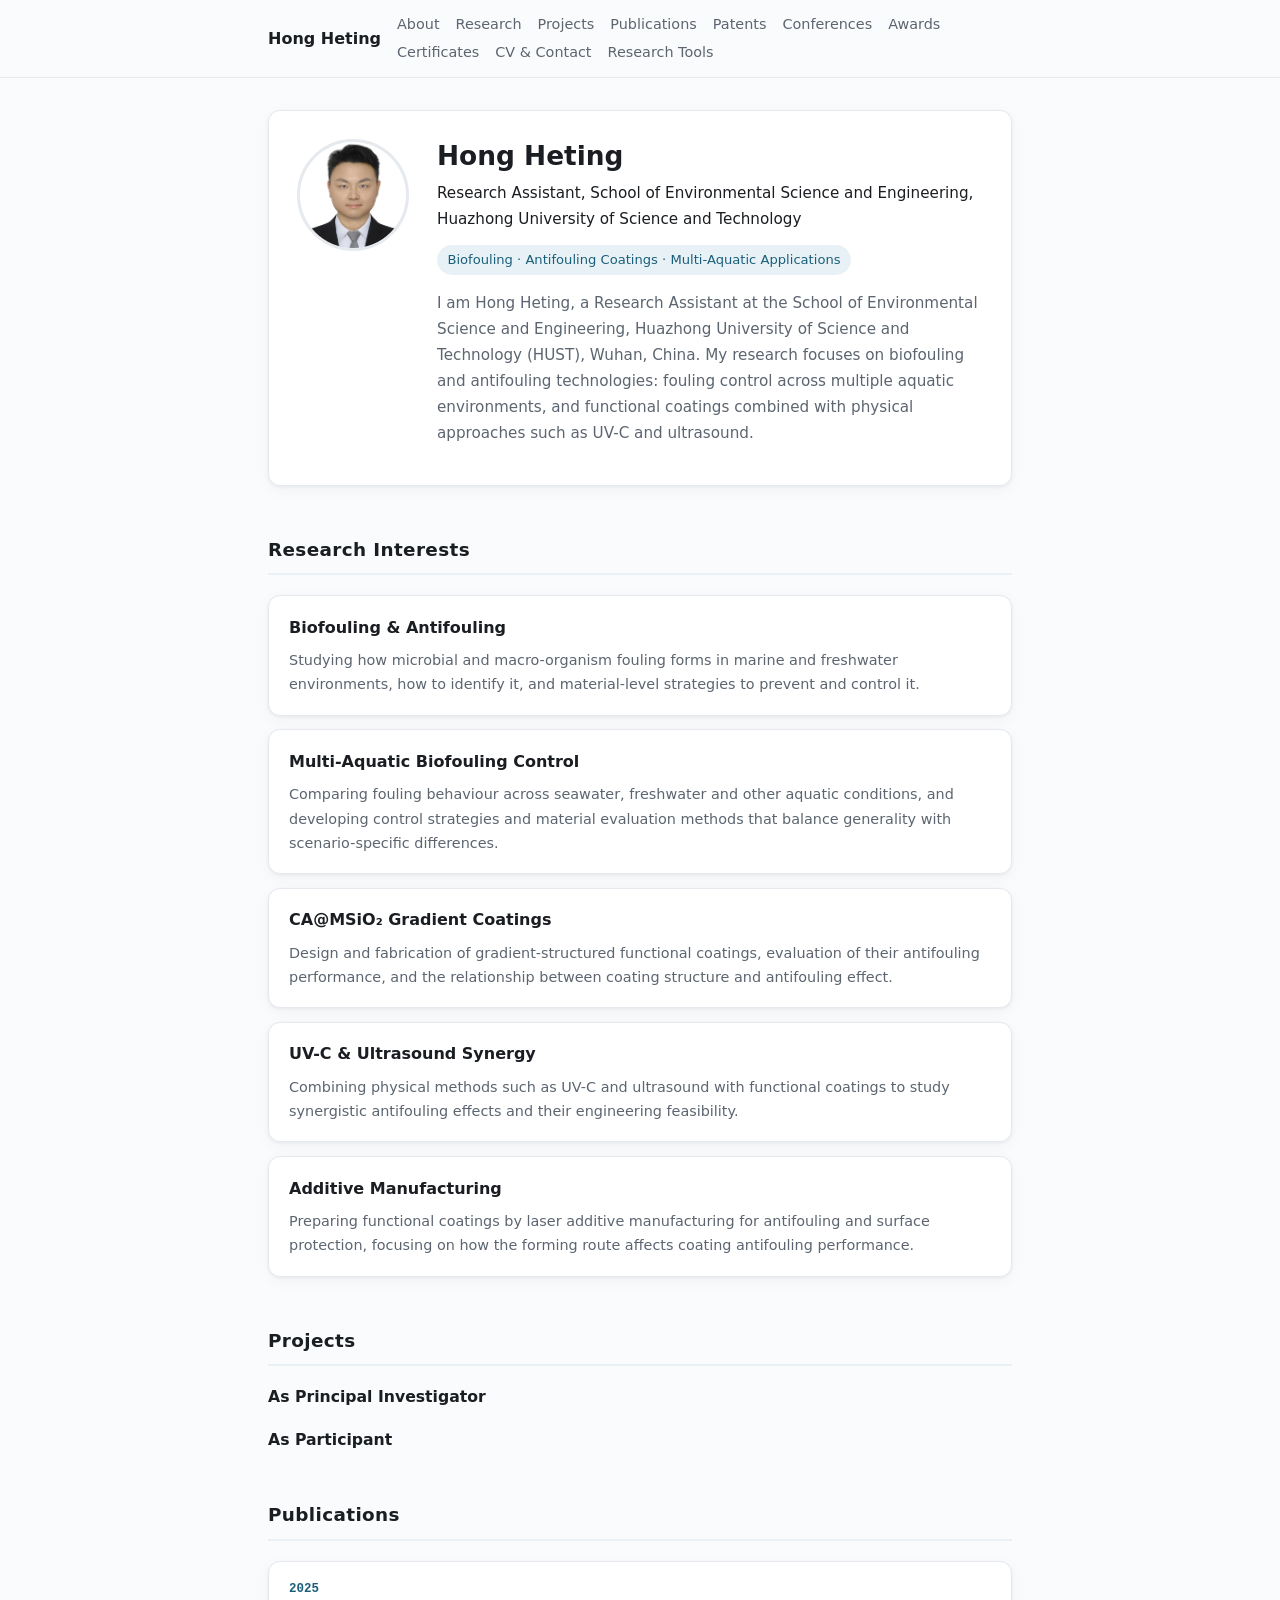
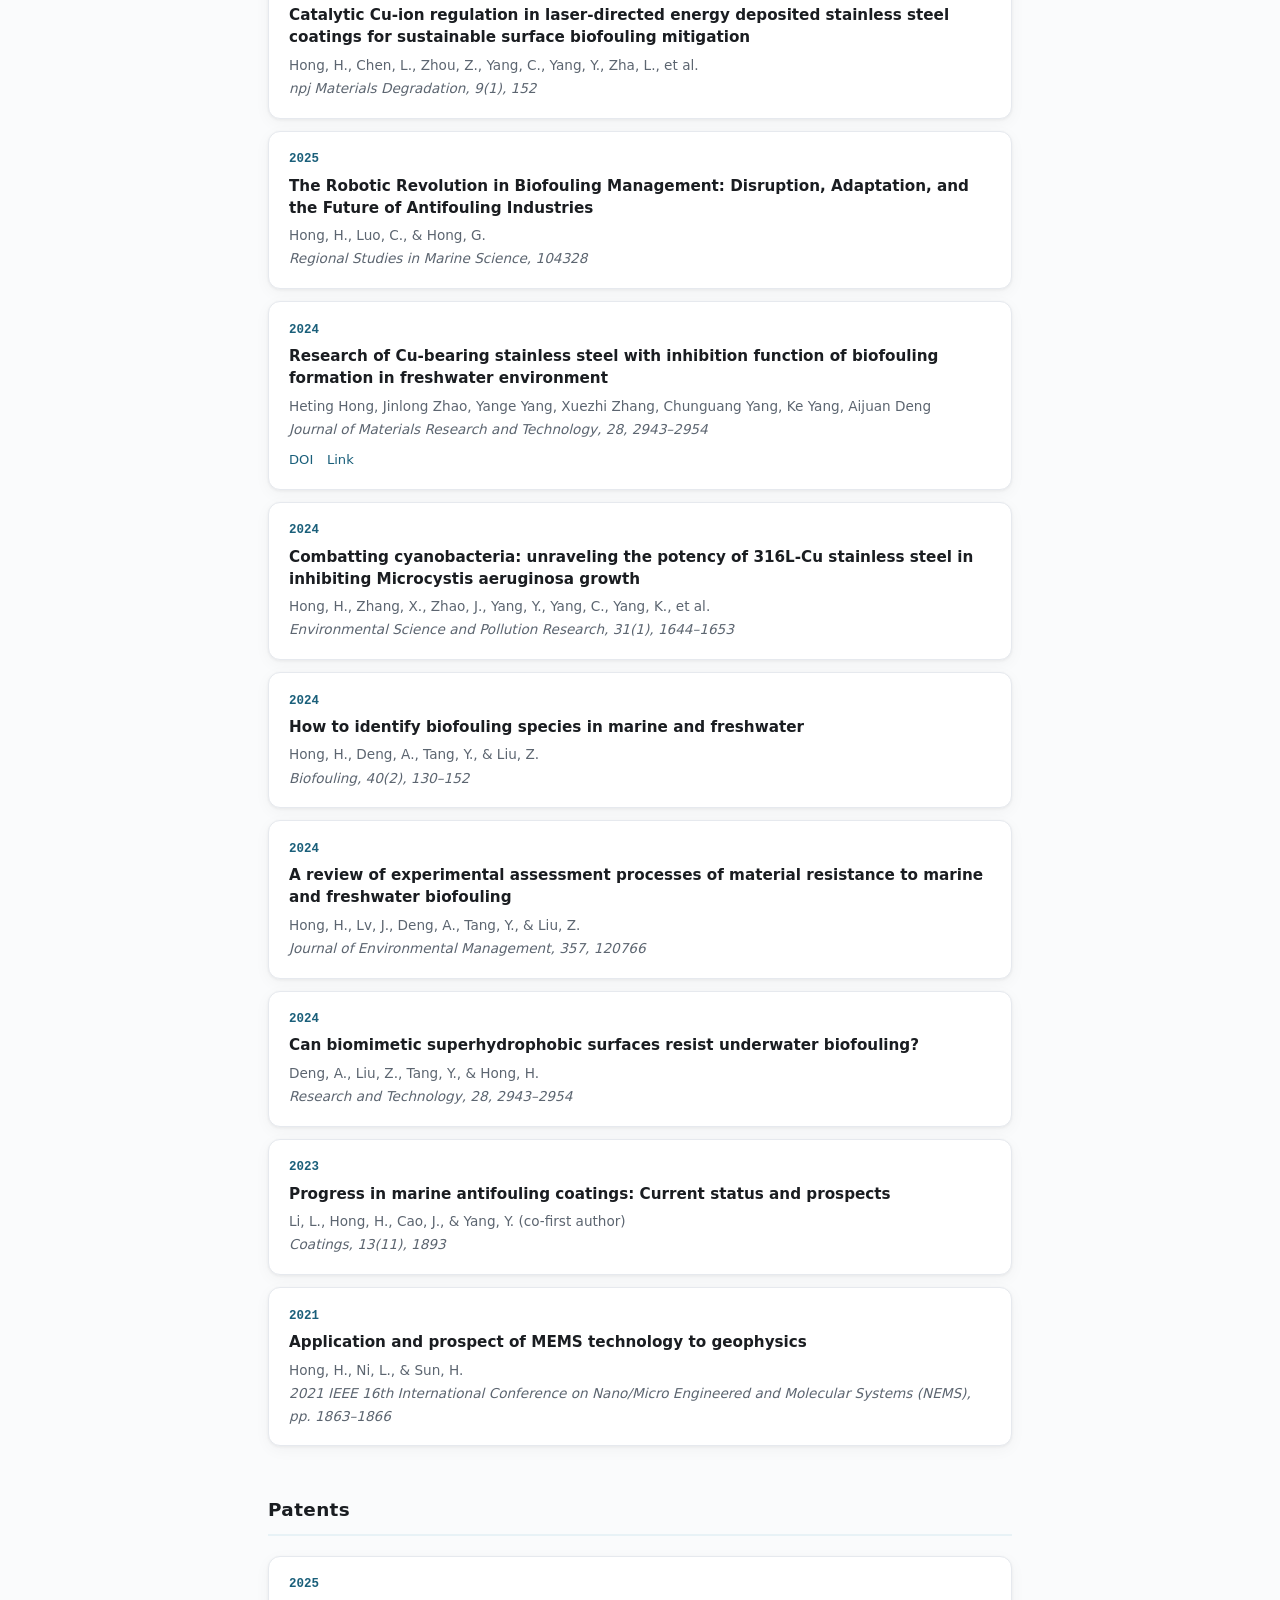
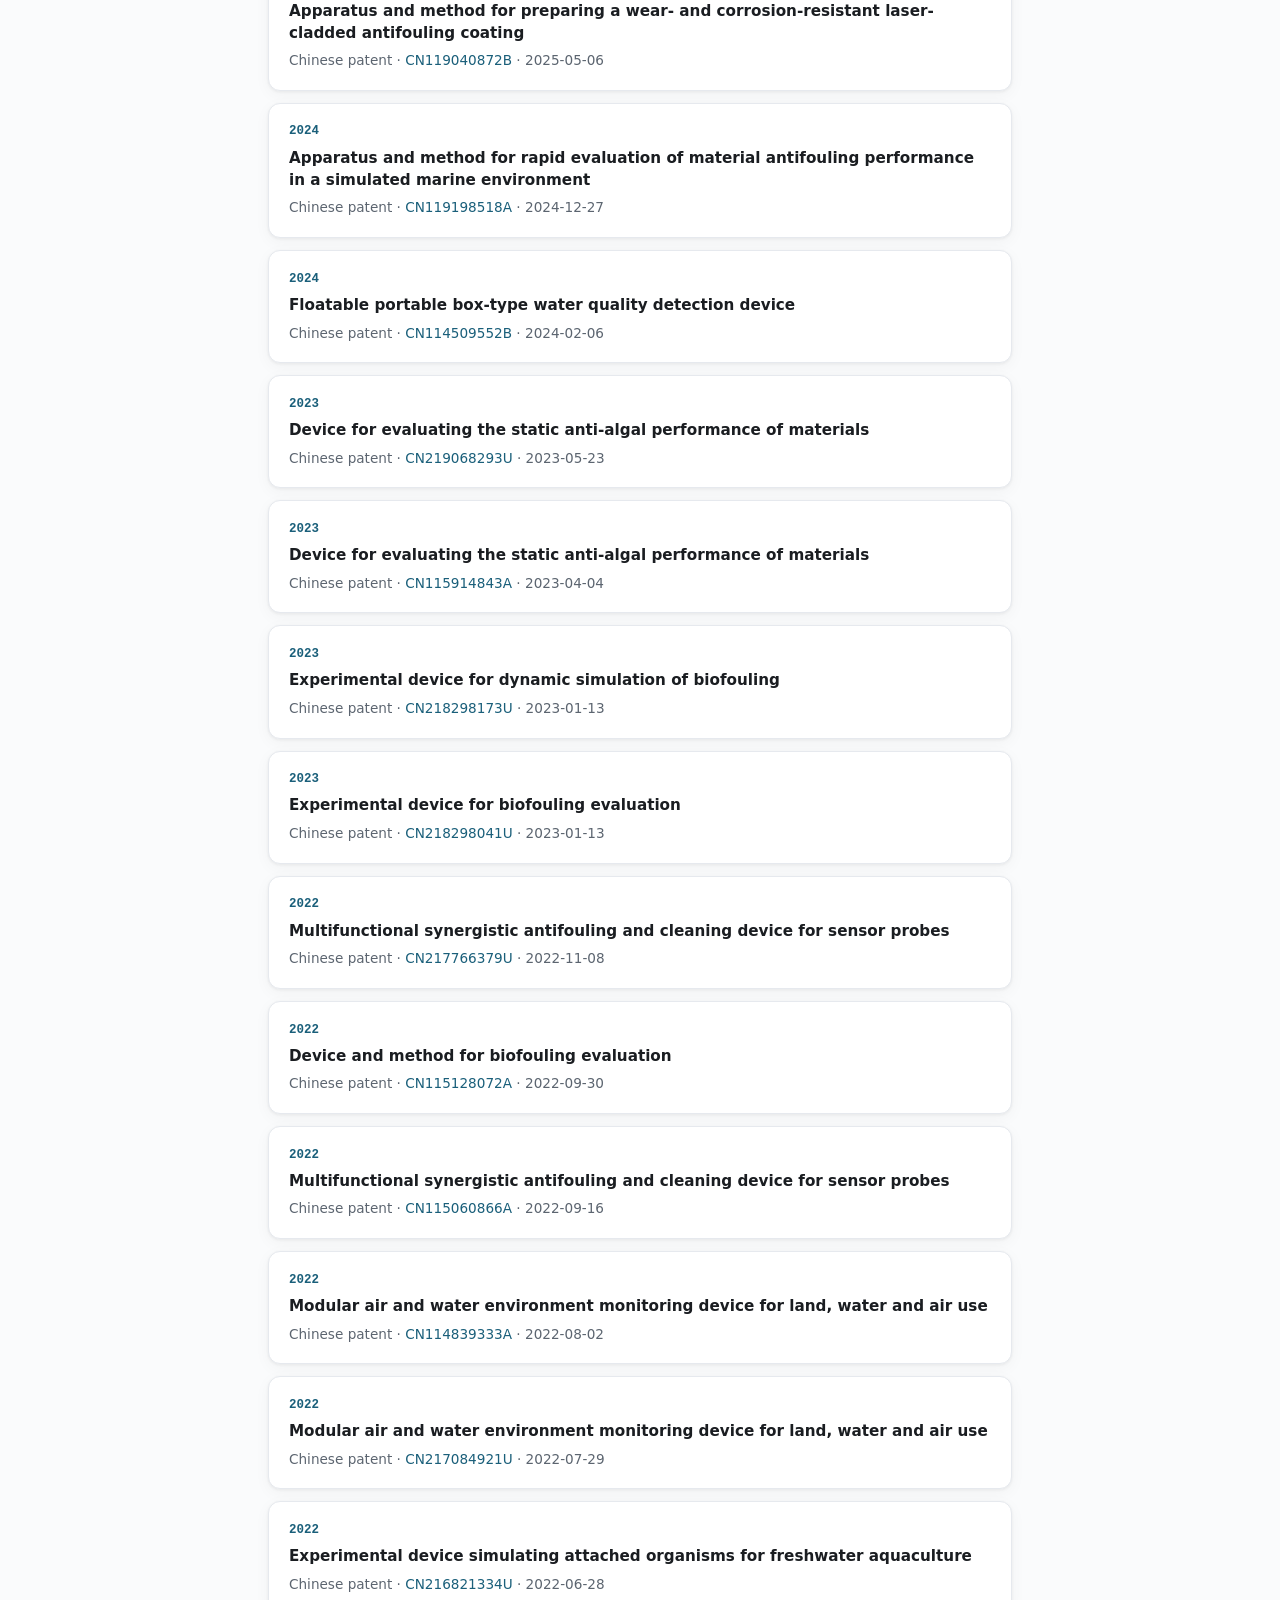
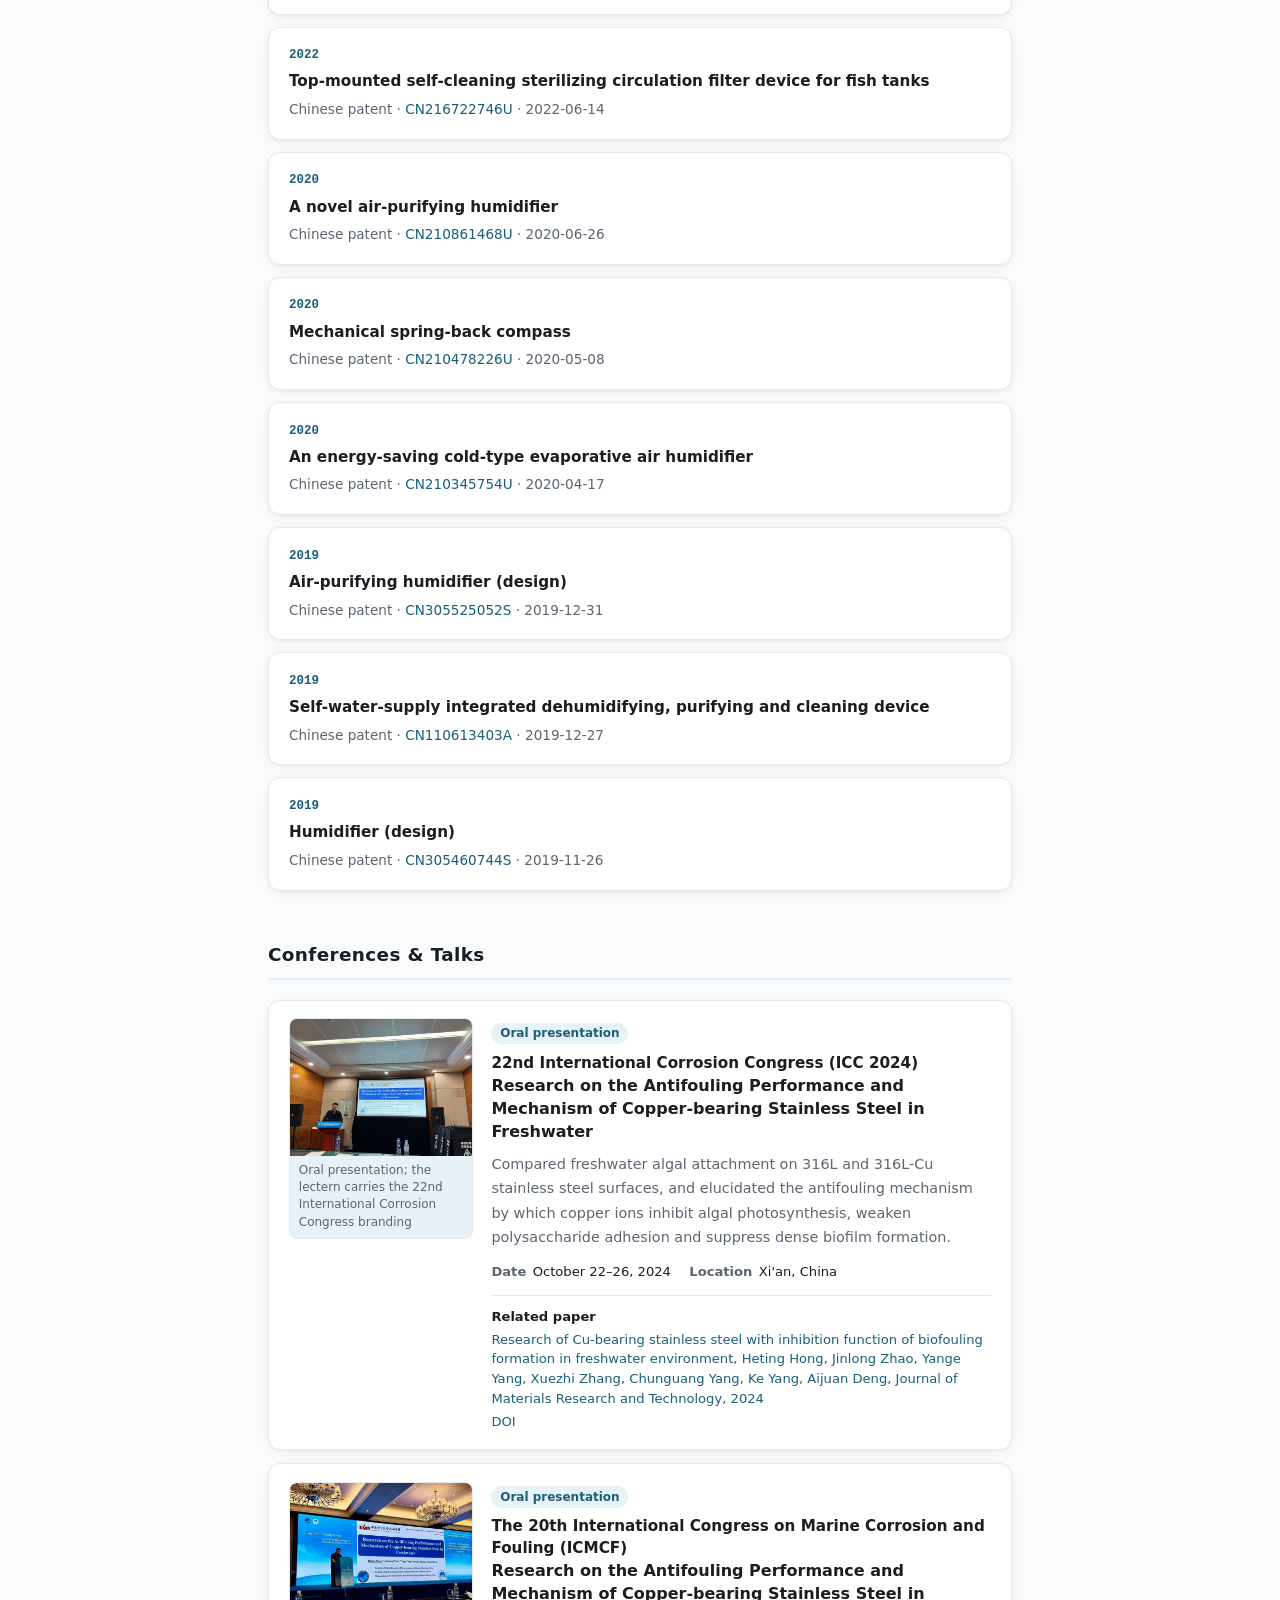
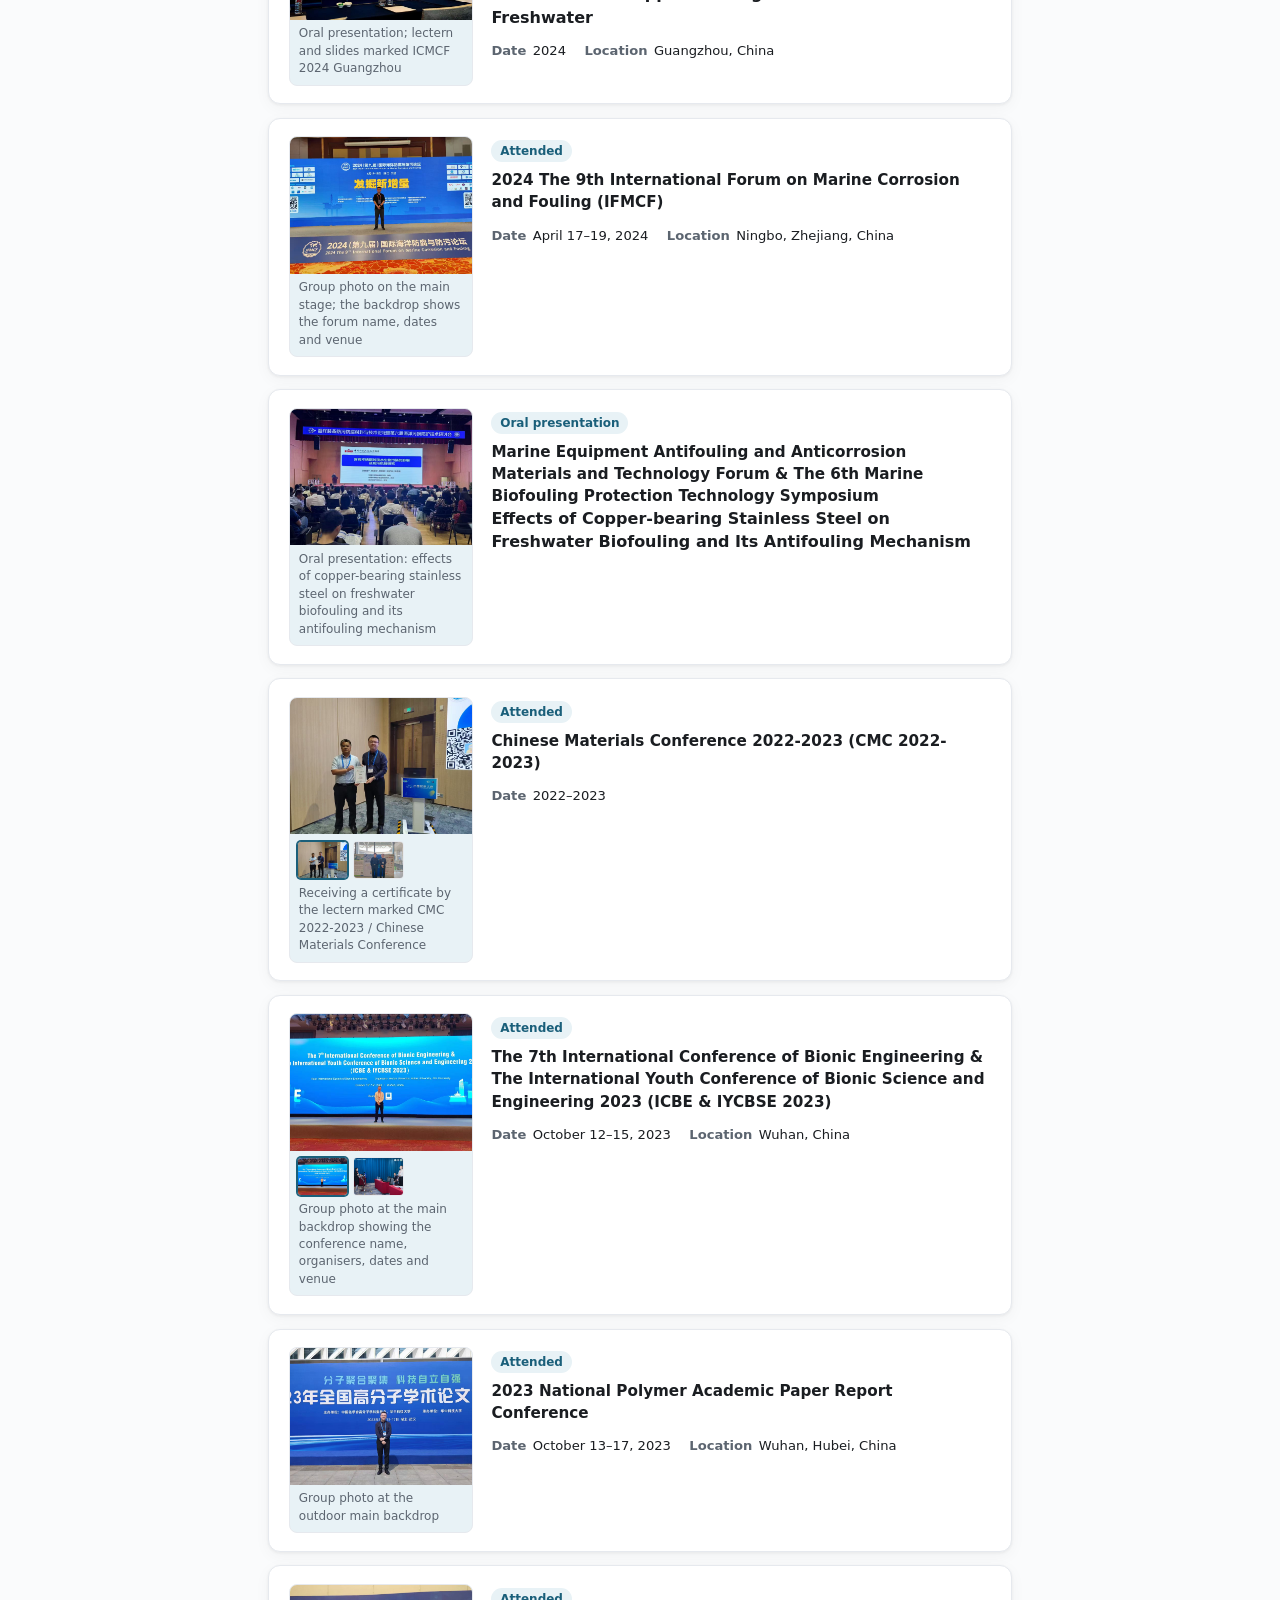
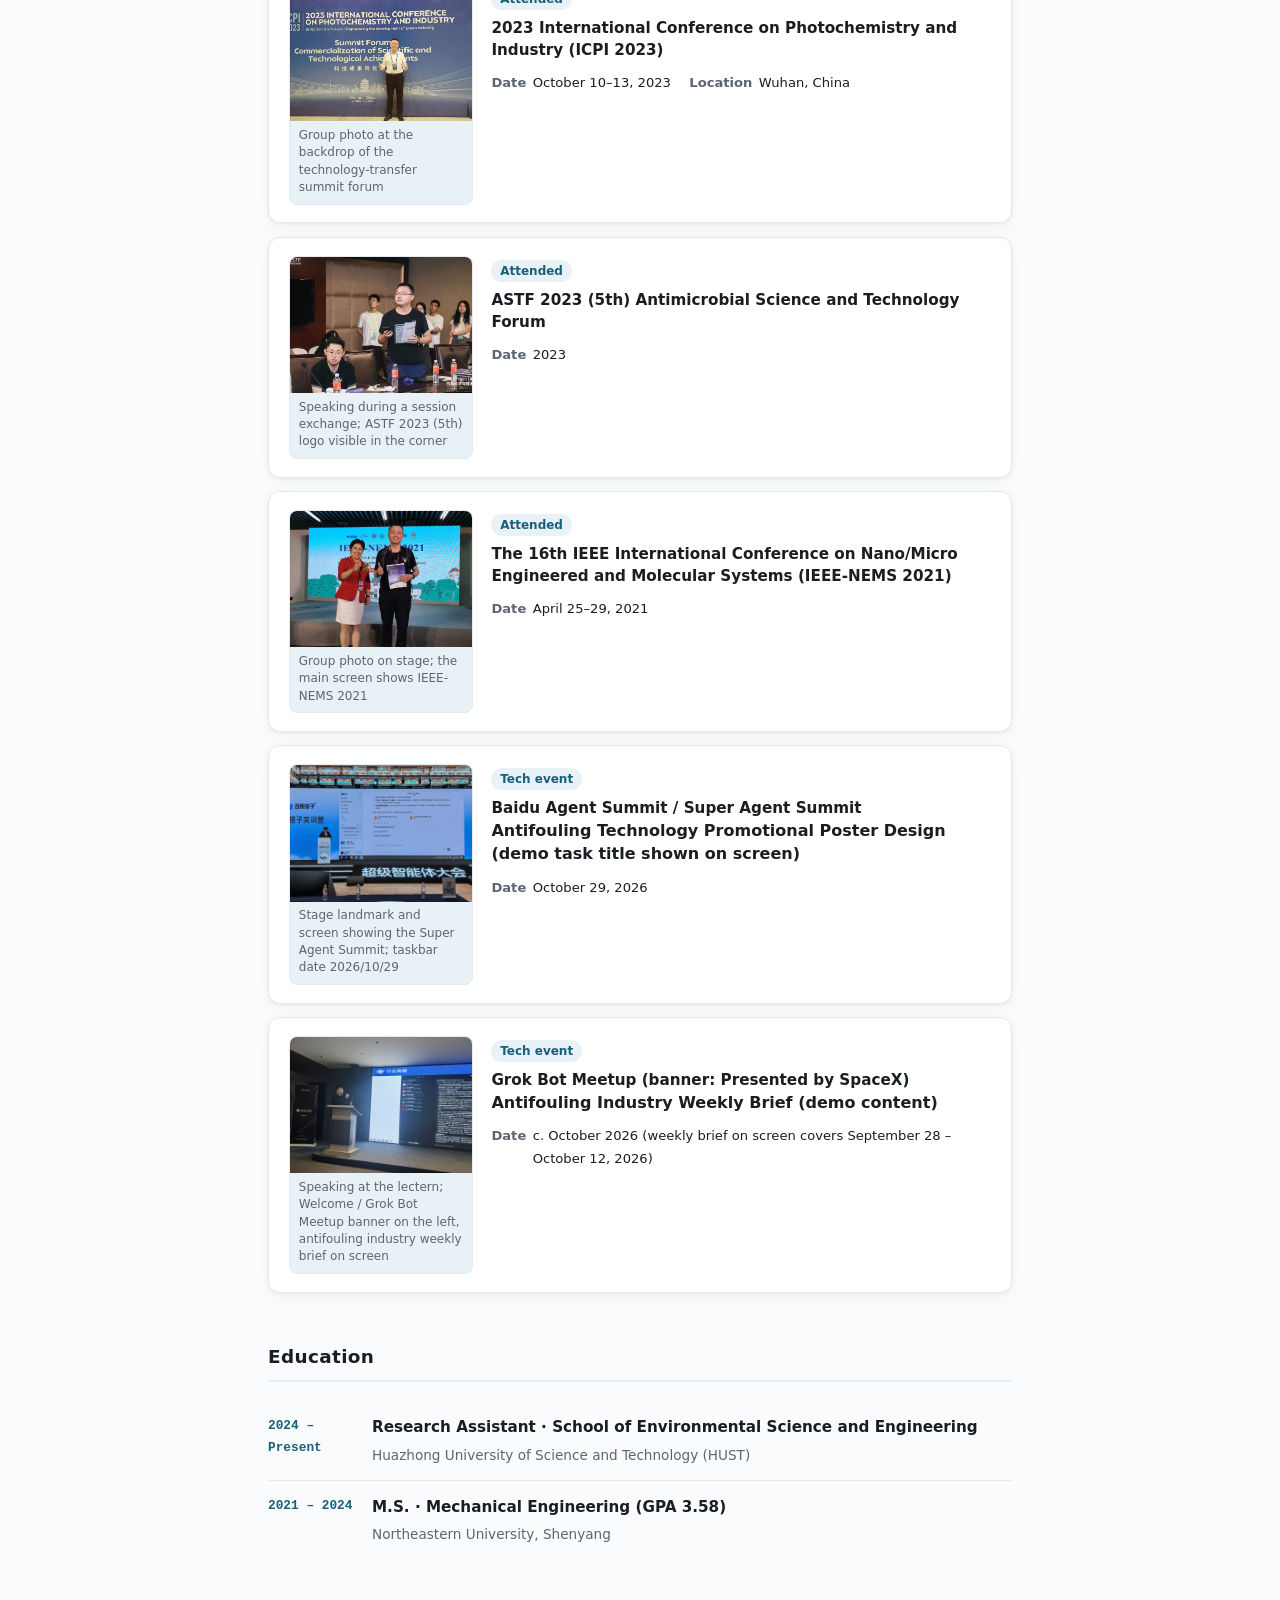
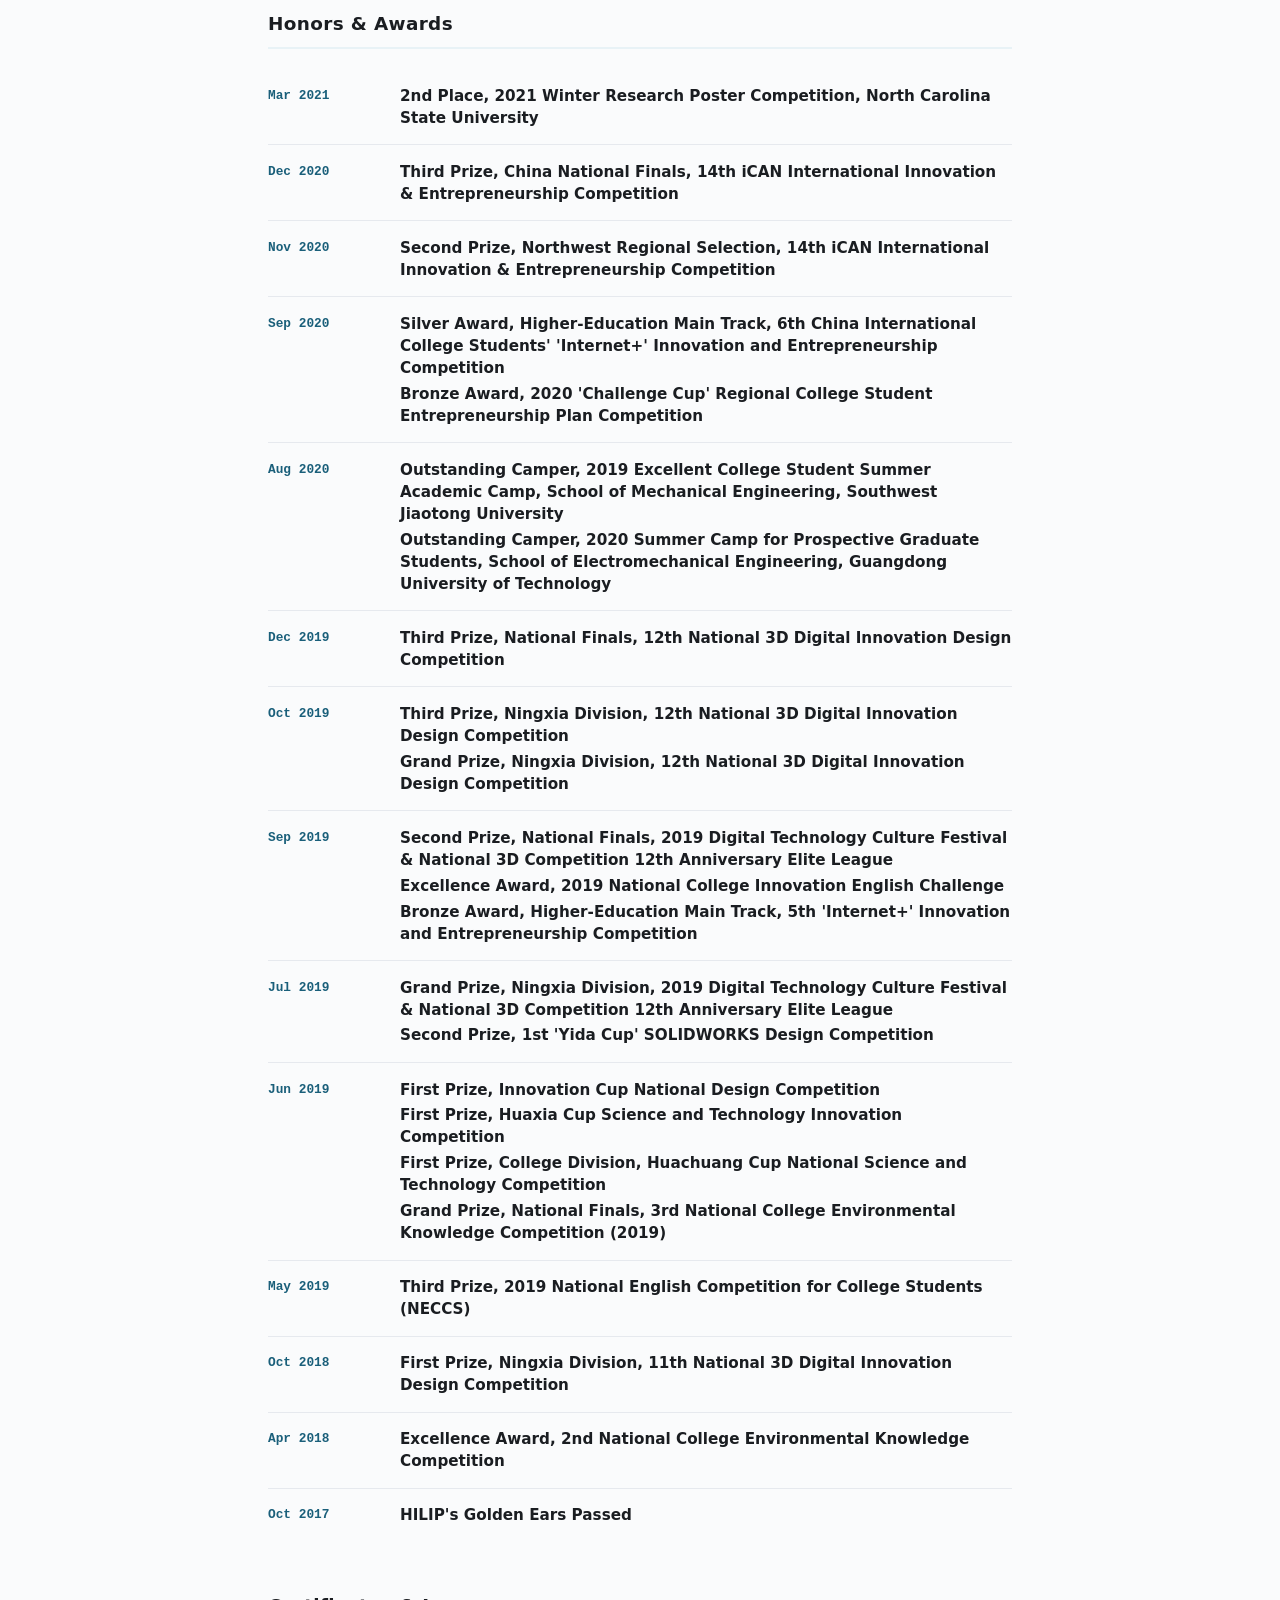
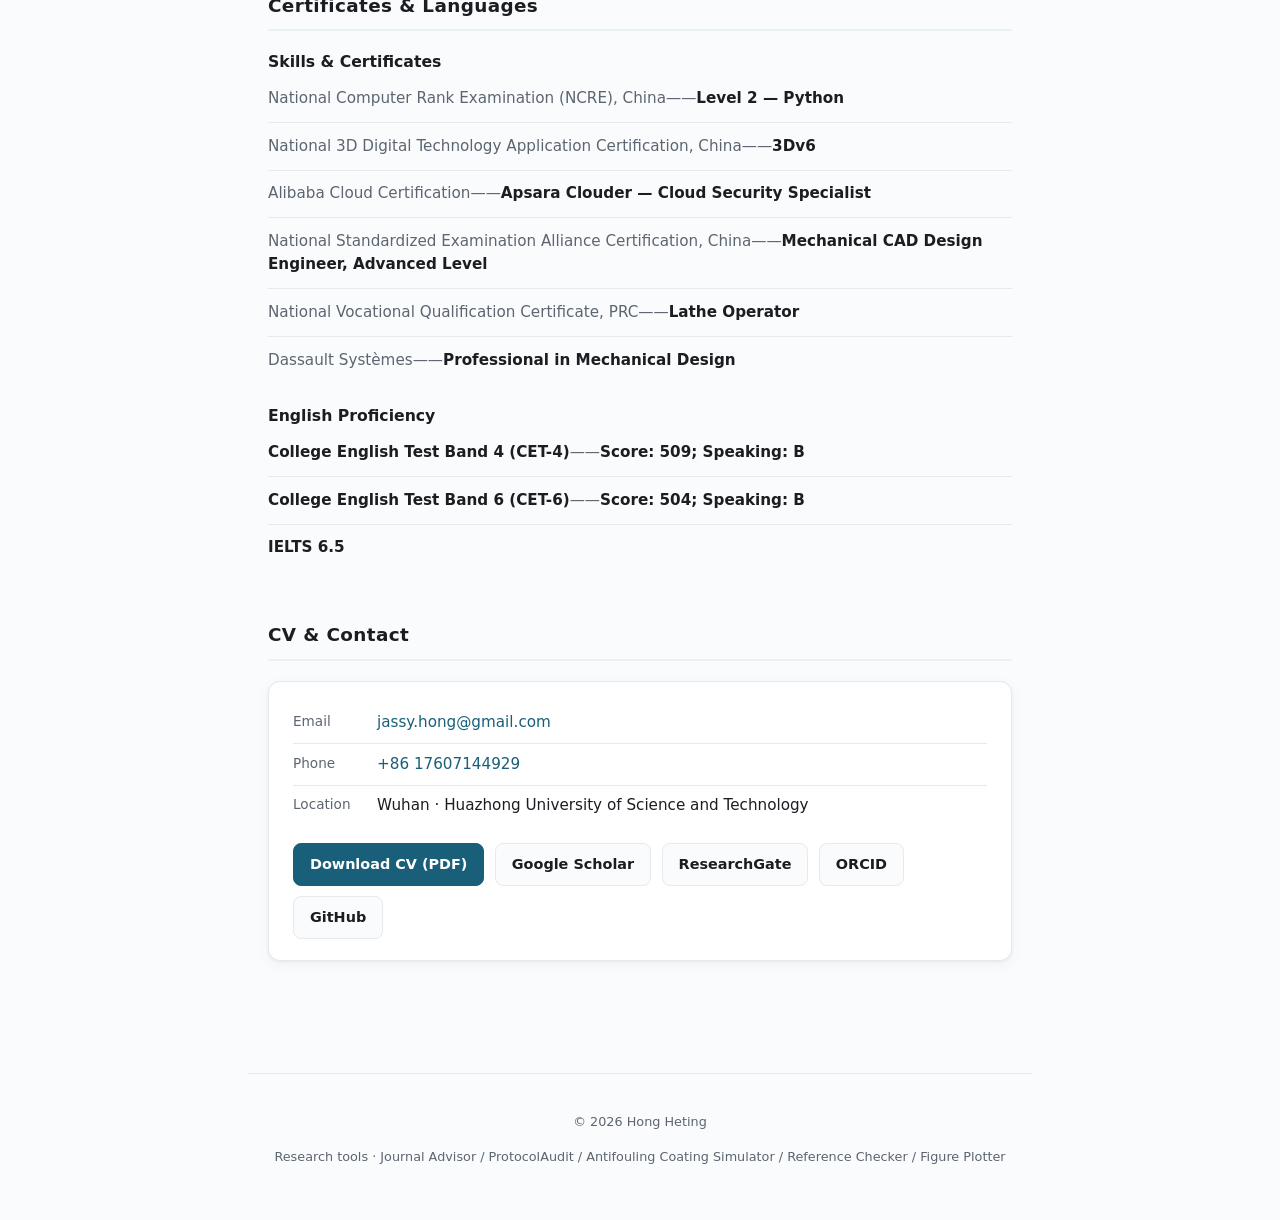
==== index.html @ e7f00806 "Add funded projects section" ====
<!DOCTYPE html>
<html lang="en">
<head>
  <meta charset="UTF-8" />
  <meta name="viewport" content="width=device-width, initial-scale=1" />
  <meta name="description" content="Hong Heting — Research Assistant at the School of Environmental Science and Engineering, Huazhong University of Science and Technology. Research on biofouling and antifouling coatings." />
  <title>Hong Heting · Academic Homepage</title>
  <link rel="stylesheet" href="css/style.css" />
</head>
<body>
  <a class="skip-link" href="#main">Skip to content</a>

  
  <header class="site-header">
    <div class="nav-inner">
      <a class="nav-brand" href="#top" id="nav-brand">Hong Heting</a>
      <nav aria-label="Site navigation">
        <ul class="nav-links">
          <li><a href="#about">About</a></li>
          <li><a href="#research">Research</a></li>
          <li><a href="#projects">Projects</a></li>
          <li><a href="#publications">Publications</a></li>
          <li><a href="#patents">Patents</a></li>
          <li><a href="#conferences">Conferences</a></li>
          <li><a href="#awards">Awards</a></li>
          <li><a href="#credentials">Certificates</a></li>
          <li><a href="#cv-contact">CV & Contact</a></li>
          <li><a href="tools.html">Research Tools</a></li>
        </ul>
      </nav>
    </div>
  </header>

  <main id="main">
    
    
    <section class="hero" id="top" aria-labelledby="name-zh">
      <div class="avatar-wrap">
        <img id="avatar" src="assets/avatar.jpg" alt="Hong Heting" width="112" height="112" />
      </div>
      <div class="hero-text" id="about">
        <h1 id="name-zh">Hong Heting</h1>
        <p class="name-en" id="name-en">Hong Heting</p>
        <p class="title" id="title-zh">Research Assistant, School of Environmental Science and Engineering, Huazhong University of Science and Technology</p>
        <p class="title-en" id="title-en"></p>
        <div class="tagline" id="tagline"></div>
        <p class="bio" id="bio-zh"></p>
        <p class="bio bio-en" id="bio-en"></p>
      </div>
    </section>

    
    <section id="research" aria-labelledby="research-title">
      <h2 class="section-title" id="research-title">
        Research Interests
      </h2>
      <div class="interest-grid" id="interest-list">
        
      </div>
    </section>

    
    <section id="projects" aria-labelledby="projects-title">
      <h2 class="section-title" id="projects-title">
        Projects
      </h2>
      <h3 class="subsection-title">As Principal Investigator</h3>
      <ul class="pub-list" id="project-hosted-list">
      </ul>
      <h3 class="subsection-title">As Participant</h3>
      <ul class="pub-list" id="project-participated-list">
      </ul>
    </section>

    <section id="publications" aria-labelledby="pub-title">
      <h2 class="section-title" id="pub-title">
        Publications
      </h2>
      <ul class="pub-list" id="pub-list">
        
      </ul>
    </section>

    
    <section id="patents" aria-labelledby="patent-title">
      <h2 class="section-title" id="patent-title">
        Patents
      </h2>
      <ul class="pub-list" id="patent-list">
        
      </ul>
    </section>

    
    <section id="conferences" aria-labelledby="conf-title">
      <h2 class="section-title" id="conf-title">
        Conferences &amp; Talks
      </h2>
      <div class="talk-list" id="talk-list">
        
      </div>
    </section>

    
    <section id="education" aria-labelledby="edu-title">
      <h2 class="section-title" id="edu-title">
        Education
      </h2>
      <ul class="edu-list" id="edu-list"></ul>
    </section>

    
    <section id="awards" aria-labelledby="award-title">
      <h2 class="section-title" id="award-title">
        Honors &amp; Awards
      </h2>
      <ul class="award-list" id="award-list">
        
      </ul>
    </section>

    
    <section id="credentials" aria-labelledby="credentials-title">
      <h2 class="section-title" id="credentials-title">
        Certificates &amp; Languages
      </h2>
      <h3 class="subsection-title" id="certs-title">Skills & Certificates</h3>
      <ul class="credential-list" id="certificate-list">
        
      </ul>
      <h3 class="subsection-title" id="english-title">English Proficiency</h3>
      <ul class="credential-list" id="english-list">
        
      </ul>
    </section>

    
    <section id="cv-contact" aria-labelledby="contact-title">
      <h2 class="section-title" id="contact-title">
        CV &amp; Contact
      </h2>
      <div class="contact-card">
        <ul class="contact-list">
          <li>
            <span class="contact-label">Email</span>
            <a id="contact-email" href="mailto:jassy.hong@gmail.com">jassy.hong@gmail.com</a>
          </li>
          <li id="contact-phone-item">
            <span class="contact-label">Phone</span>
            <a id="contact-phone" href="tel:+8617607144929">+86 17607144929</a>
          </li>
          <li>
            <span class="contact-label">Location</span>
            <span id="contact-location">Wuhan · Huazhong University of Science and Technology</span>
          </li>
        </ul>
        <div class="contact-actions">
          <a class="btn btn-primary is-disabled" id="link-cv" href="#" aria-disabled="true">Download CV (PDF)</a>
          <a class="btn is-disabled" id="link-scholar" href="#" aria-disabled="true" target="_blank" rel="noopener noreferrer">Google Scholar</a>
          <a class="btn is-disabled" id="link-researchgate" href="#" aria-disabled="true" target="_blank" rel="noopener noreferrer">ResearchGate</a>
          <a class="btn is-disabled" id="link-orcid" href="#" aria-disabled="true" target="_blank" rel="noopener noreferrer">ORCID</a>
          <a class="btn is-disabled" id="link-github" href="#" aria-disabled="true" target="_blank" rel="noopener noreferrer">GitHub</a>
        </div>
      </div>
    </section>
  </main>

  <footer class="site-footer">
    <p>© <span id="footer-year"></span> <span id="footer-name">Hong Heting</span></p>
    <p id="footer-note"></p>
  </footer>

  
  <script src="js/content.js?v=20261104p1"></script>
  <script src="js/main.js?v=20261104p1"></script>
</body>
</html>
---- css/style.css ----
/* Academic homepage — clean, readable, mobile-friendly */
:root {
  --bg: #fafbfc;
  --surface: #ffffff;
  --text: #1a1d21;
  --muted: #5c6570;
  --border: #e6e9ee;
  --accent: #1a5f7a;
  --accent-soft: #e8f2f6;
  --radius: 12px;
  --shadow: 0 1px 3px rgba(26, 29, 33, 0.06), 0 4px 16px rgba(26, 29, 33, 0.04);
  --max: 720px;
  --font: "Noto Sans SC", "PingFang SC", "Microsoft YaHei", system-ui, -apple-system, sans-serif;
  --font-mono: ui-monospace, "SF Mono", Menlo, Consolas, monospace;
}

*,
*::before,
*::after {
  box-sizing: border-box;
}

html {
  scroll-behavior: smooth;
}

body {
  margin: 0;
  font-family: var(--font);
  font-size: 16px;
  line-height: 1.7;
  color: var(--text);
  background: var(--bg);
  -webkit-font-smoothing: antialiased;
}

a {
  color: var(--accent);
  text-decoration: none;
}
a:hover {
  text-decoration: underline;
}

img {
  max-width: 100%;
  height: auto;
  display: block;
}

.skip-link {
  position: absolute;
  left: -9999px;
  top: 0;
  background: var(--accent);
  color: #fff;
  padding: 0.5rem 1rem;
  z-index: 100;
}
.skip-link:focus {
  left: 0;
}

/* Nav */
.site-header {
  position: sticky;
  top: 0;
  z-index: 50;
  background: rgba(250, 251, 252, 0.92);
  backdrop-filter: blur(10px);
  border-bottom: 1px solid var(--border);
}

.nav-inner {
  max-width: calc(var(--max) + 4rem);
  margin: 0 auto;
  padding: 0.75rem 1.25rem;
  display: flex;
  align-items: center;
  justify-content: space-between;
  gap: 1rem;
}

.nav-brand {
  font-weight: 600;
  color: var(--text);
  text-decoration: none;
  white-space: nowrap;
}
.nav-brand:hover {
  text-decoration: none;
  color: var(--accent);
}

.nav-links {
  display: flex;
  flex-wrap: wrap;
  gap: 0.25rem 1rem;
  list-style: none;
  margin: 0;
  padding: 0;
  font-size: 0.9rem;
}
.nav-links a {
  color: var(--muted);
  text-decoration: none;
}
.nav-links a:hover,
.nav-links a[aria-current="page"] {
  color: var(--accent);
}
.nav-links a[aria-current="page"] {
  font-weight: 600;
}

/* Layout */
main {
  max-width: calc(var(--max) + 4rem);
  margin: 0 auto;
  padding: 2rem 1.25rem 4rem;
}

section {
  margin-bottom: 3rem;
  scroll-margin-top: 4rem;
}

.section-title {
  font-size: 1.15rem;
  font-weight: 650;
  letter-spacing: 0.02em;
  margin: 0 0 1.25rem;
  padding-bottom: 0.5rem;
  border-bottom: 2px solid var(--accent-soft);
  color: var(--text);
}
.section-title span.en {
  display: block;
  font-size: 0.75rem;
  font-weight: 500;
  color: var(--muted);
  letter-spacing: 0.04em;
  margin-top: 0.15rem;
  text-transform: uppercase;
}

/* Hero */
.hero {
  display: grid;
  grid-template-columns: auto 1fr;
  gap: 1.5rem 1.75rem;
  align-items: start;
  background: var(--surface);
  border: 1px solid var(--border);
  border-radius: var(--radius);
  padding: 1.75rem;
  box-shadow: var(--shadow);
  margin-bottom: 3rem;
}

.avatar-wrap {
  width: 112px;
  height: 112px;
  border-radius: 50%;
  overflow: hidden;
  background: var(--accent-soft);
  border: 3px solid var(--border);
  flex-shrink: 0;
}
.avatar-wrap img {
  width: 100%;
  height: 100%;
  object-fit: cover;
  /* 证件照上留白较多，略向上取景，避免圆形裁切切到头顶或只剩西装 */
  object-position: center 22%;
}

.hero-text h1 {
  margin: 0 0 0.25rem;
  font-size: 1.65rem;
  font-weight: 700;
  line-height: 1.3;
}
.hero-text .name-en {
  font-size: 1rem;
  font-weight: 500;
  color: var(--muted);
  margin: 0 0 0.5rem;
}
.hero-text .title {
  margin: 0 0 0.35rem;
  color: var(--text);
  font-size: 0.95rem;
}
.hero-text .title-en {
  margin: 0 0 0.75rem;
  color: var(--muted);
  font-size: 0.82rem;
  line-height: 1.5;
}
.tagline {
  display: inline-block;
  background: var(--accent-soft);
  color: var(--accent);
  font-size: 0.82rem;
  padding: 0.25rem 0.65rem;
  border-radius: 999px;
  margin-bottom: 1rem;
}
.bio {
  margin: 0;
  color: var(--muted);
  font-size: 0.95rem;
}
.bio + .bio-en {
  margin-top: 0.65rem;
  font-size: 0.85rem;
  color: var(--muted);
  font-style: italic;
}

.placeholder-hint {
  font-size: 0.75rem;
  color: #a05a00;
  background: #fff8e6;
  border: 1px dashed #e6c35c;
  padding: 0.35rem 0.6rem;
  border-radius: 6px;
  margin-top: 0.75rem;
}

/* Research cards */
.interest-grid {
  display: grid;
  gap: 0.85rem;
}

.interest-card {
  background: var(--surface);
  border: 1px solid var(--border);
  border-radius: var(--radius);
  padding: 1.1rem 1.25rem;
  box-shadow: var(--shadow);
}
.interest-card h3 {
  margin: 0 0 0.15rem;
  font-size: 1rem;
  font-weight: 600;
}
.interest-card .en-label {
  font-size: 0.78rem;
  color: var(--accent);
  margin-bottom: 0.45rem;
}
.interest-card p {
  margin: 0;
  font-size: 0.9rem;
  color: var(--muted);
}

/* Publications */
.pub-list {
  list-style: none;
  margin: 0;
  padding: 0;
}

.pub-item {
  background: var(--surface);
  border: 1px solid var(--border);
  border-radius: var(--radius);
  padding: 1.1rem 1.25rem;
  margin-bottom: 0.75rem;
  box-shadow: var(--shadow);
}
.pub-item .year {
  font-family: var(--font-mono);
  font-size: 0.78rem;
  color: var(--accent);
  font-weight: 600;
  margin-bottom: 0.25rem;
}
.pub-item .pub-title {
  font-weight: 600;
  margin: 0 0 0.35rem;
  font-size: 0.95rem;
  line-height: 1.45;
}
.pub-item .authors,
.pub-item .venue {
  margin: 0;
  font-size: 0.85rem;
  color: var(--muted);
}
.pub-item .venue {
  font-style: italic;
}
.pub-links {
  margin-top: 0.5rem;
  display: flex;
  flex-wrap: wrap;
  gap: 0.5rem 0.85rem;
  font-size: 0.82rem;
}
.pub-note {
  margin-top: 0.5rem;
  font-size: 0.75rem;
  color: #a05a00;
}
.is-pending {
  color: #a05a00;
}

/* Conferences & talks */
.talk-list {
  display: grid;
  gap: 0.85rem;
}

.talk-card {
  display: grid;
  grid-template-columns: 11.5rem minmax(0, 1fr);
  gap: 1rem 1.15rem;
  align-items: start;
  background: var(--surface);
  border: 1px solid var(--border);
  border-radius: var(--radius);
  padding: 1.1rem 1.25rem;
  box-shadow: var(--shadow);
}
.talk-card--no-photo {
  grid-template-columns: minmax(0, 1fr);
}

.talk-photo {
  margin: 0;
  border-radius: 8px;
  overflow: hidden;
  background: var(--accent-soft);
  border: 1px solid var(--border);
}
.talk-photo[hidden] {
  display: none;
}
.talk-photo img {
  width: 100%;
  aspect-ratio: 4 / 3;
  object-fit: cover;
  background: var(--accent-soft);
}
.talk-photo figcaption {
  margin: 0;
  padding: 0.35rem 0.55rem 0.45rem;
  font-size: 0.75rem;
  line-height: 1.45;
  color: var(--muted);
}
.talk-photo figcaption[hidden] {
  display: none;
}

.talk-media {
  display: flex;
  flex-direction: column;
  gap: 0.4rem;
  min-width: 0;
}
.talk-media[hidden] {
  display: none;
}

.talk-gallery {
  display: flex;
  flex-wrap: wrap;
  gap: 0.35rem;
  margin: 0.4rem 0.45rem 0;
}
.talk-gallery[hidden] {
  display: none;
}
.talk-thumb {
  appearance: none;
  width: 3.15rem;
  height: 2.4rem;
  padding: 0;
  border: 1px solid var(--border);
  border-radius: 4px;
  overflow: hidden;
  background: var(--accent-soft);
  cursor: pointer;
  line-height: 0;
}
.talk-thumb img {
  width: 100%;
  height: 100%;
  object-fit: cover;
}
.talk-thumb.is-active {
  border-color: var(--accent);
  box-shadow: 0 0 0 1px var(--accent);
}
.talk-thumb:focus-visible {
  outline: 2px solid var(--accent);
  outline-offset: 2px;
}
.talk-thumb[hidden] {
  display: none;
}

.talk-type {
  display: inline-block;
  margin: 0 0 0.45rem;
  padding: 0.12rem 0.55rem;
  border-radius: 999px;
  background: var(--accent-soft);
  color: var(--accent);
  font-size: 0.75rem;
  font-weight: 600;
  line-height: 1.5;
}
.talk-name {
  margin: 0;
  font-size: 0.95rem;
  font-weight: 600;
  line-height: 1.45;
}
.talk-name-en {
  margin: 0.1rem 0 0.55rem;
  font-size: 0.78rem;
  color: var(--accent);
  line-height: 1.45;
}
.talk-title {
  margin: 0;
  font-size: 1rem;
  font-weight: 600;
  line-height: 1.45;
}
.talk-title-en {
  margin: 0.15rem 0 0;
  font-size: 0.82rem;
  font-style: italic;
  color: var(--muted);
  line-height: 1.45;
}
.talk-summary {
  margin: 0.55rem 0 0;
  font-size: 0.9rem;
  color: var(--muted);
}
.talk-facts {
  display: flex;
  flex-wrap: wrap;
  gap: 0.25rem 1.15rem;
  margin: 0.7rem 0 0;
}
.talk-facts div {
  display: flex;
  gap: 0.4rem;
  font-size: 0.82rem;
}
.talk-facts dt {
  margin: 0;
  color: var(--muted);
  font-weight: 600;
}
.talk-facts dd {
  margin: 0;
}
.talk-related {
  display: flex;
  flex-wrap: wrap;
  gap: 0.2rem 0.55rem;
  margin: 0.75rem 0 0;
  padding-top: 0.65rem;
  border-top: 1px solid var(--border);
  font-size: 0.82rem;
  color: var(--muted);
  line-height: 1.5;
}
.talk-related-label {
  font-weight: 600;
  color: var(--text);
}
.talk-related a {
  color: var(--accent);
}

/* Education */
.edu-list {
  list-style: none;
  margin: 0;
  padding: 0;
}
.edu-item {
  display: grid;
  grid-template-columns: 5.5rem 1fr;
  gap: 0.5rem 1rem;
  padding: 0.85rem 0;
  border-bottom: 1px solid var(--border);
}
.edu-item:last-child {
  border-bottom: none;
}
.edu-period {
  font-family: var(--font-mono);
  font-size: 0.8rem;
  color: var(--accent);
  font-weight: 600;
}
.edu-degree {
  margin: 0;
  font-weight: 600;
  font-size: 0.95rem;
}
.edu-school {
  margin: 0.15rem 0 0;
  font-size: 0.85rem;
  color: var(--muted);
}

/* Awards */
.award-list {
  list-style: none;
  margin: 0;
  padding: 0;
}
.award-group {
  display: grid;
  grid-template-columns: 7.25rem 1fr;
  gap: 0.25rem 1rem;
  padding: 0.85rem 0;
  border-bottom: 1px solid var(--border);
}
.award-group:last-child {
  border-bottom: none;
}
.award-date {
  font-family: var(--font-mono);
  font-size: 0.8rem;
  color: var(--accent);
  font-weight: 600;
  padding-top: 0.12rem;
}
.award-names {
  list-style: none;
  margin: 0;
  padding: 0;
}
.award-names li {
  margin: 0;
  padding: 0.12rem 0;
  font-size: 0.95rem;
  font-weight: 600;
  line-height: 1.45;
}

/* Certificates & languages */
.subsection-title {
  margin: 1.35rem 0 0.15rem;
  font-size: 0.98rem;
  font-weight: 650;
  line-height: 1.4;
}
.subsection-title:first-of-type {
  margin-top: 0;
}
.credential-list {
  list-style: none;
  margin: 0;
  padding: 0;
}
.credential-item {
  padding: 0.72rem 0;
  border-bottom: 1px solid var(--border);
  font-size: 0.95rem;
  line-height: 1.55;
}
.credential-item:last-child {
  border-bottom: none;
}
.credential-issuer,
.credential-sep {
  color: var(--muted);
}
.credential-name,
.credential-detail {
  font-weight: 600;
}

/* Contact */
.contact-card {
  background: var(--surface);
  border: 1px solid var(--border);
  border-radius: var(--radius);
  padding: 1.35rem 1.5rem;
  box-shadow: var(--shadow);
}
.contact-list {
  list-style: none;
  margin: 0;
  padding: 0;
}
.contact-list li {
  display: flex;
  flex-wrap: wrap;
  gap: 0.35rem 0.75rem;
  padding: 0.45rem 0;
  font-size: 0.95rem;
  border-bottom: 1px solid var(--border);
}
.contact-list li:last-child {
  border-bottom: none;
}
.contact-label {
  min-width: 4.5rem;
  color: var(--muted);
  font-size: 0.85rem;
}
.contact-actions {
  margin-top: 1.1rem;
  display: flex;
  flex-wrap: wrap;
  gap: 0.65rem;
}
.btn {
  display: inline-flex;
  align-items: center;
  gap: 0.35rem;
  padding: 0.5rem 1rem;
  border-radius: 8px;
  font-size: 0.9rem;
  font-weight: 550;
  border: 1px solid var(--border);
  background: var(--bg);
  color: var(--text);
  text-decoration: none;
  cursor: pointer;
}
.btn:hover {
  text-decoration: none;
  border-color: var(--accent);
  color: var(--accent);
}
.btn-primary {
  background: var(--accent);
  border-color: var(--accent);
  color: #fff;
}
.btn-primary:hover {
  background: #154d63;
  color: #fff;
}
.btn[aria-disabled="true"],
.btn.is-disabled {
  opacity: 0.45;
  pointer-events: none;
}
.btn[hidden] {
  display: none;
}

/* Research tools */
.tool-grid {
  display: grid;
  grid-template-columns: repeat(auto-fit, minmax(min(100%, 17.5rem), 1fr));
  gap: 0.85rem;
  align-items: stretch;
}

.tool-card {
  display: flex;
  flex-direction: column;
  align-items: flex-start;
  gap: 0.75rem;
  background: var(--surface);
  border: 1px solid var(--border);
  border-radius: var(--radius);
  padding: 1.15rem 1.25rem 1.25rem;
  box-shadow: var(--shadow);
}

.tool-card-head {
  display: flex;
  flex-wrap: wrap;
  align-items: center;
  gap: 0.35rem 0.6rem;
}

.tool-card h3 {
  margin: 0;
  font-size: 1.05rem;
  font-weight: 650;
  line-height: 1.4;
}

.tool-badge {
  display: inline-block;
  padding: 0.12rem 0.55rem;
  border-radius: 999px;
  background: var(--accent-soft);
  color: var(--accent);
  font-size: 0.75rem;
  font-weight: 600;
  line-height: 1.5;
}

.tool-desc {
  margin: 0;
  flex: 1;
  font-size: 0.9rem;
  color: var(--muted);
}

.tool-card .btn {
  margin-top: 0.15rem;
}

.tools-note {
  margin: 1rem 0 0;
  font-size: 0.82rem;
  color: var(--muted);
}

/* Footer */
.site-footer {
  max-width: calc(var(--max) + 4rem);
  margin: 0 auto;
  padding: 1.5rem 1.25rem 2.5rem;
  border-top: 1px solid var(--border);
  color: var(--muted);
  font-size: 0.8rem;
  text-align: center;
}

/* Responsive */
@media (max-width: 560px) {
  .hero {
    grid-template-columns: 1fr;
    justify-items: center;
    text-align: center;
  }
  .hero-text .tagline {
    margin-left: auto;
    margin-right: auto;
  }
  .nav-links {
    font-size: 0.8rem;
    gap: 0.2rem 0.65rem;
    justify-content: flex-end;
  }
  .edu-item,
  .award-group {
    grid-template-columns: 1fr;
  }
  .talk-card {
    grid-template-columns: minmax(0, 1fr);
  }
}
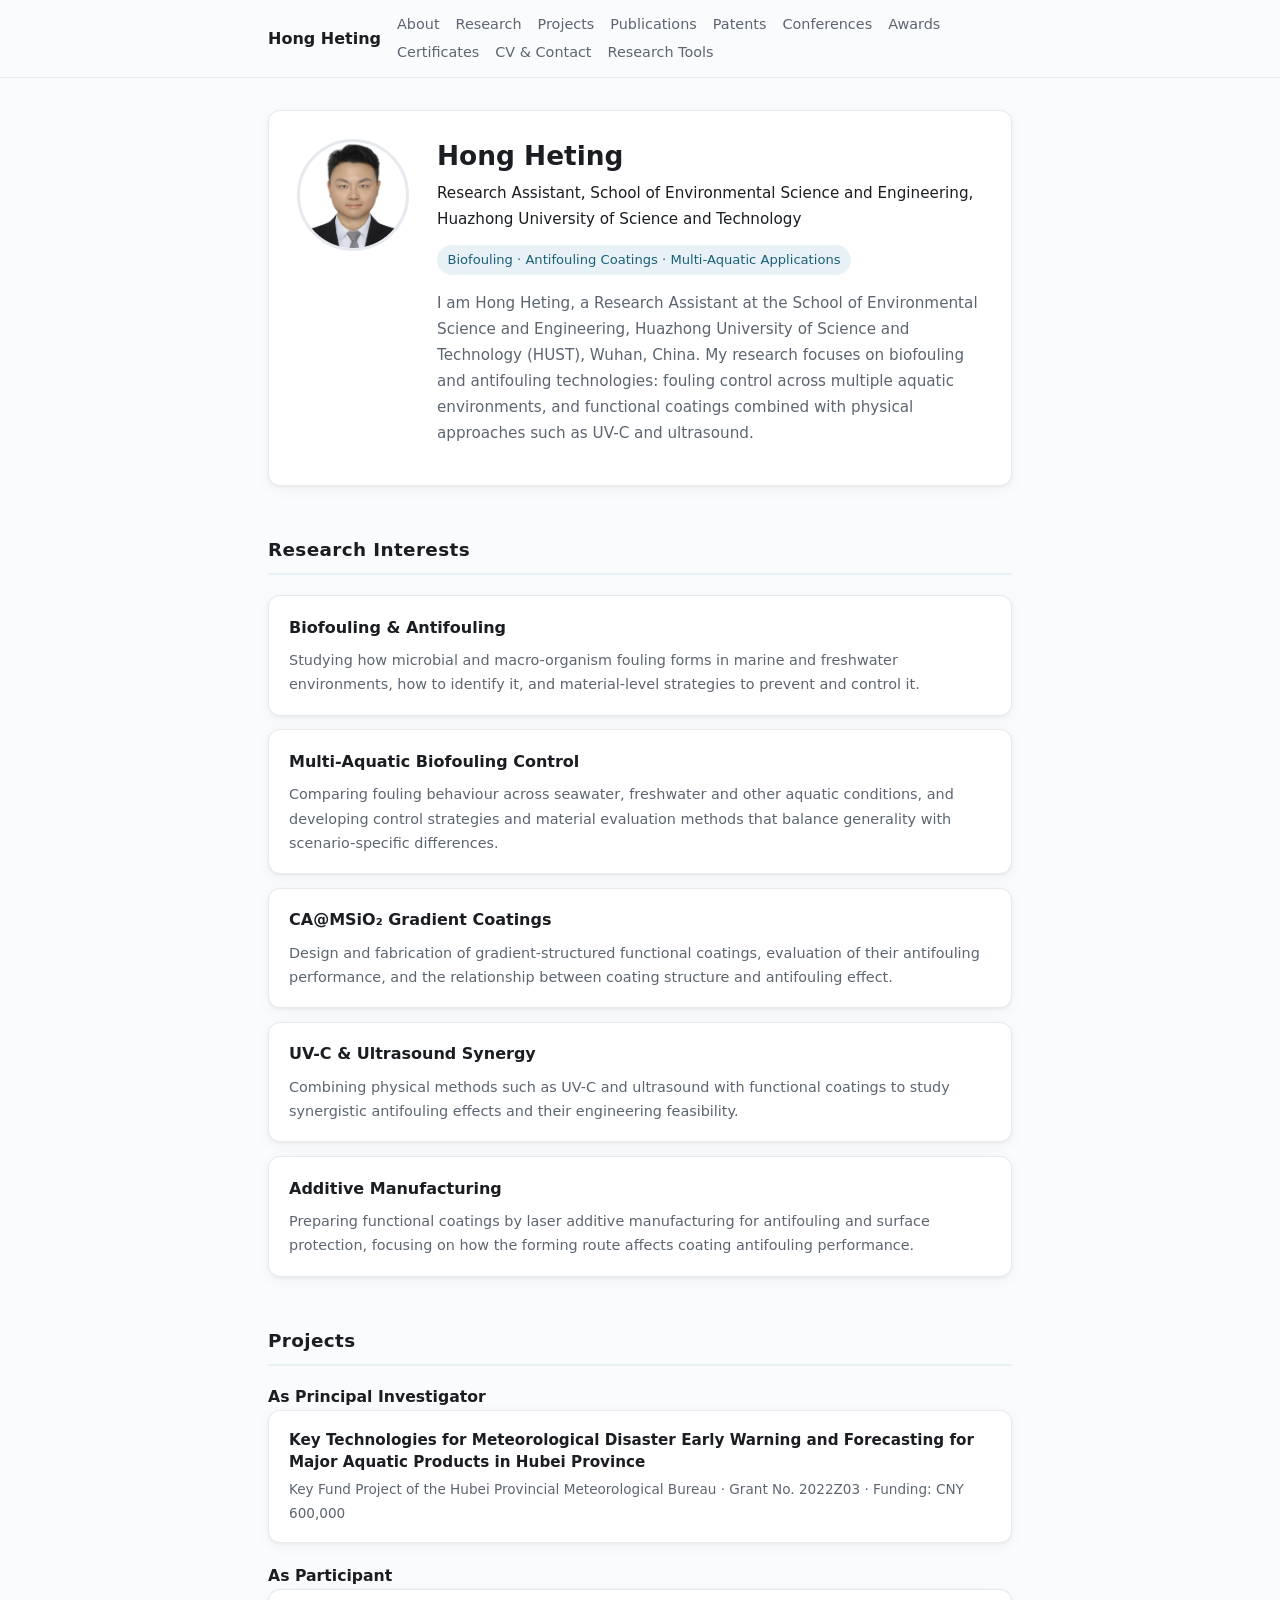
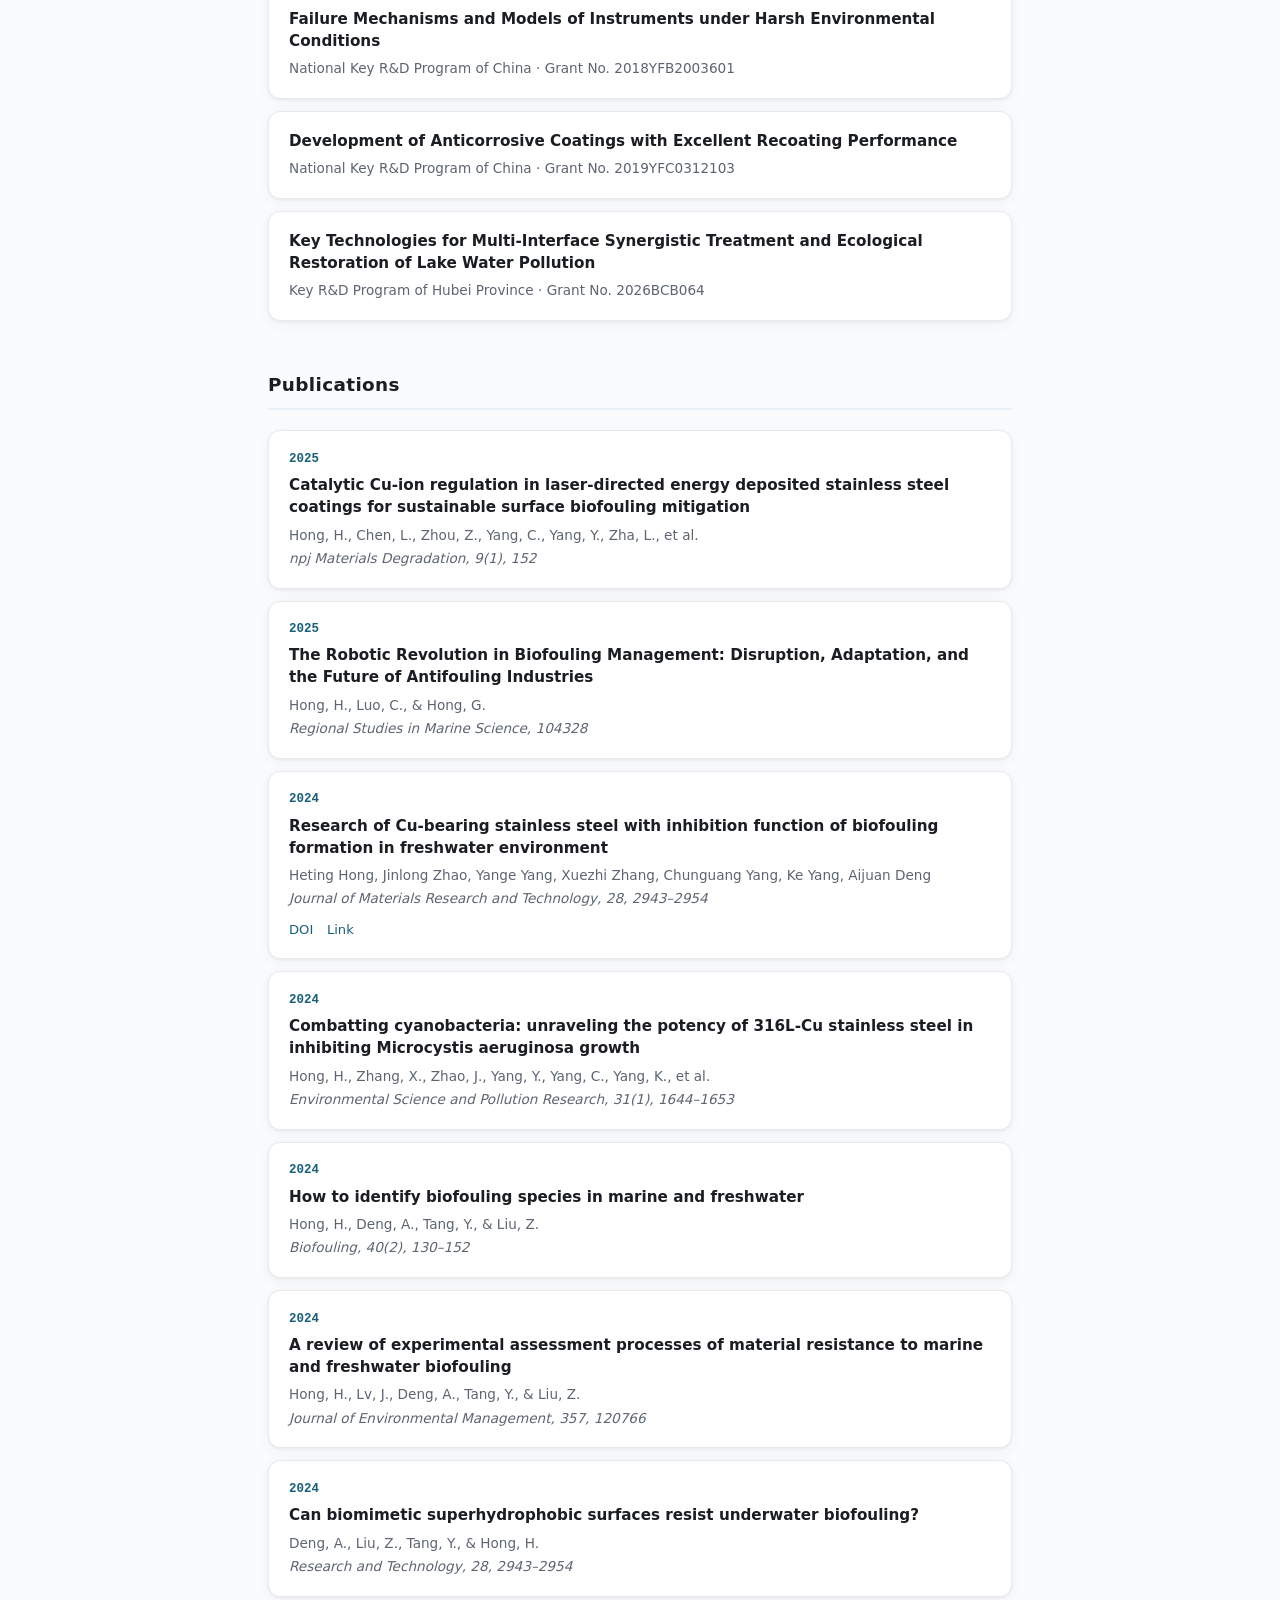
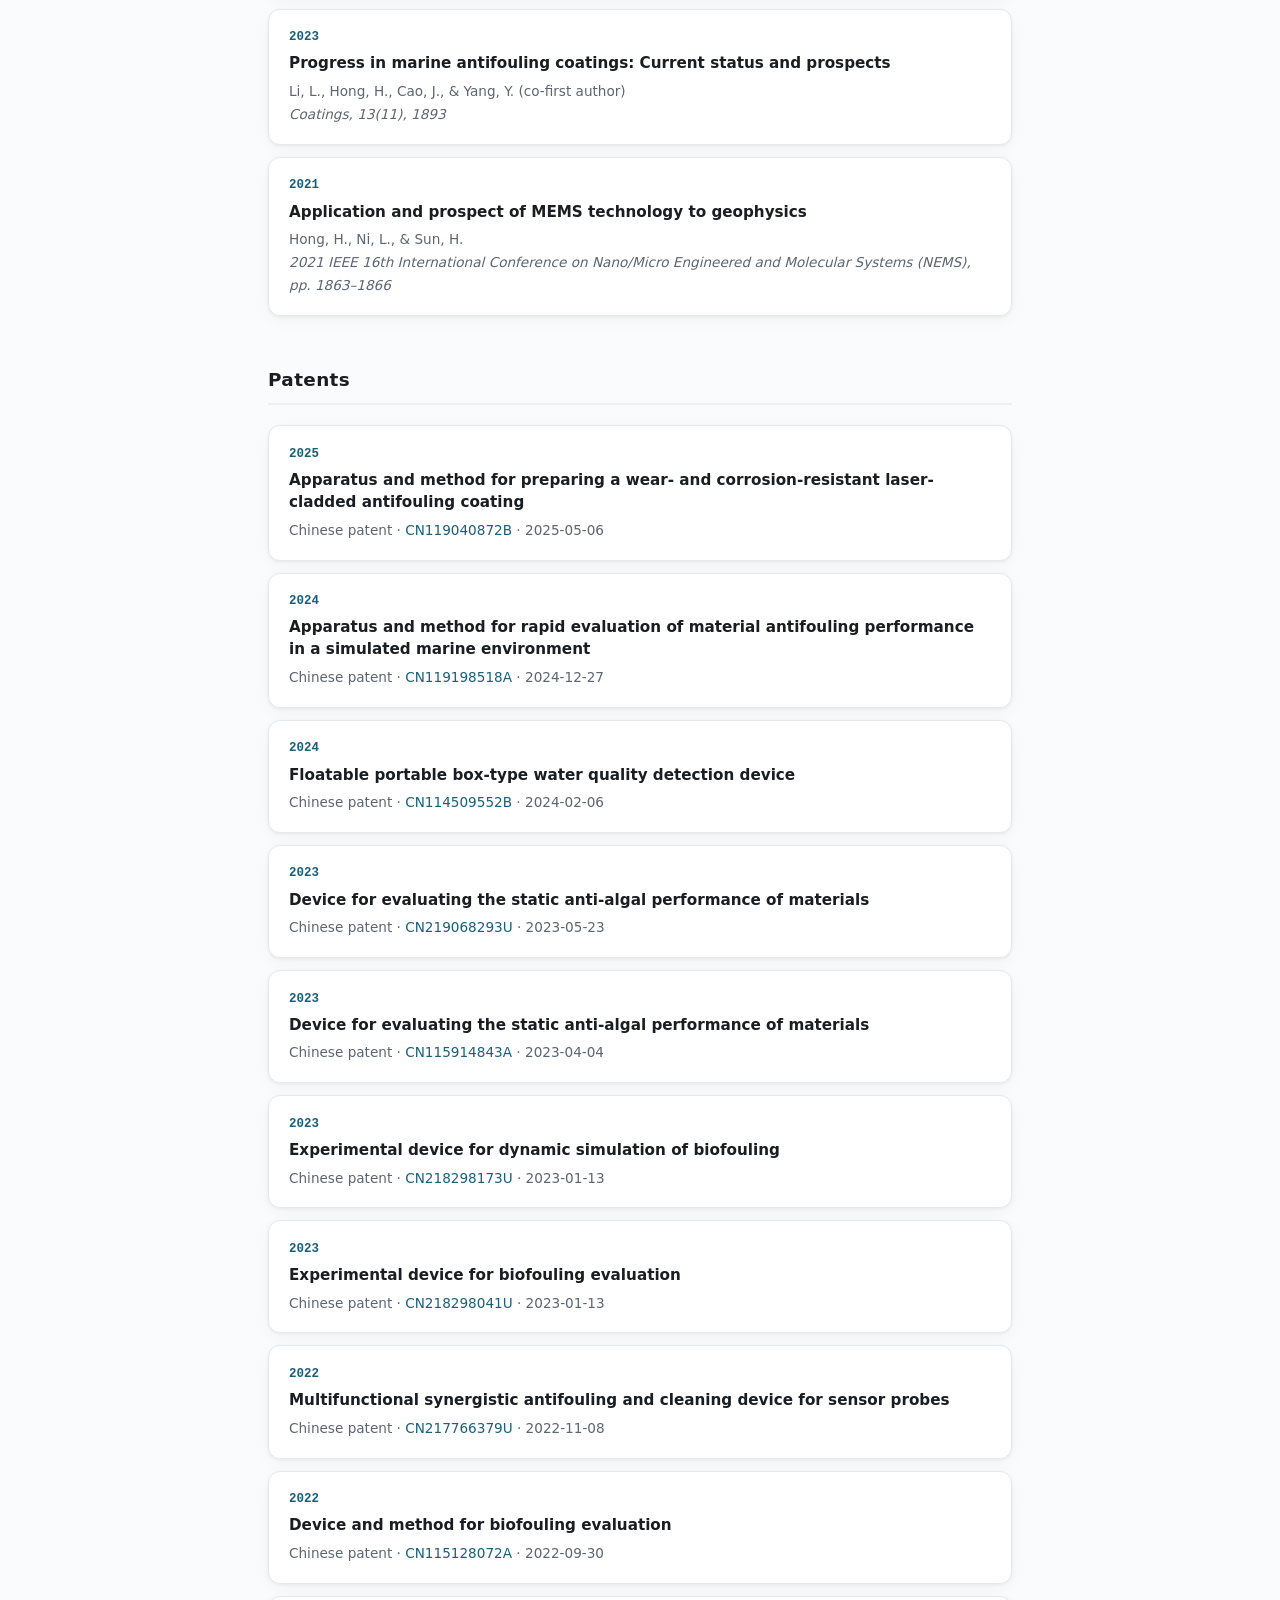
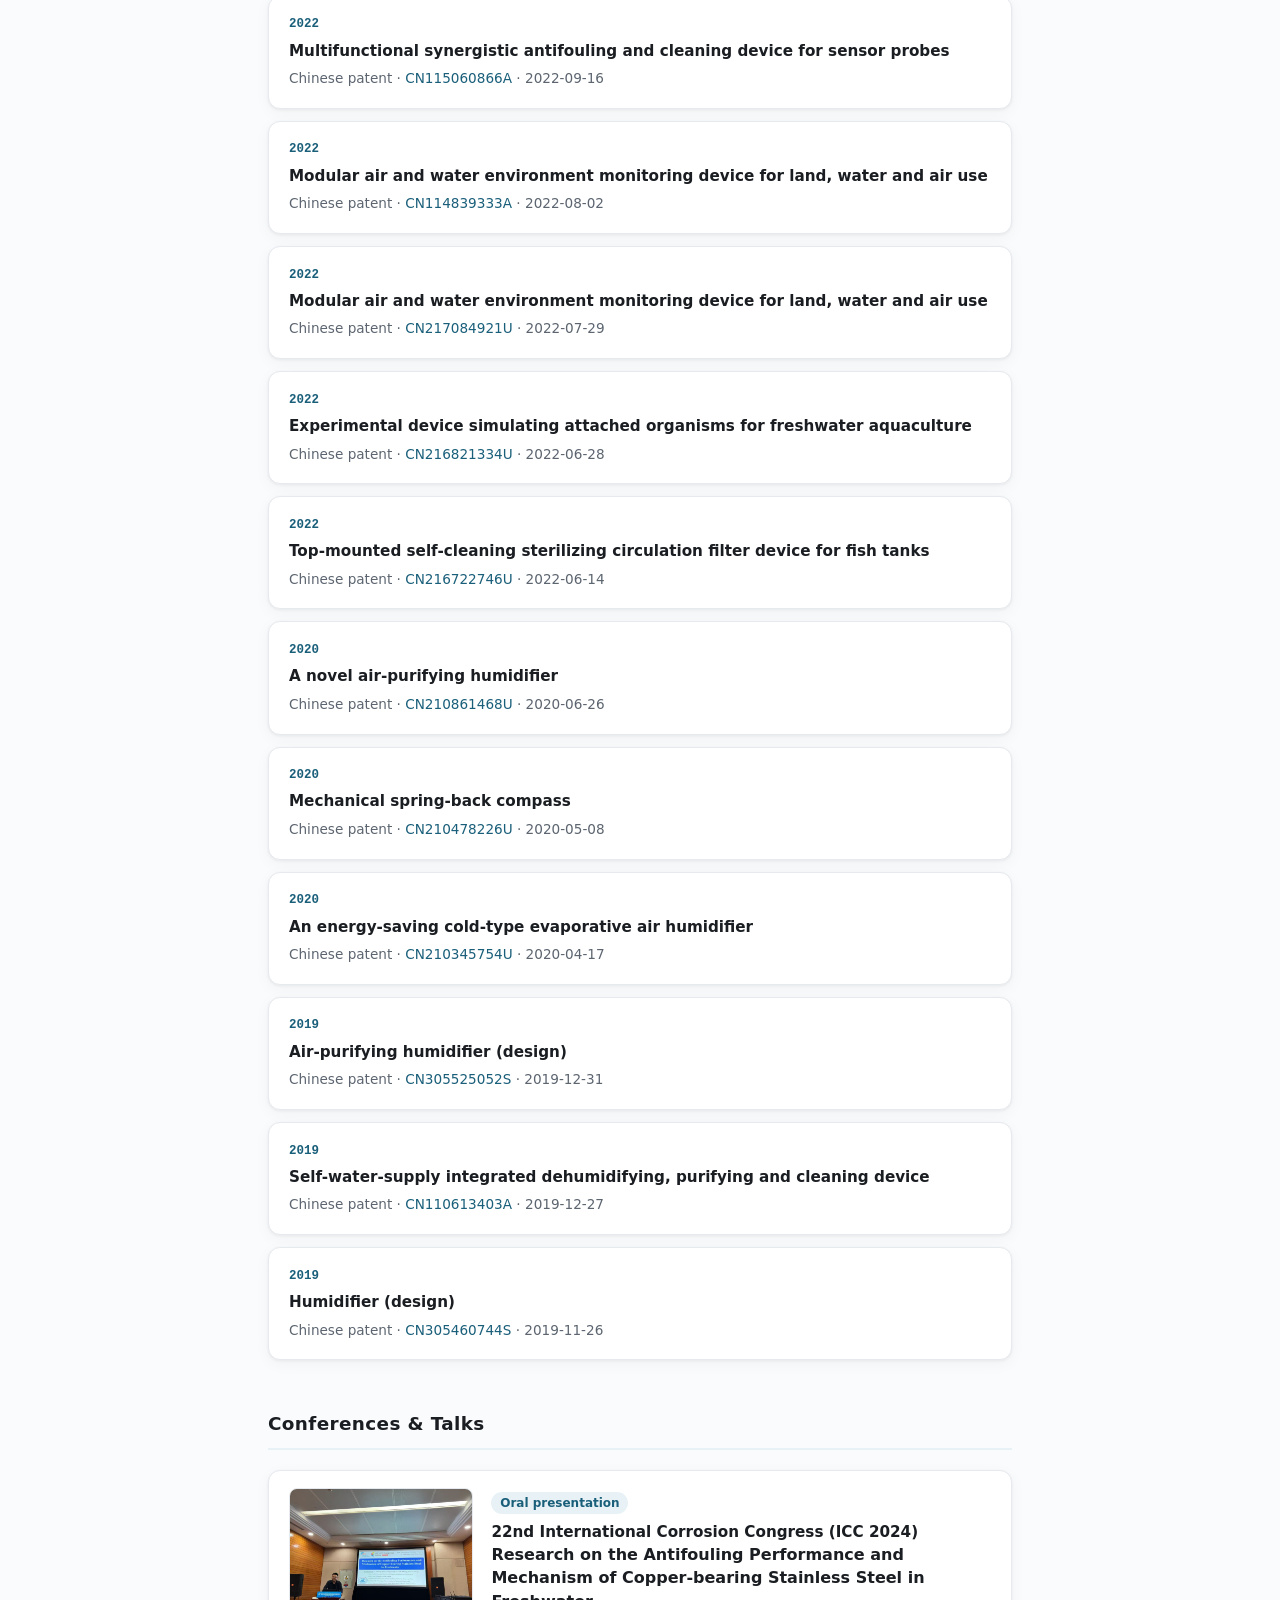
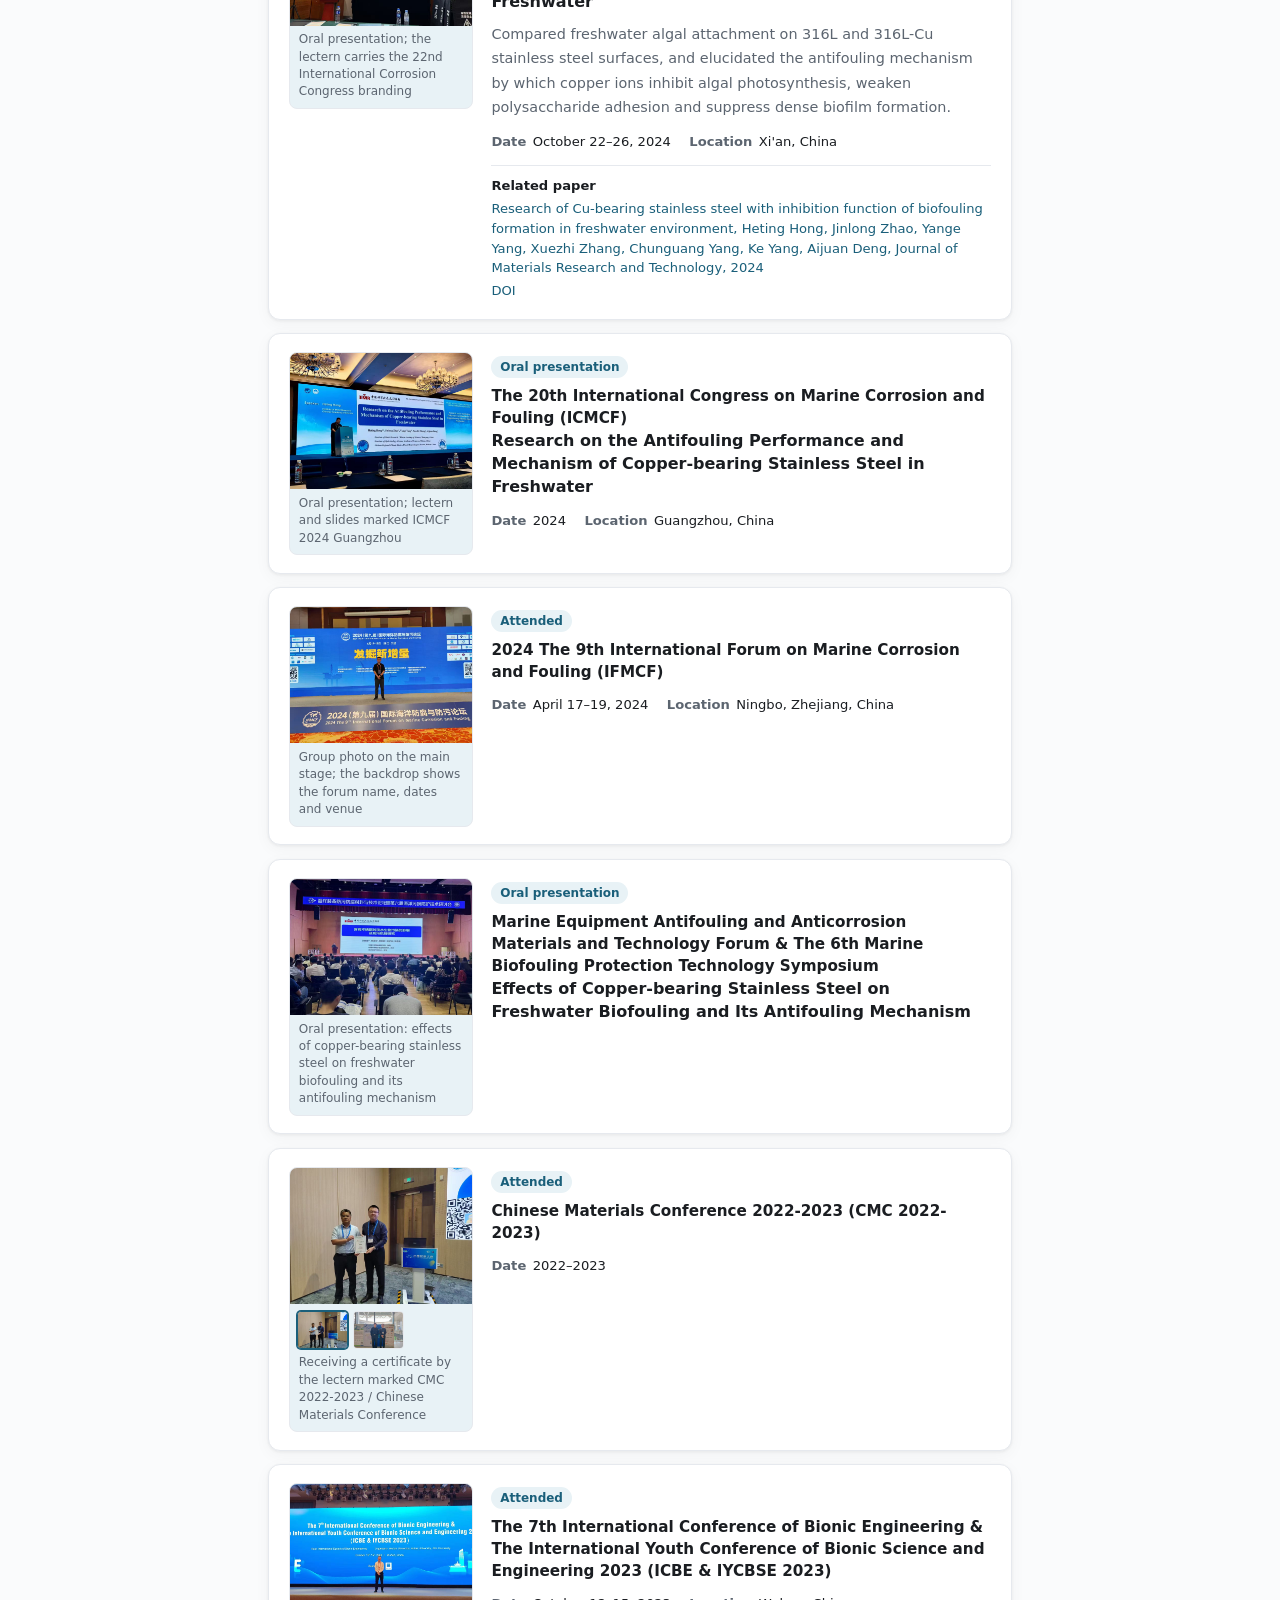
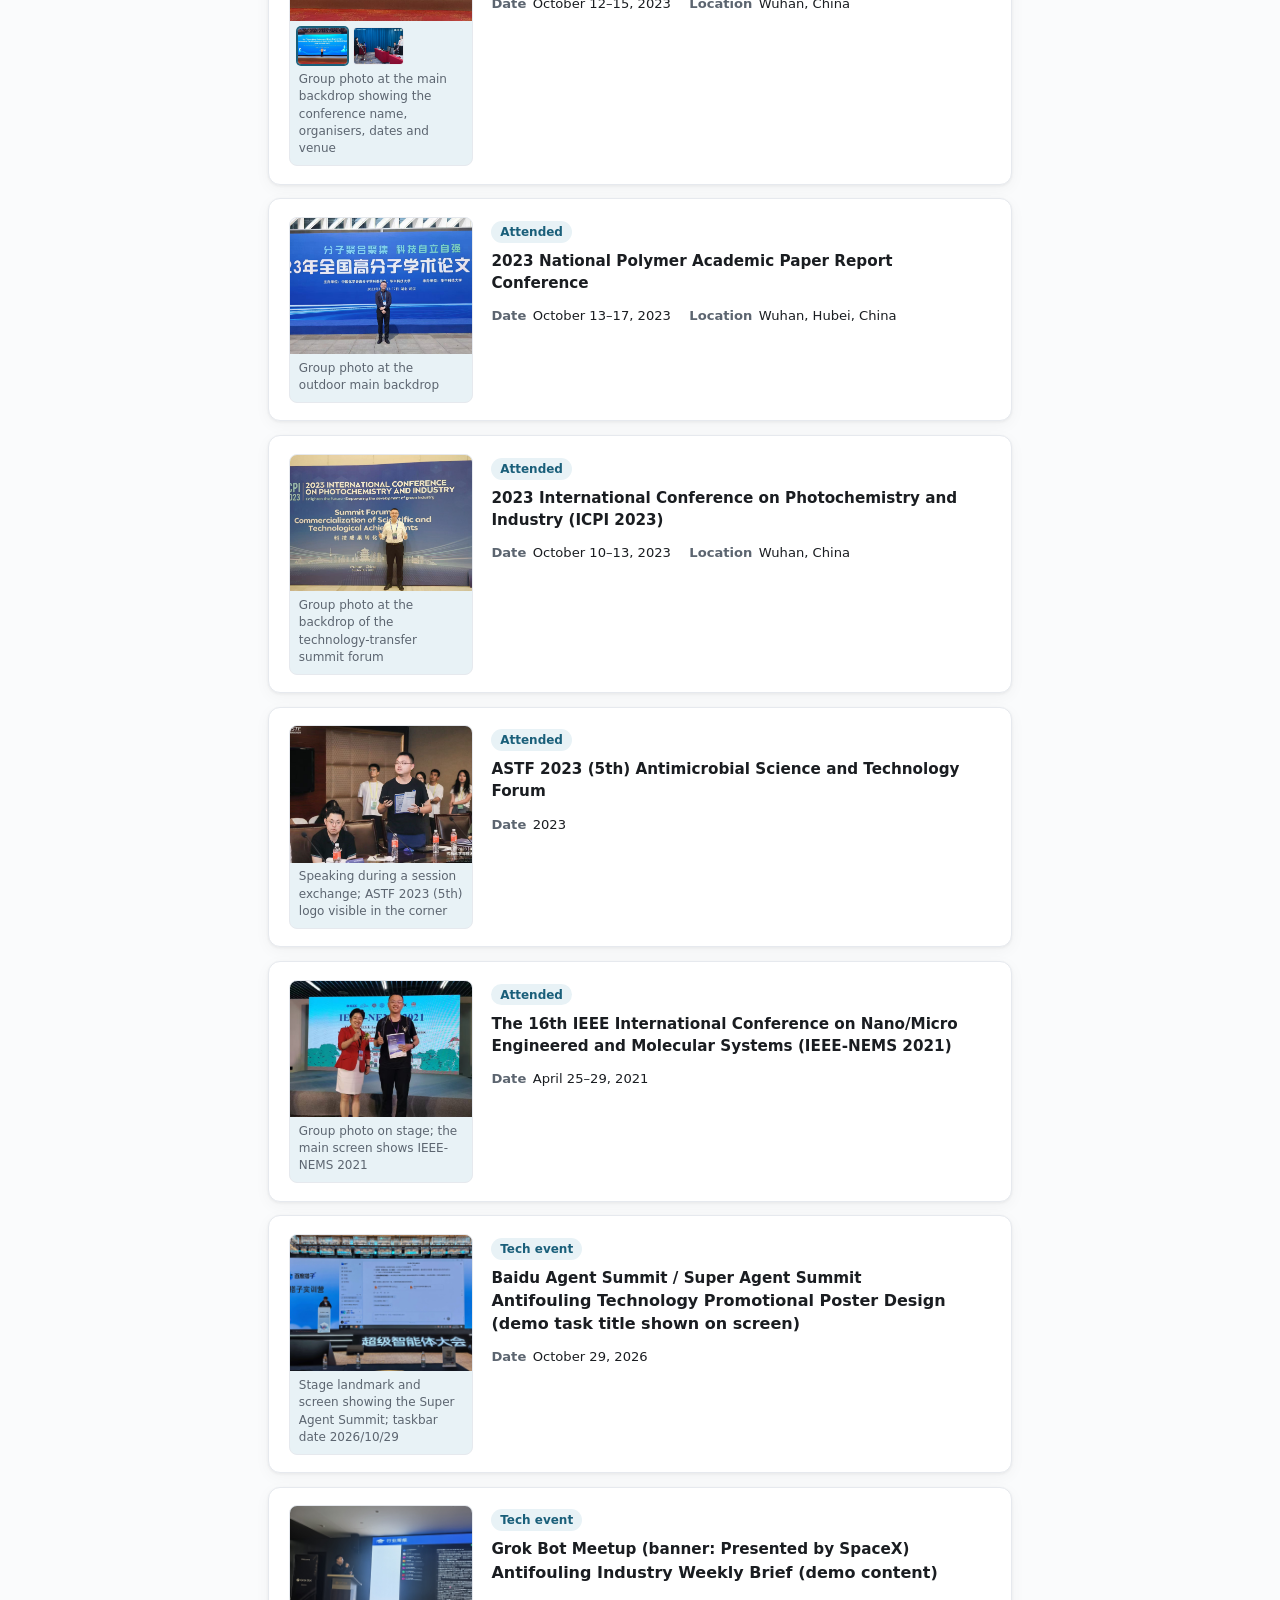
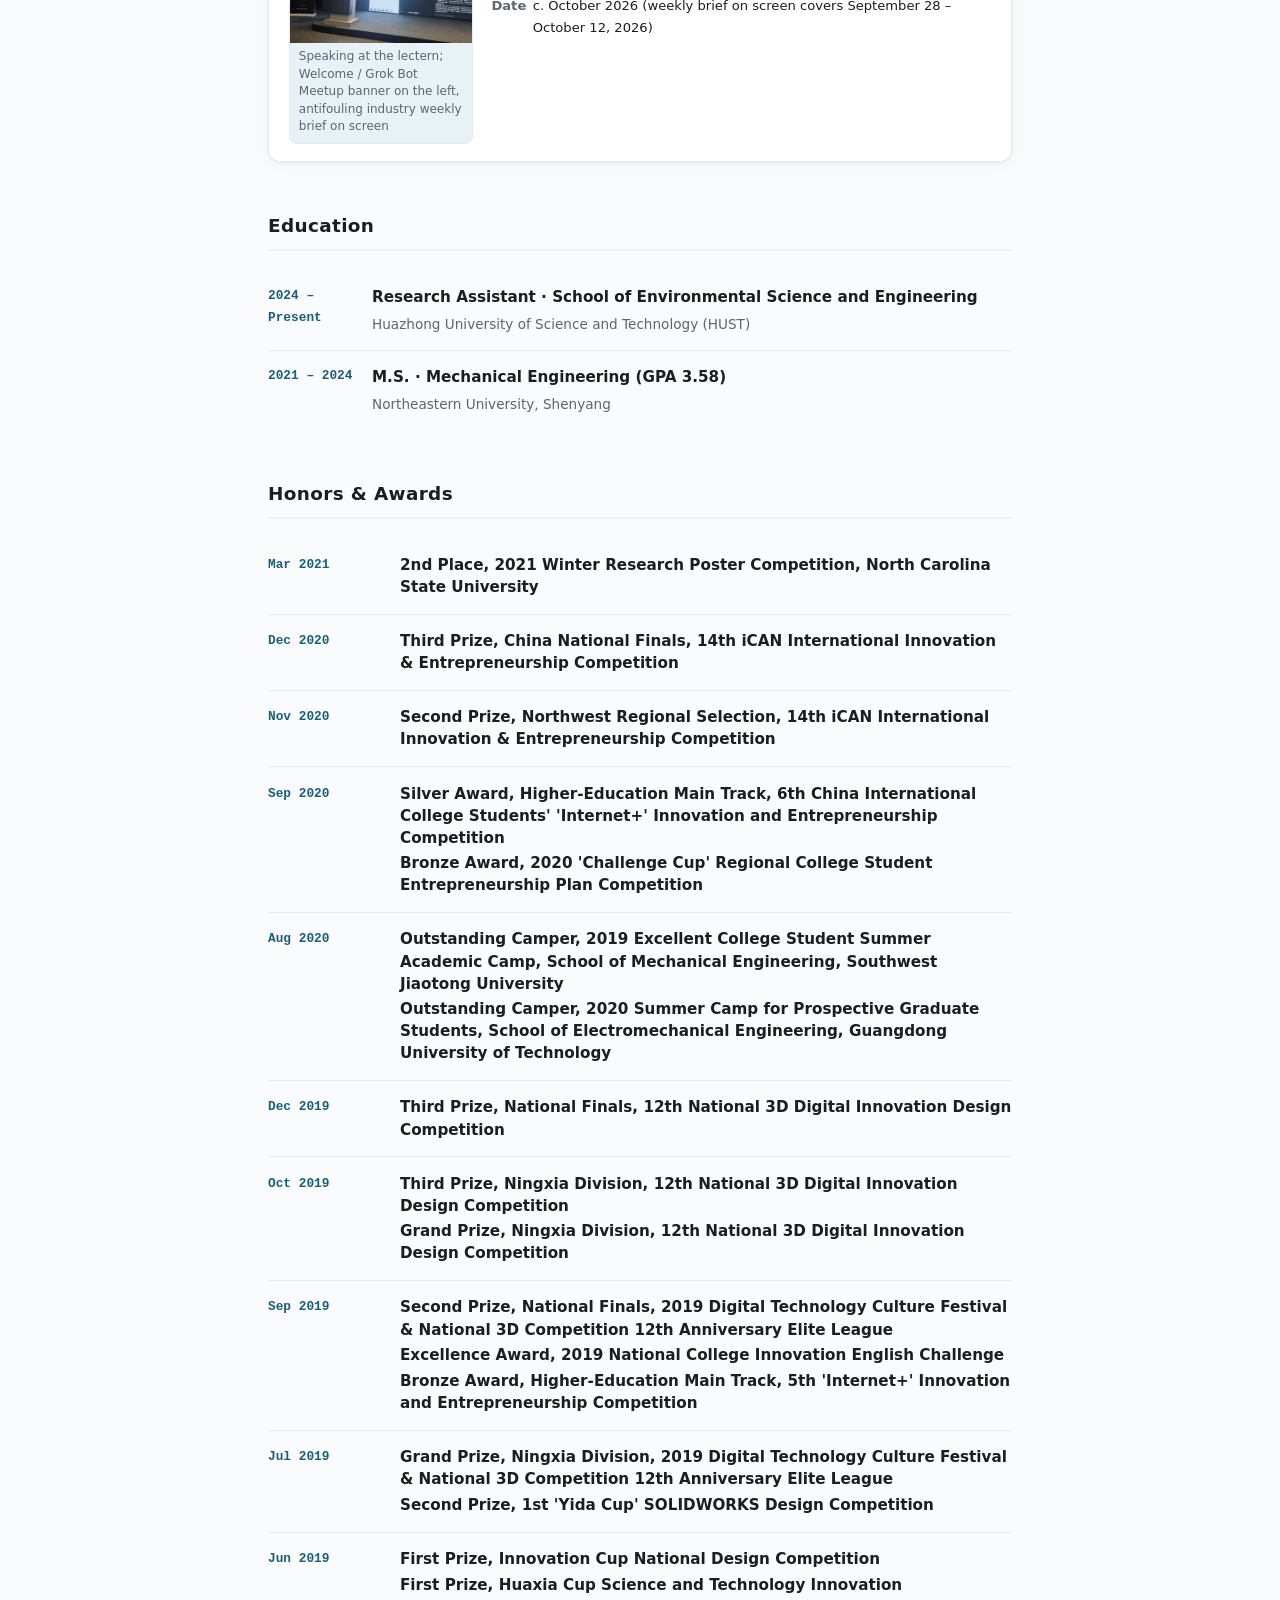
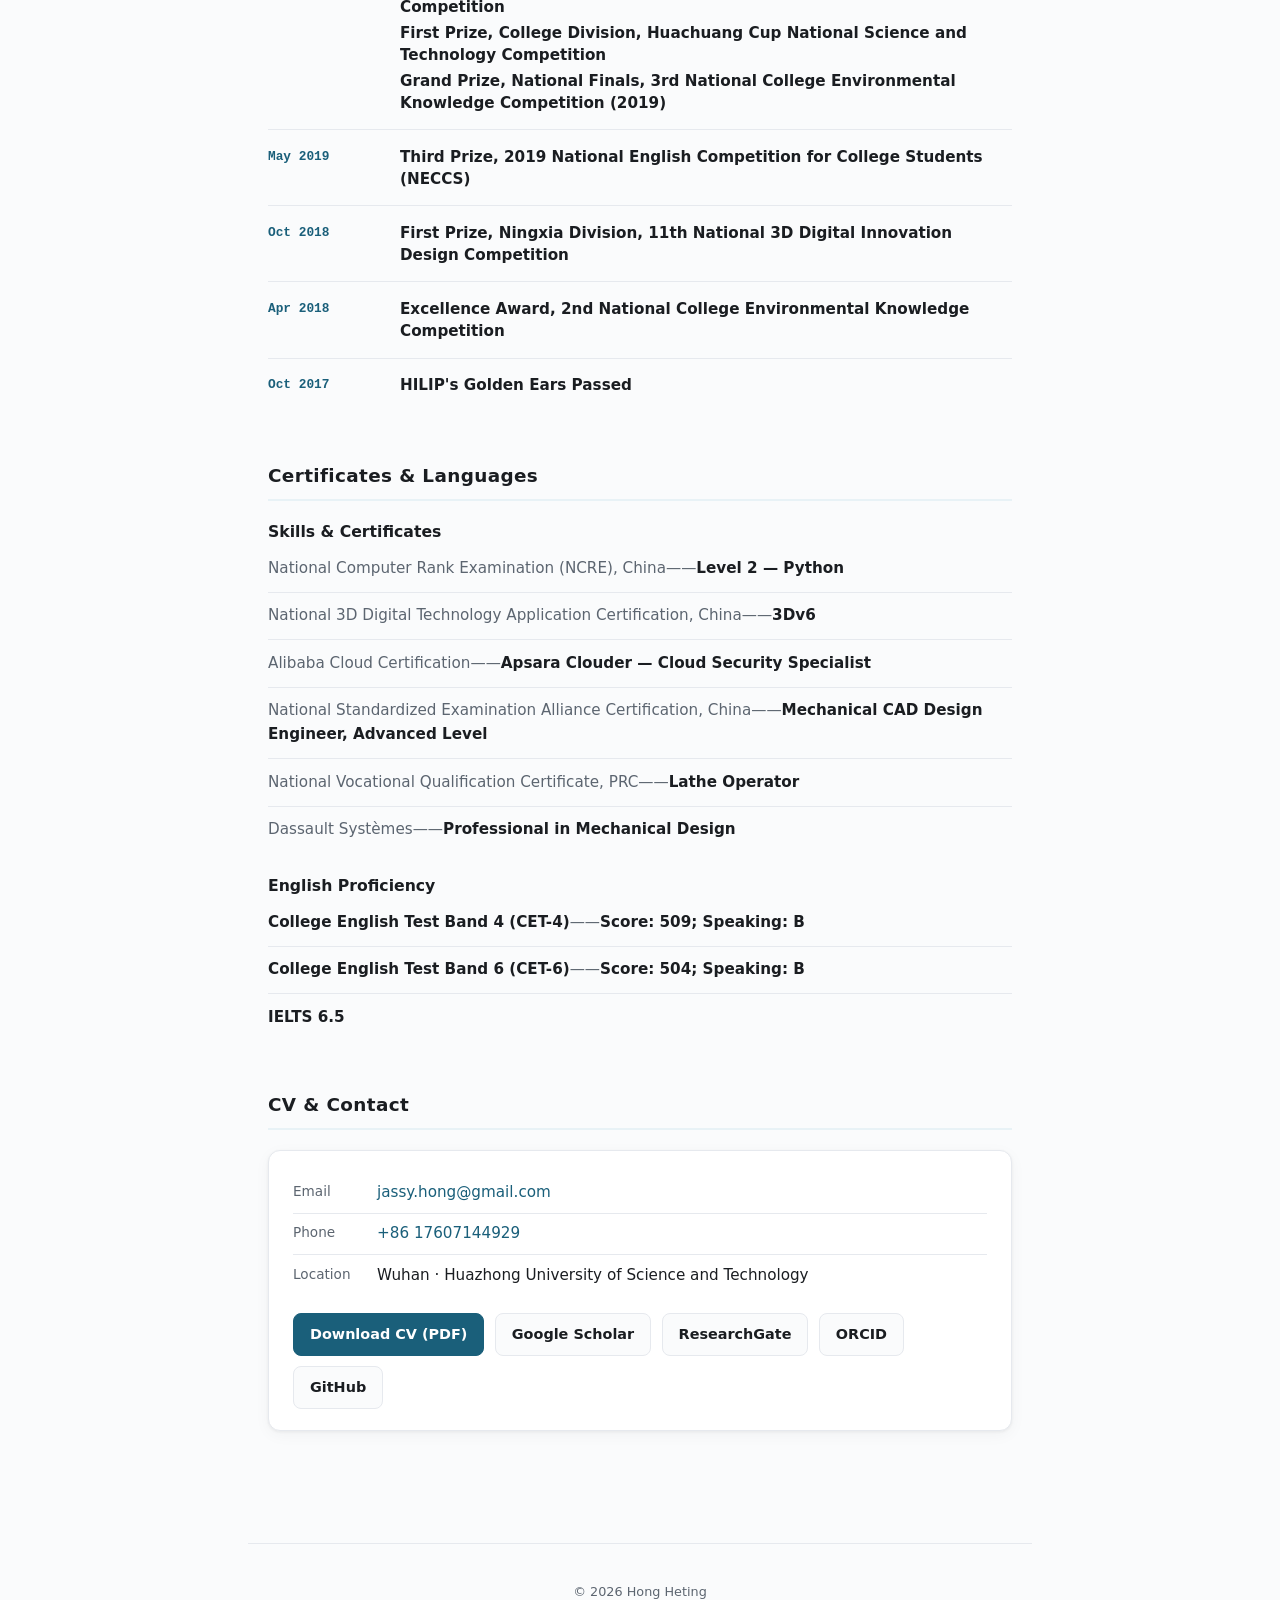
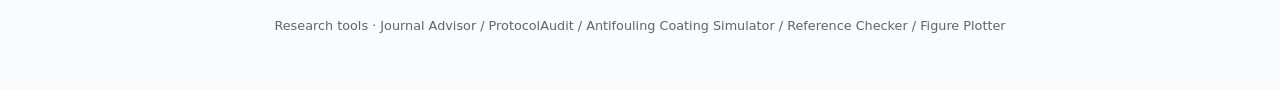
==== commit 0fb1a644: "Fill in publication DOIs" ====
--- a/index.html
+++ b/index.html
@@ -171,7 +171,7 @@
   </footer>
 
   
-  <script src="js/content.js?v=20261104p1"></script>
-  <script src="js/main.js?v=20261104p1"></script>
+  <script src="js/content.js?v=20261104p2"></script>
+  <script src="js/main.js?v=20261104p2"></script>
 </body>
 </html>
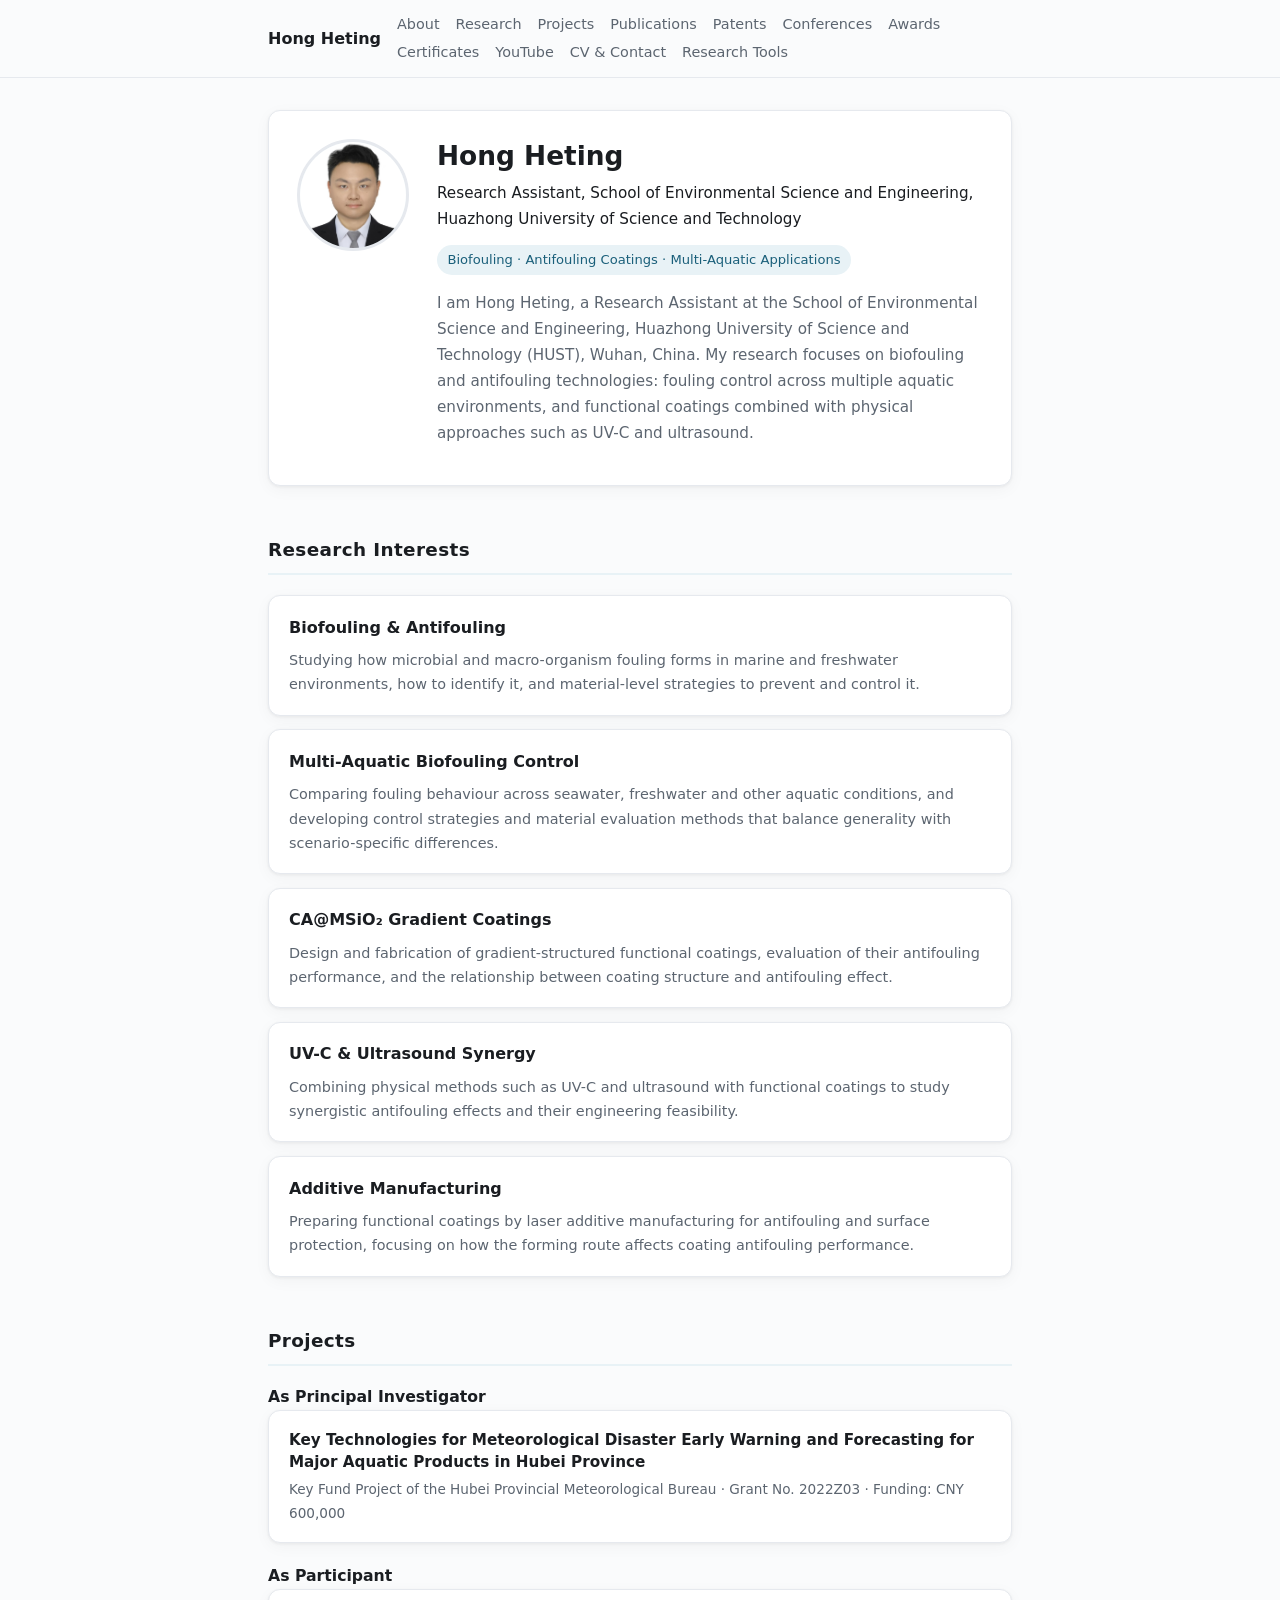
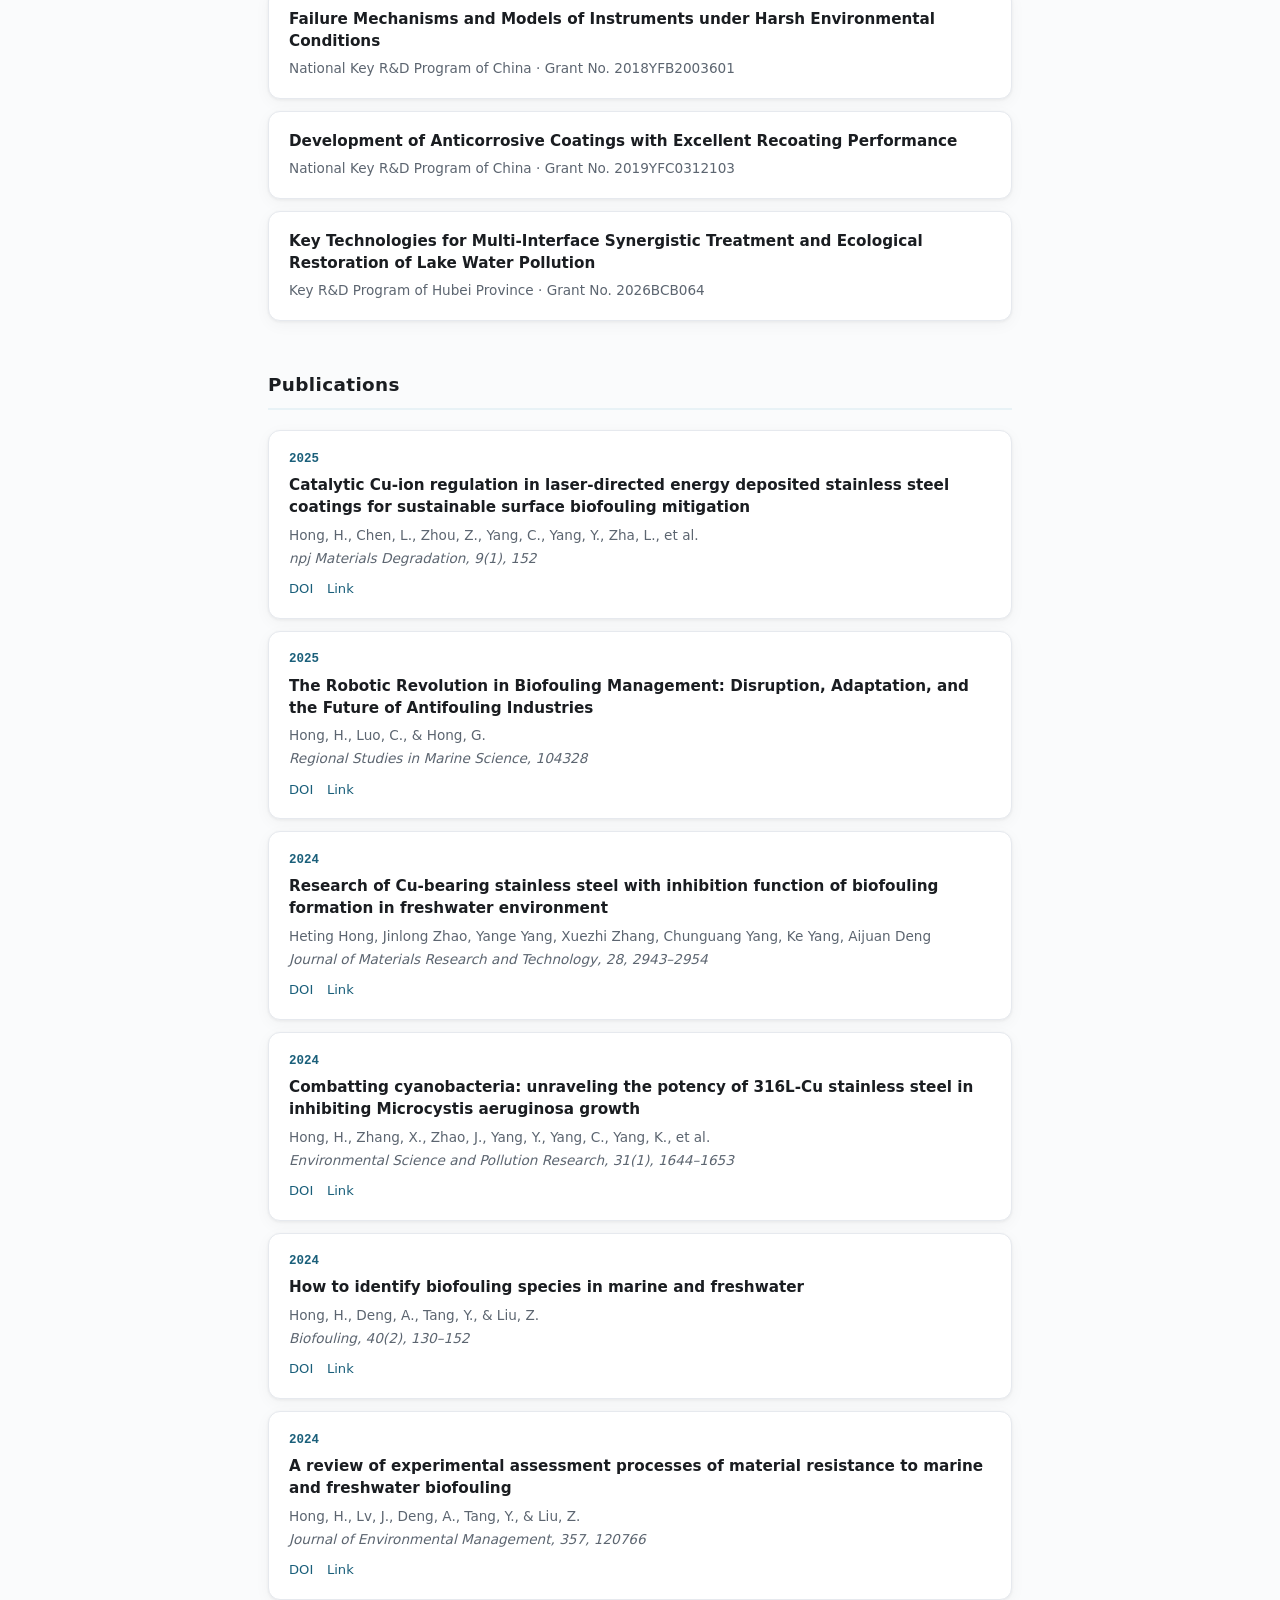
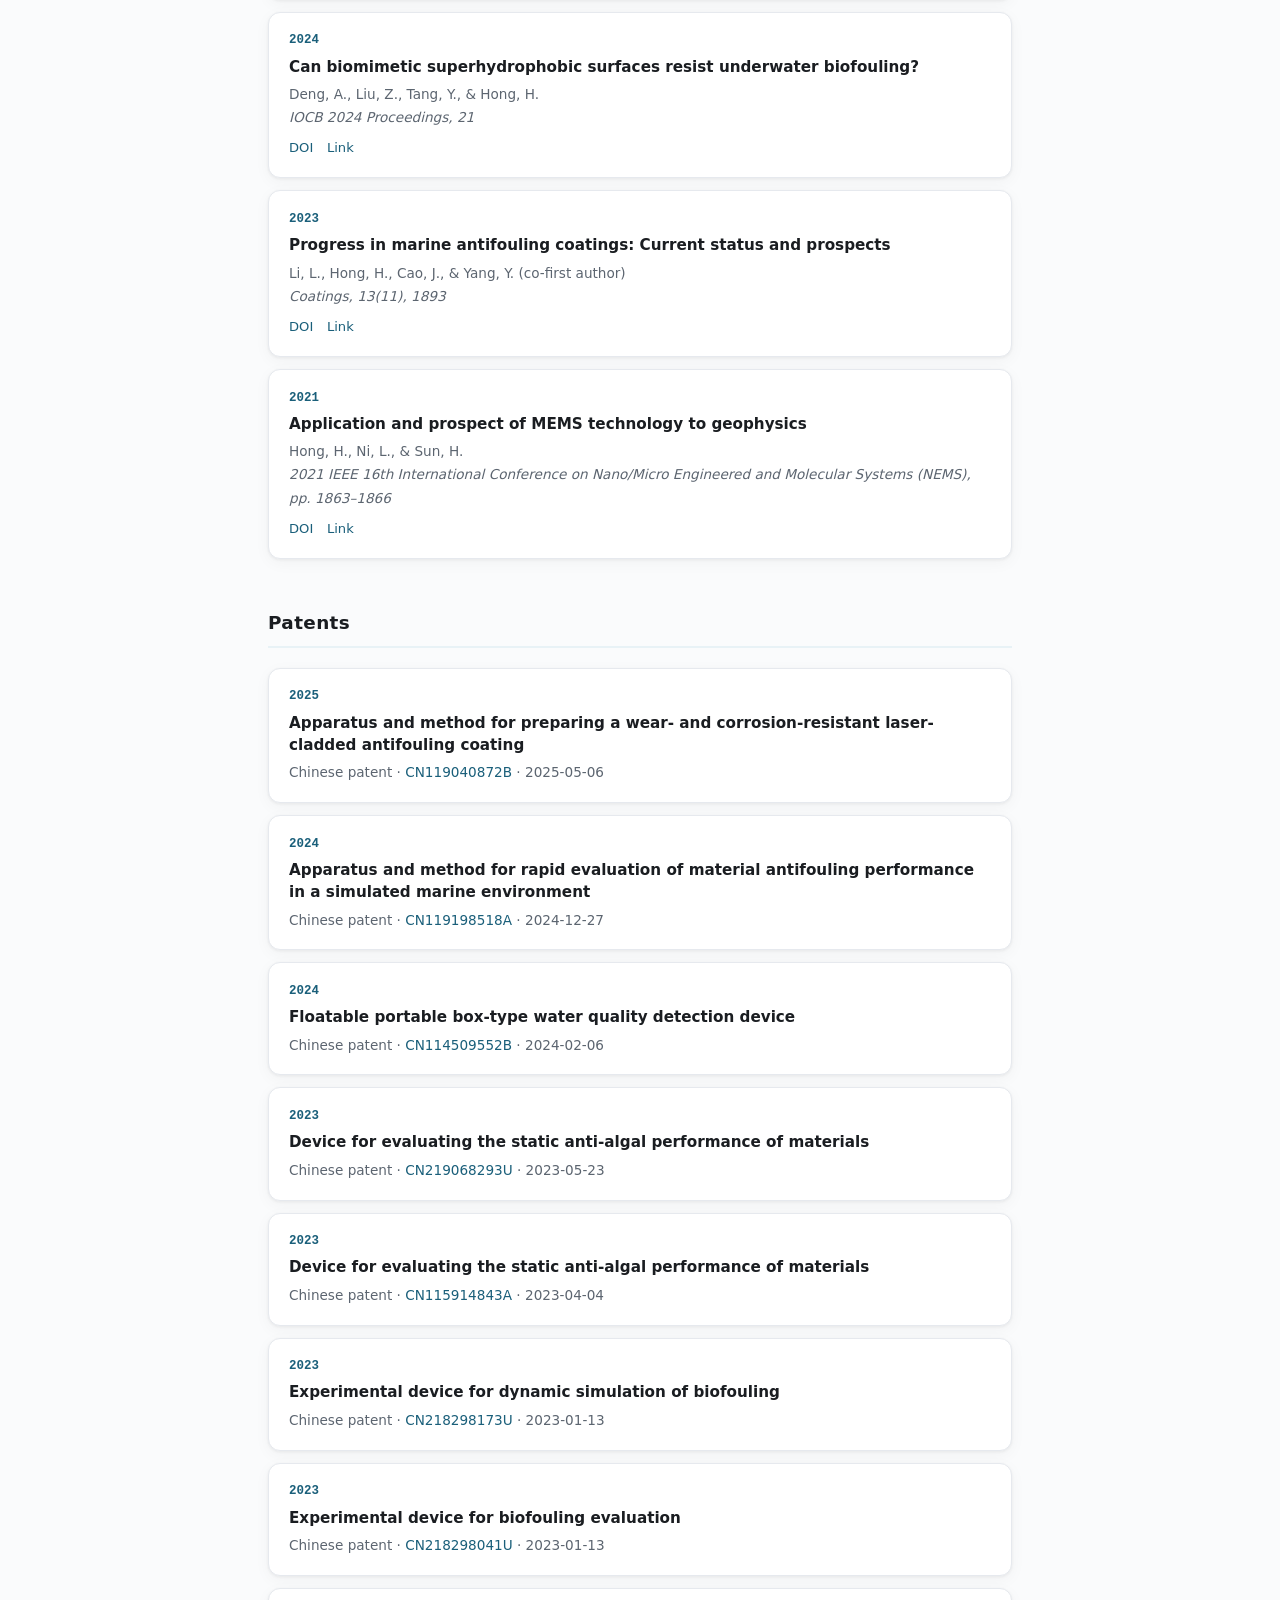
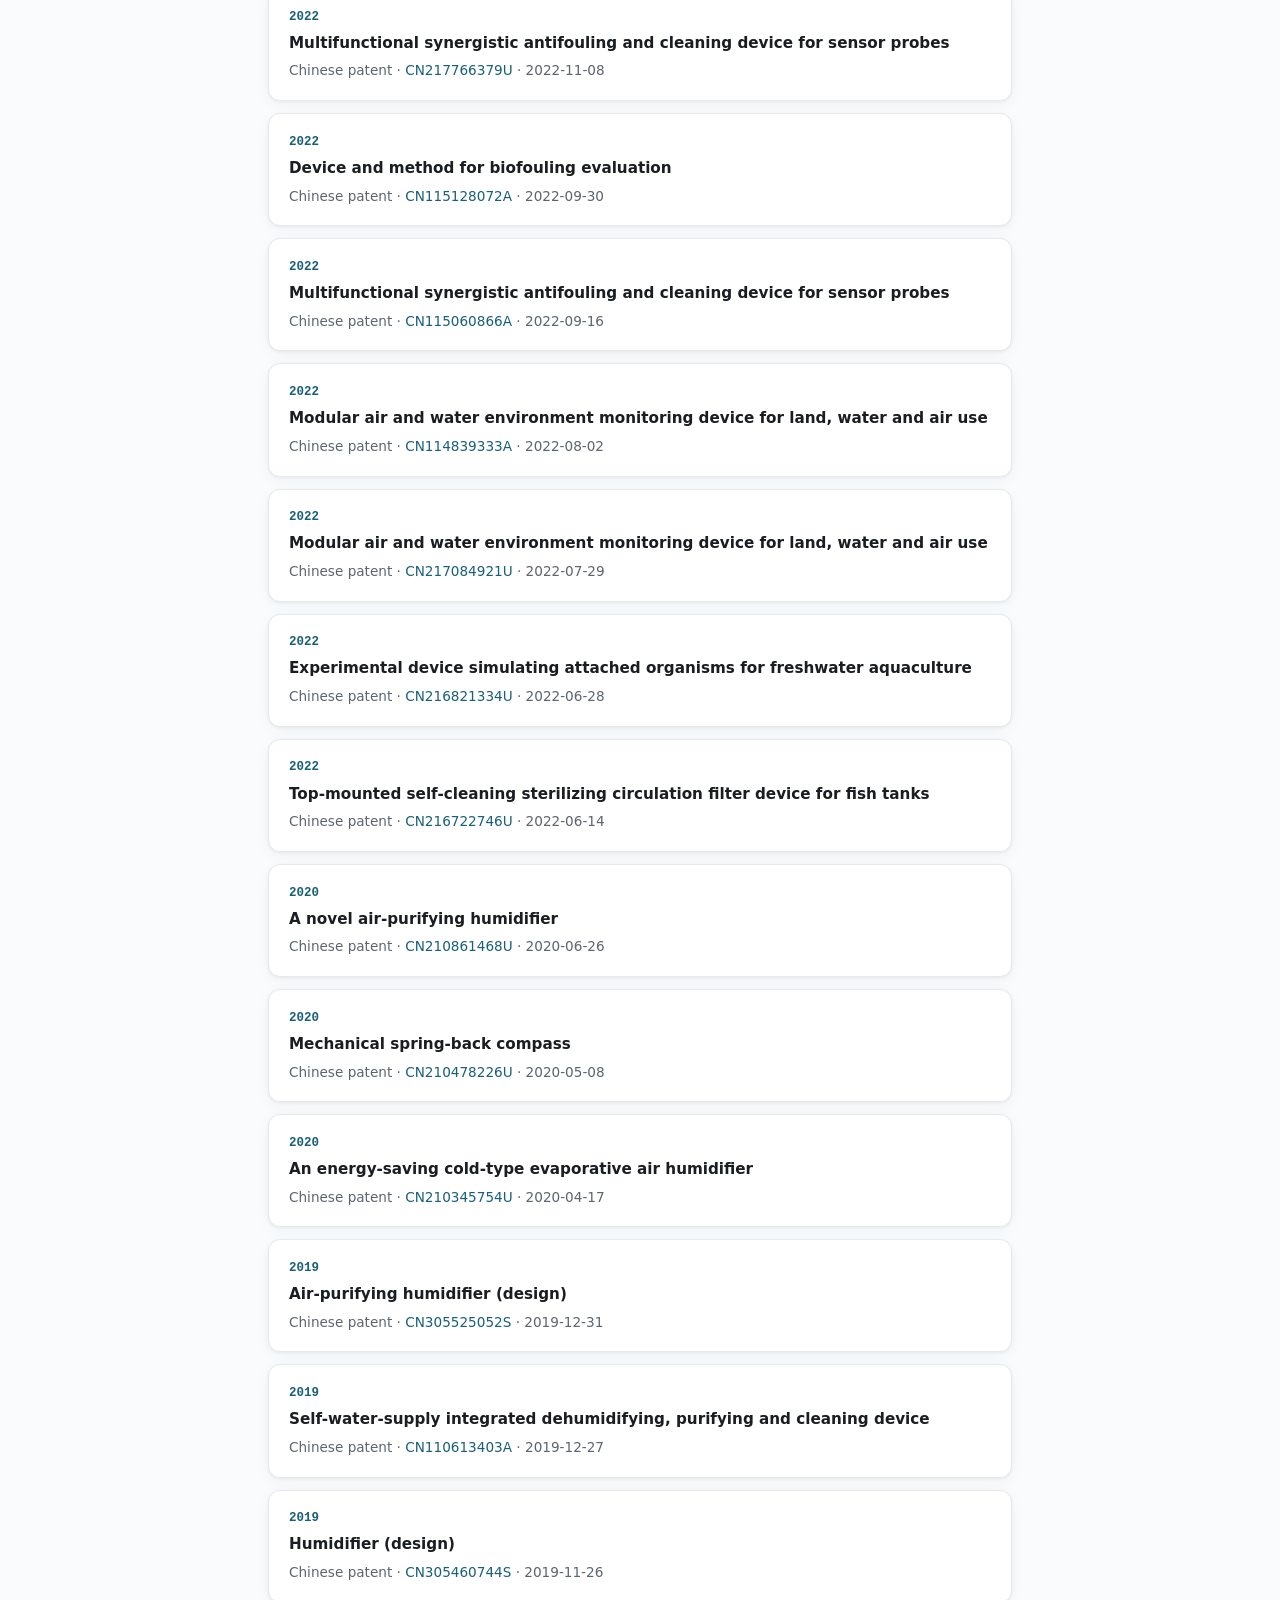
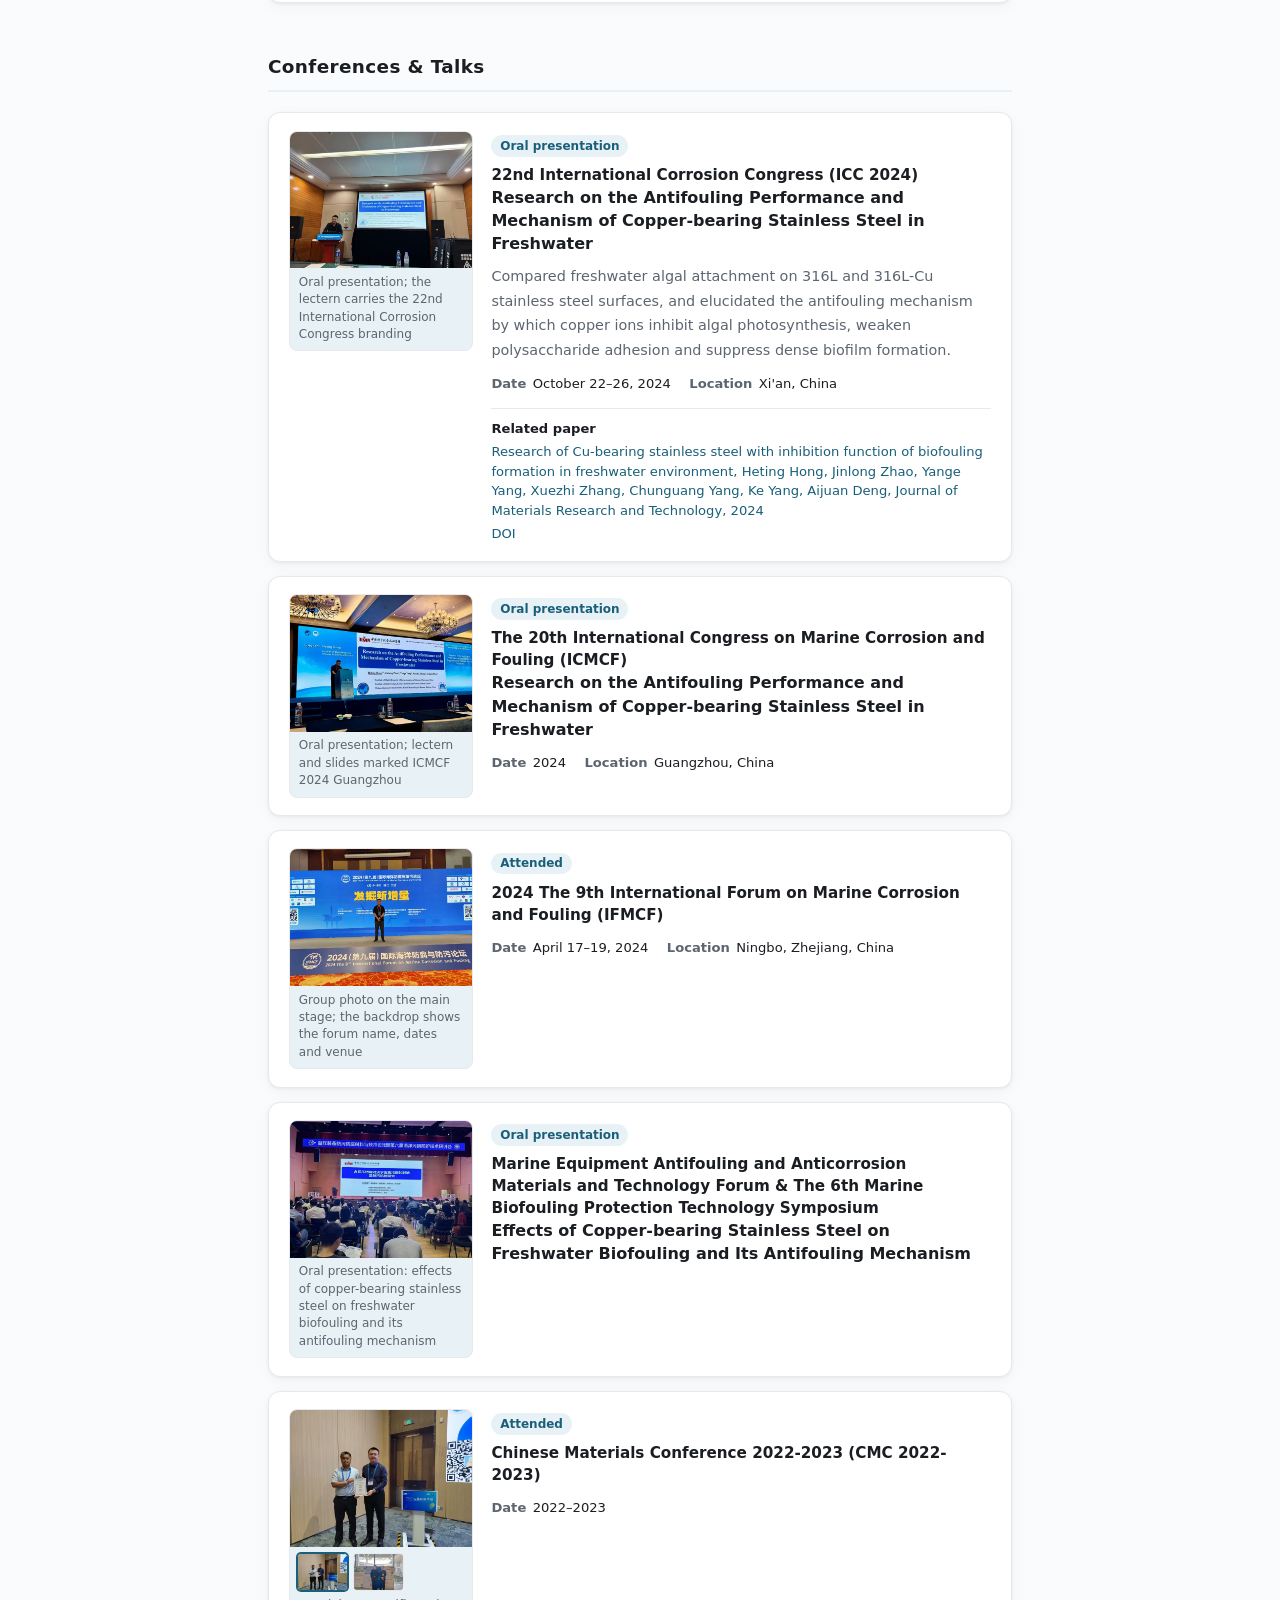
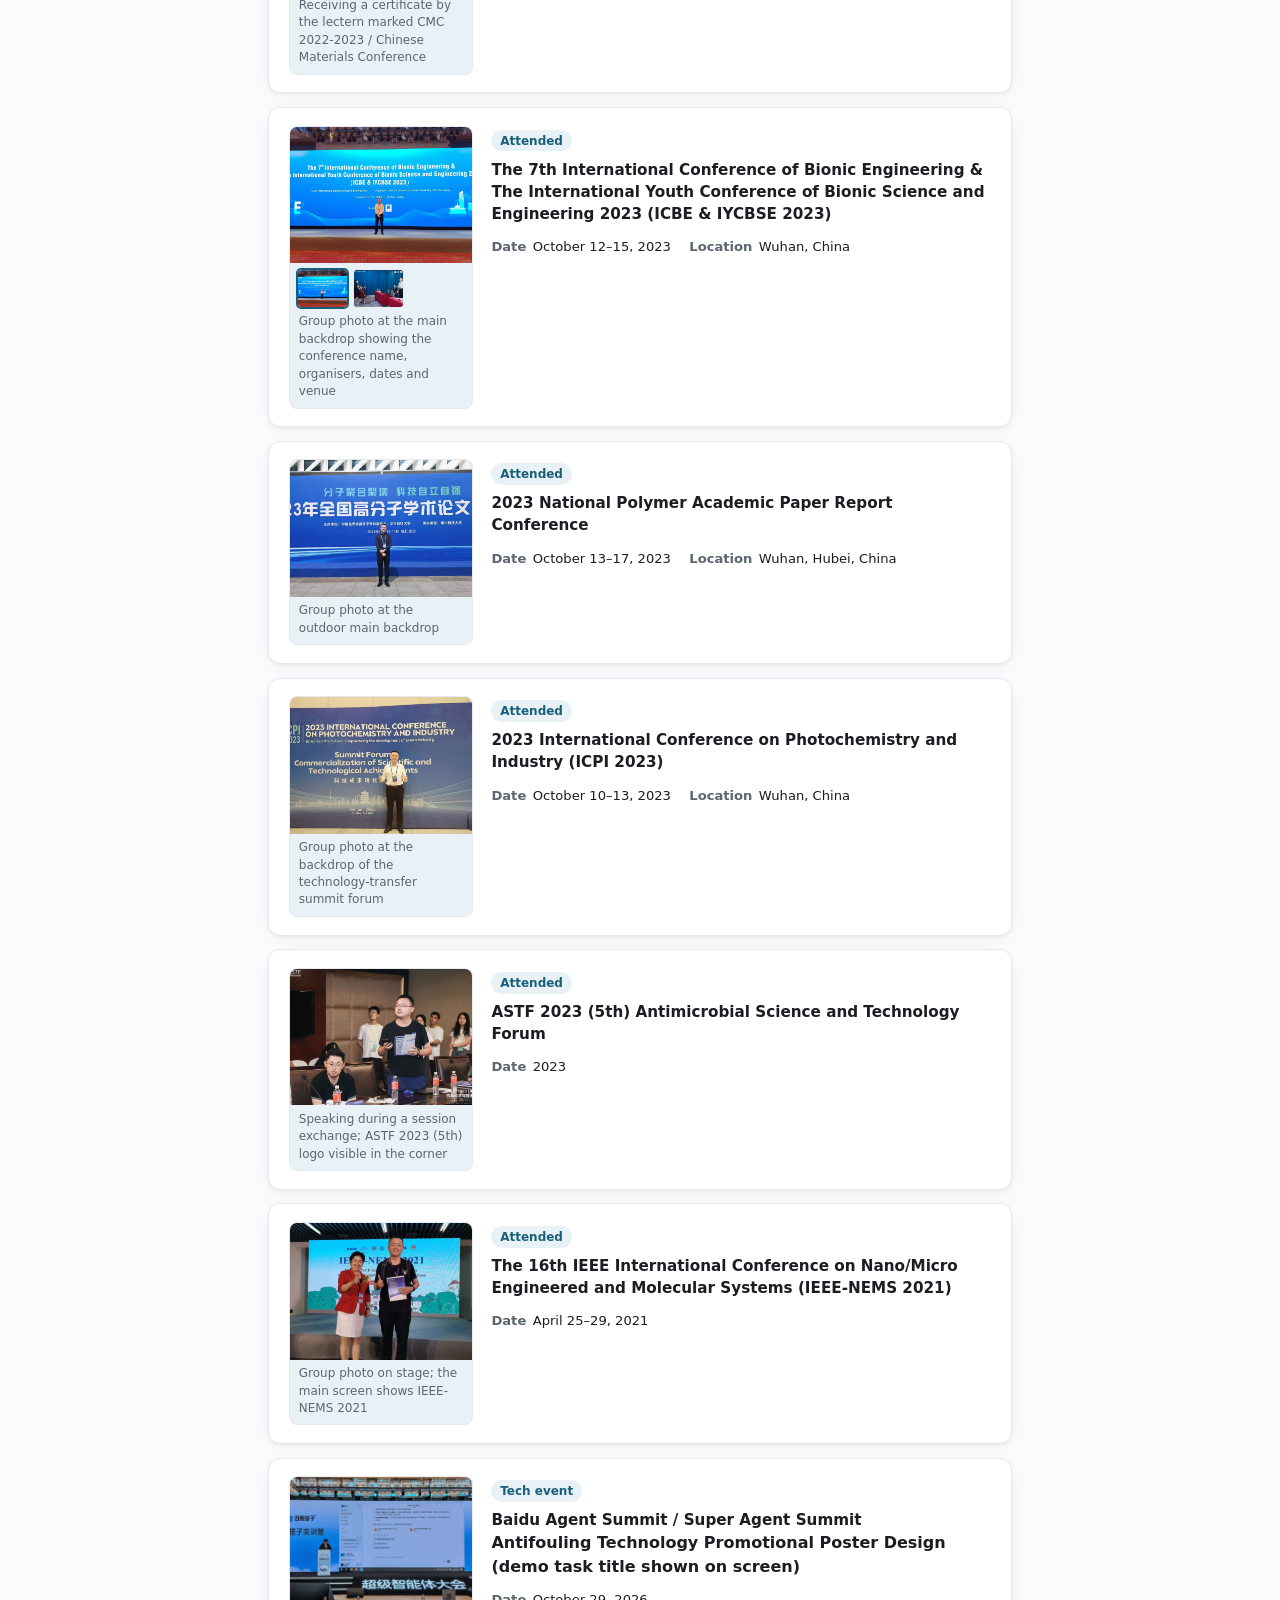
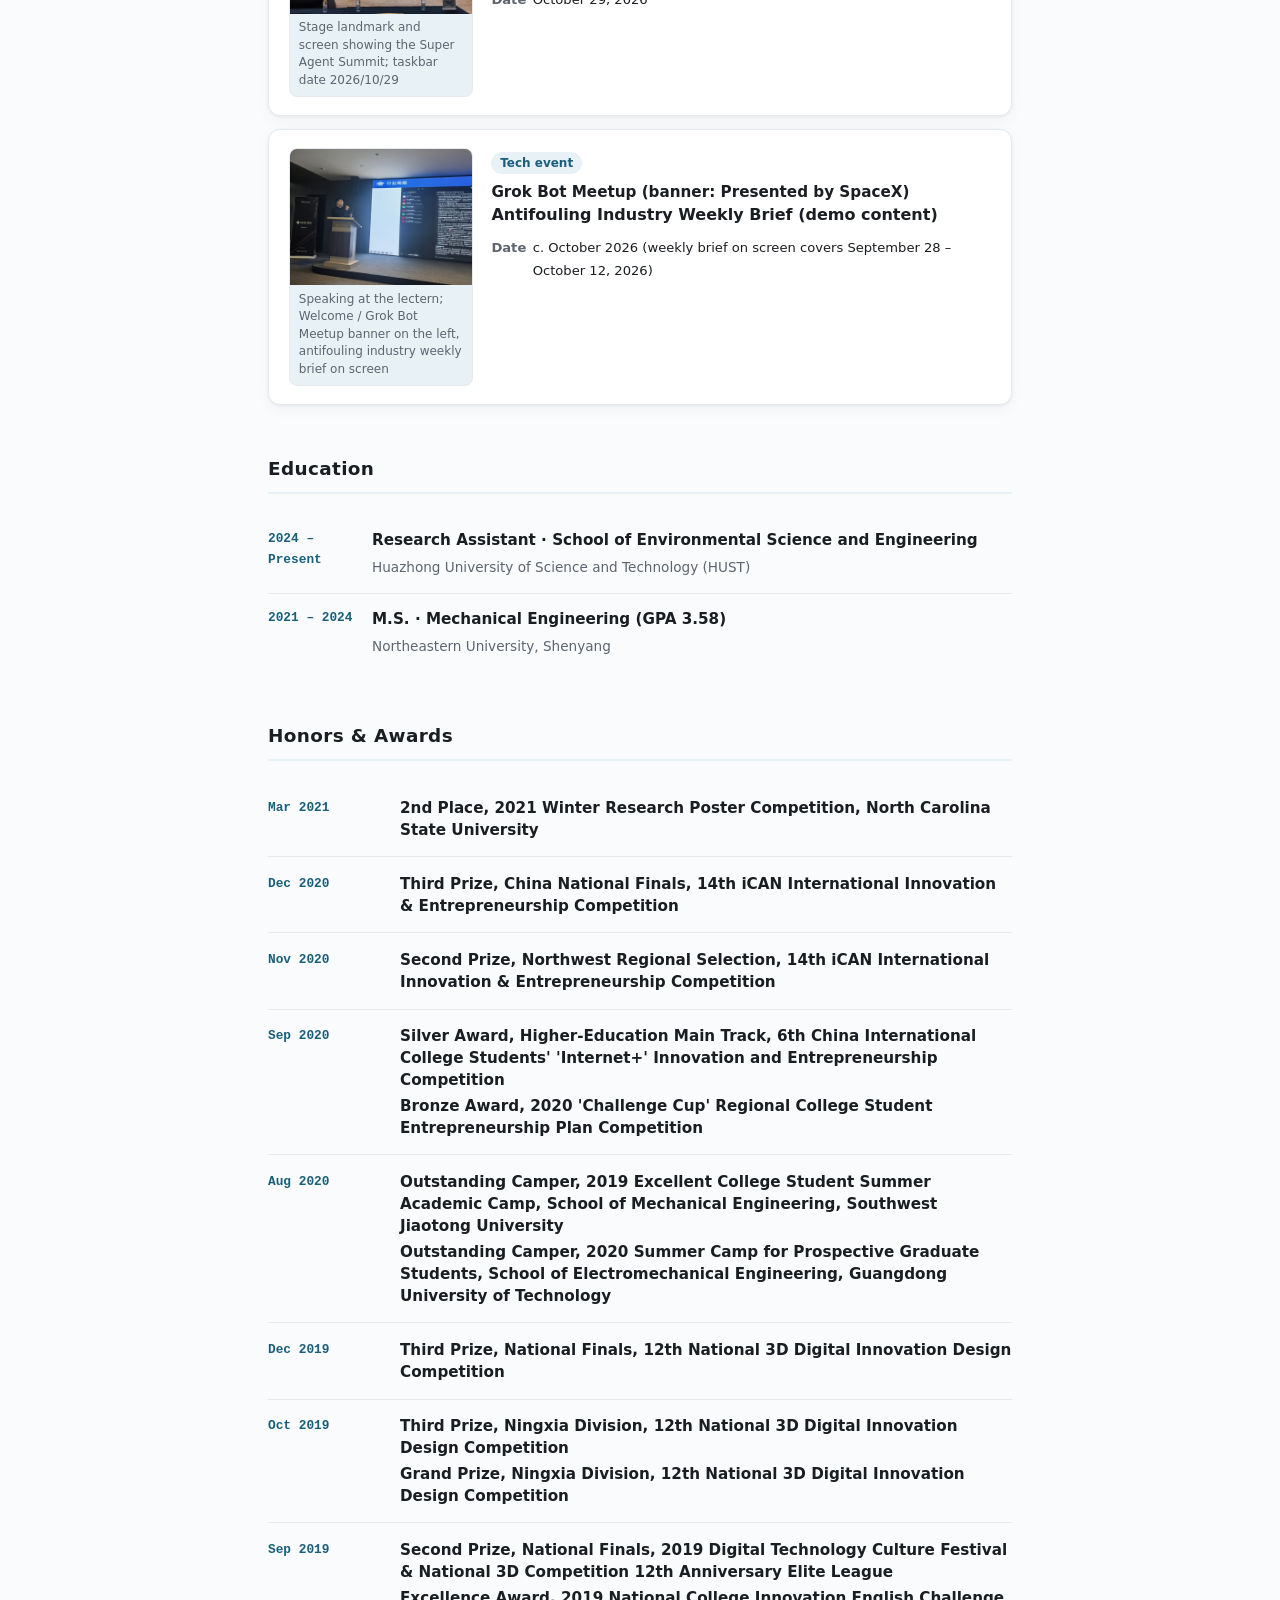
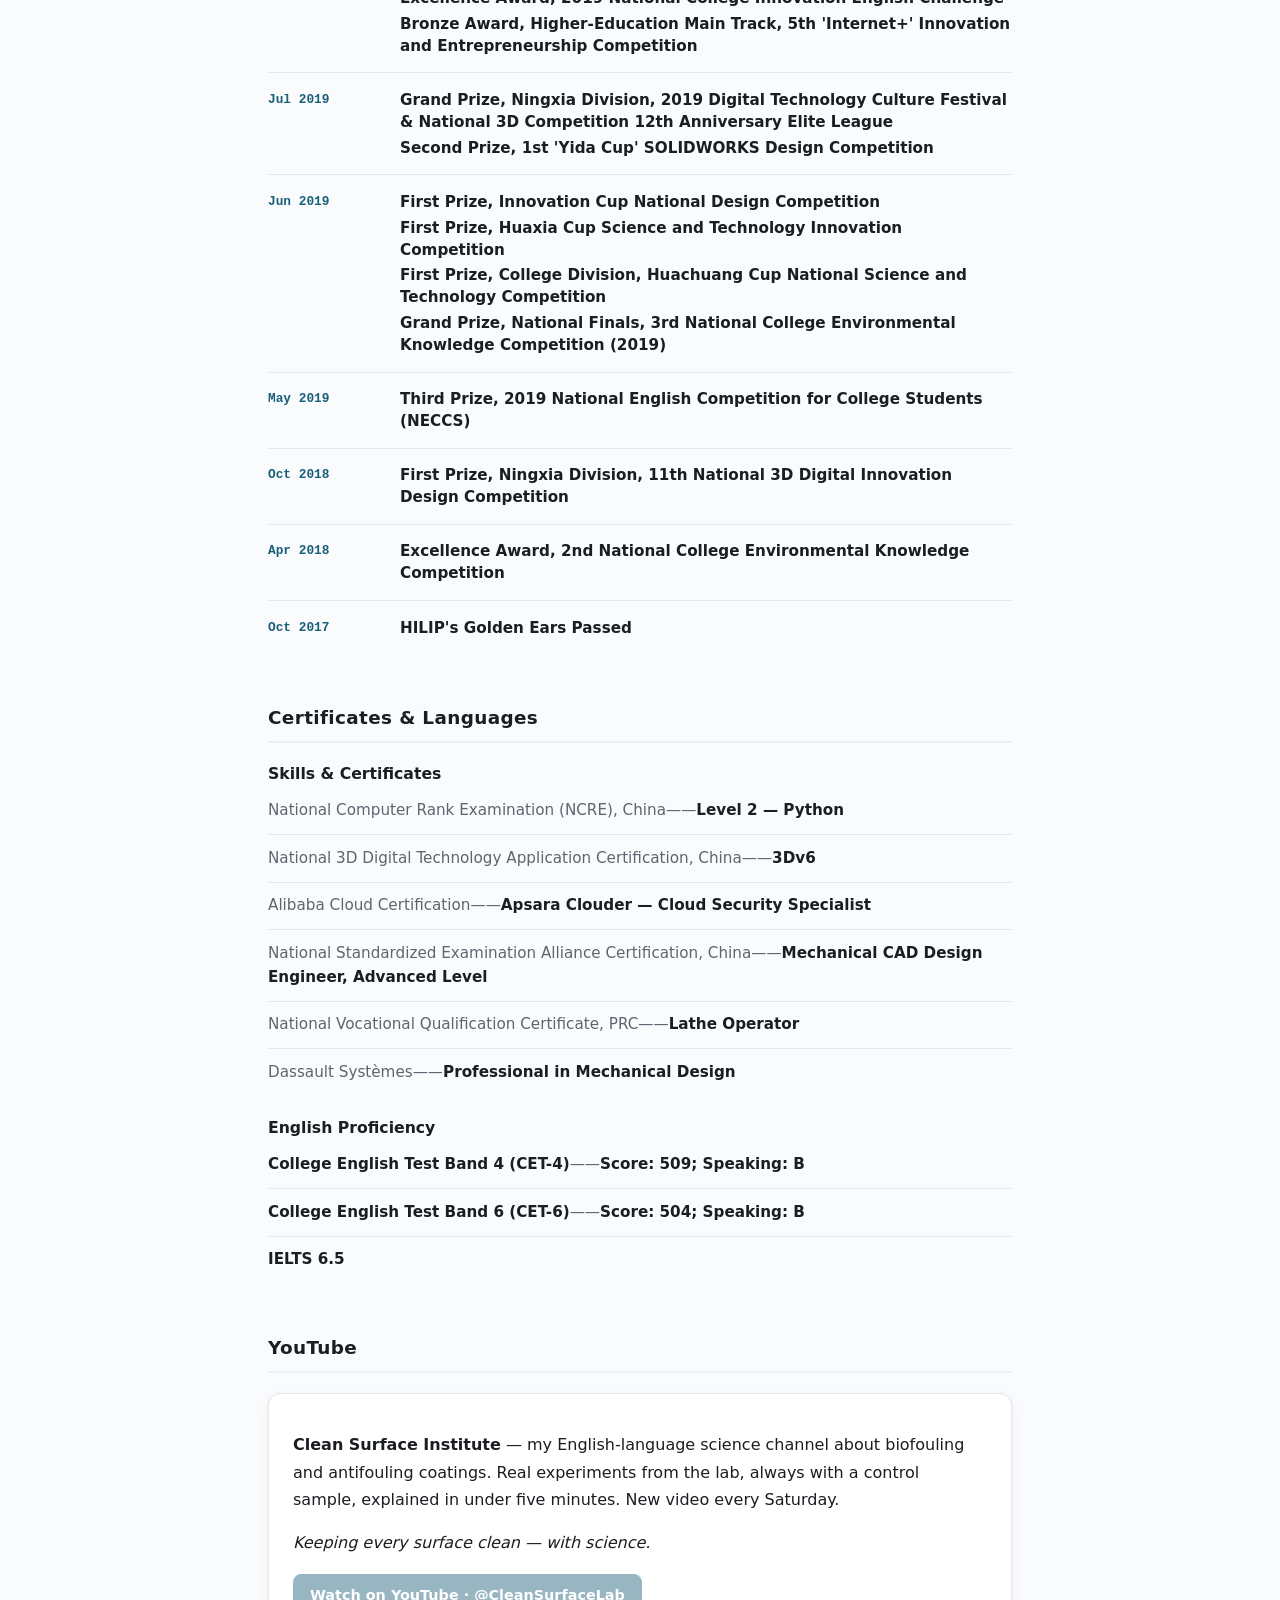
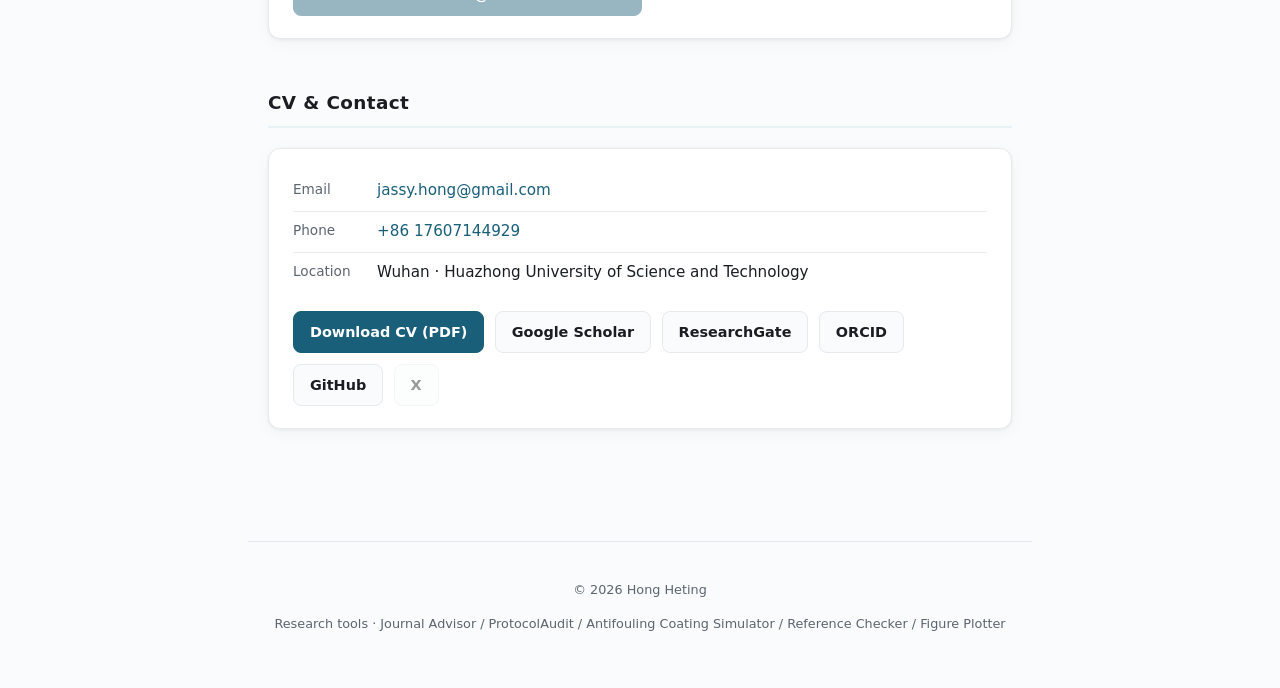
==== commit 5ba0ac2f: "Add YouTube channel section and X contact link" ====
--- a/index.html
+++ b/index.html
@@ -24,6 +24,7 @@
           <li><a href="#conferences">Conferences</a></li>
           <li><a href="#awards">Awards</a></li>
           <li><a href="#credentials">Certificates</a></li>
+          <li><a href="#media">YouTube</a></li>
           <li><a href="#cv-contact">CV & Contact</a></li>
           <li><a href="tools.html">Research Tools</a></li>
         </ul>
@@ -135,6 +136,19 @@
     </section>
 
     
+    <section id="media" aria-labelledby="media-title">
+      <h2 class="section-title" id="media-title">
+        YouTube
+      </h2>
+      <div class="contact-card">
+        <p><strong>Clean Surface Institute</strong> — my English-language science channel about biofouling and antifouling coatings. Real experiments from the lab, always with a control sample, explained in under five minutes. New video every Saturday.</p>
+        <p><em>Keeping every surface clean — with science.</em></p>
+        <div class="contact-actions">
+          <a class="btn btn-primary is-disabled" id="link-youtube" href="#" aria-disabled="true" target="_blank" rel="noopener noreferrer">Watch on YouTube · @CleanSurfaceLab</a>
+        </div>
+      </div>
+    </section>
+
     <section id="cv-contact" aria-labelledby="contact-title">
       <h2 class="section-title" id="contact-title">
         CV &amp; Contact
@@ -160,6 +174,7 @@
           <a class="btn is-disabled" id="link-researchgate" href="#" aria-disabled="true" target="_blank" rel="noopener noreferrer">ResearchGate</a>
           <a class="btn is-disabled" id="link-orcid" href="#" aria-disabled="true" target="_blank" rel="noopener noreferrer">ORCID</a>
           <a class="btn is-disabled" id="link-github" href="#" aria-disabled="true" target="_blank" rel="noopener noreferrer">GitHub</a>
+          <a class="btn is-disabled" id="link-x" href="#" aria-disabled="true" target="_blank" rel="noopener noreferrer">X</a>
         </div>
       </div>
     </section>
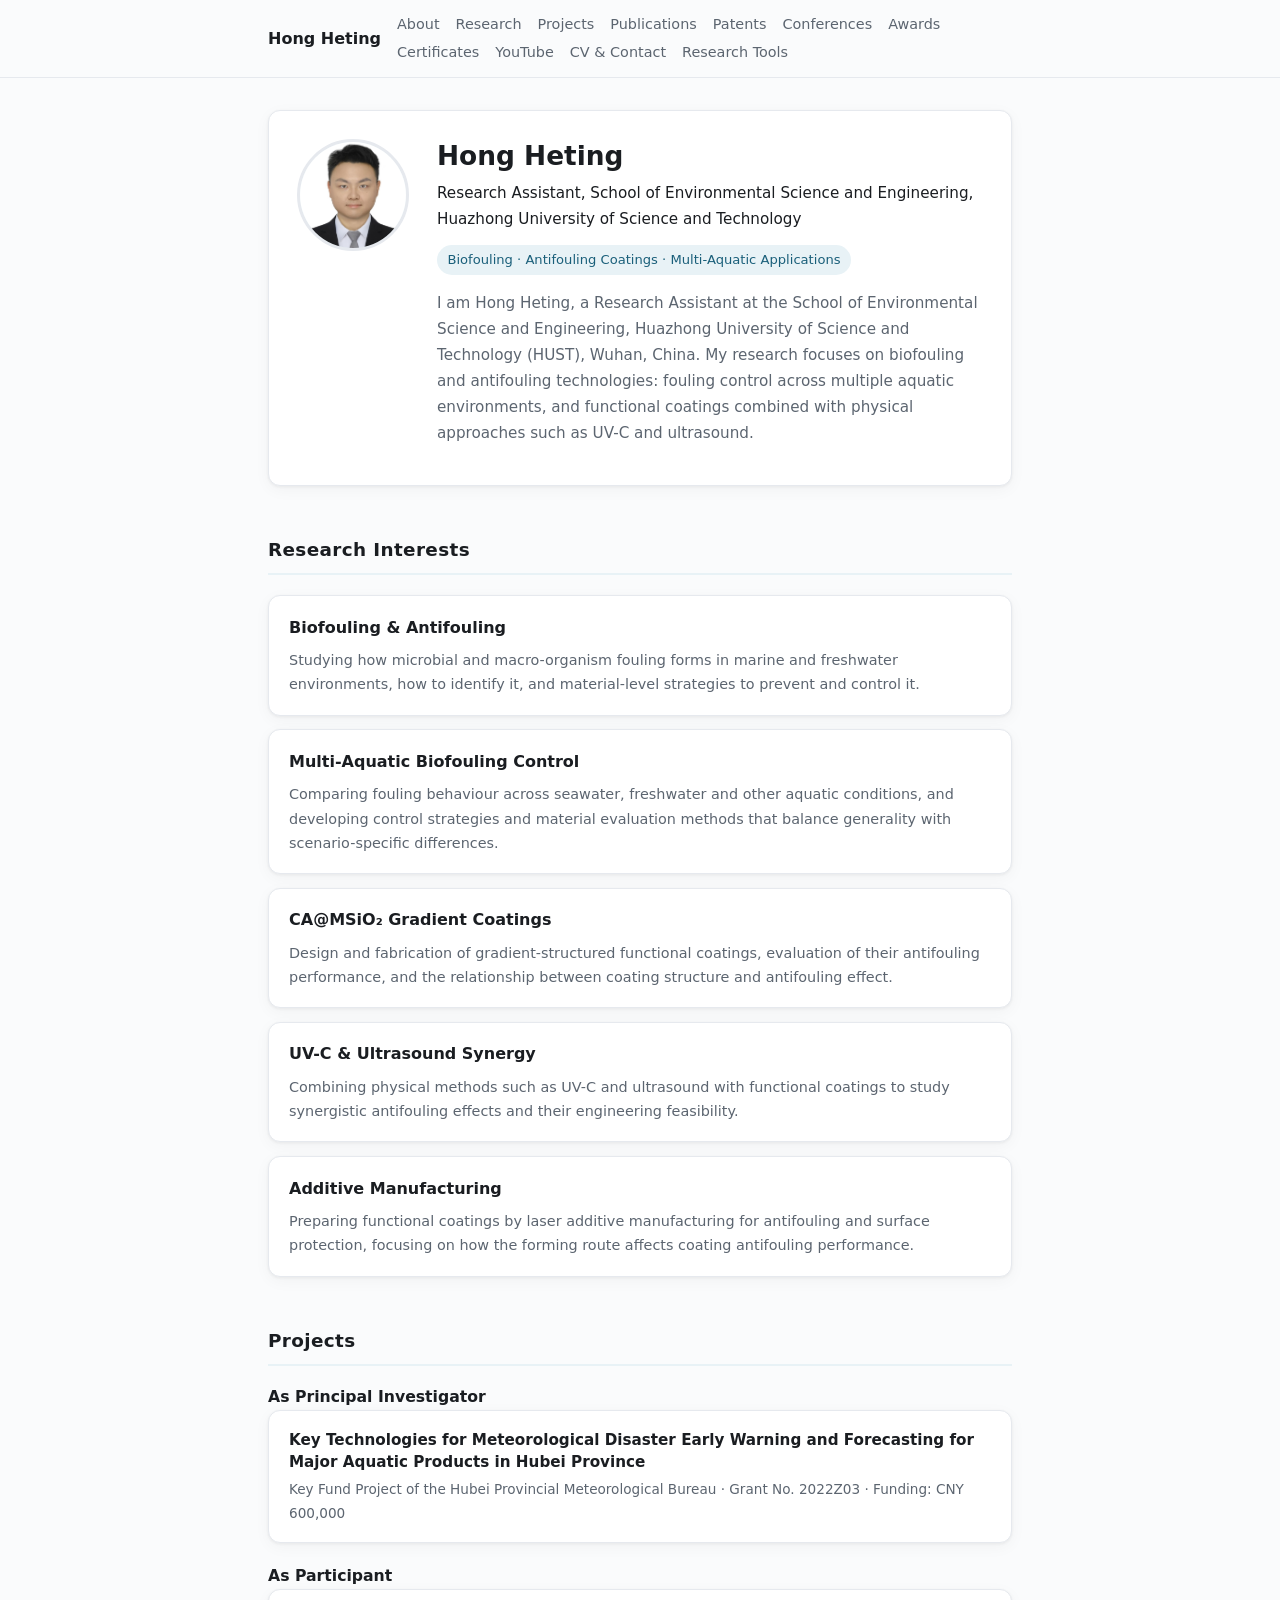
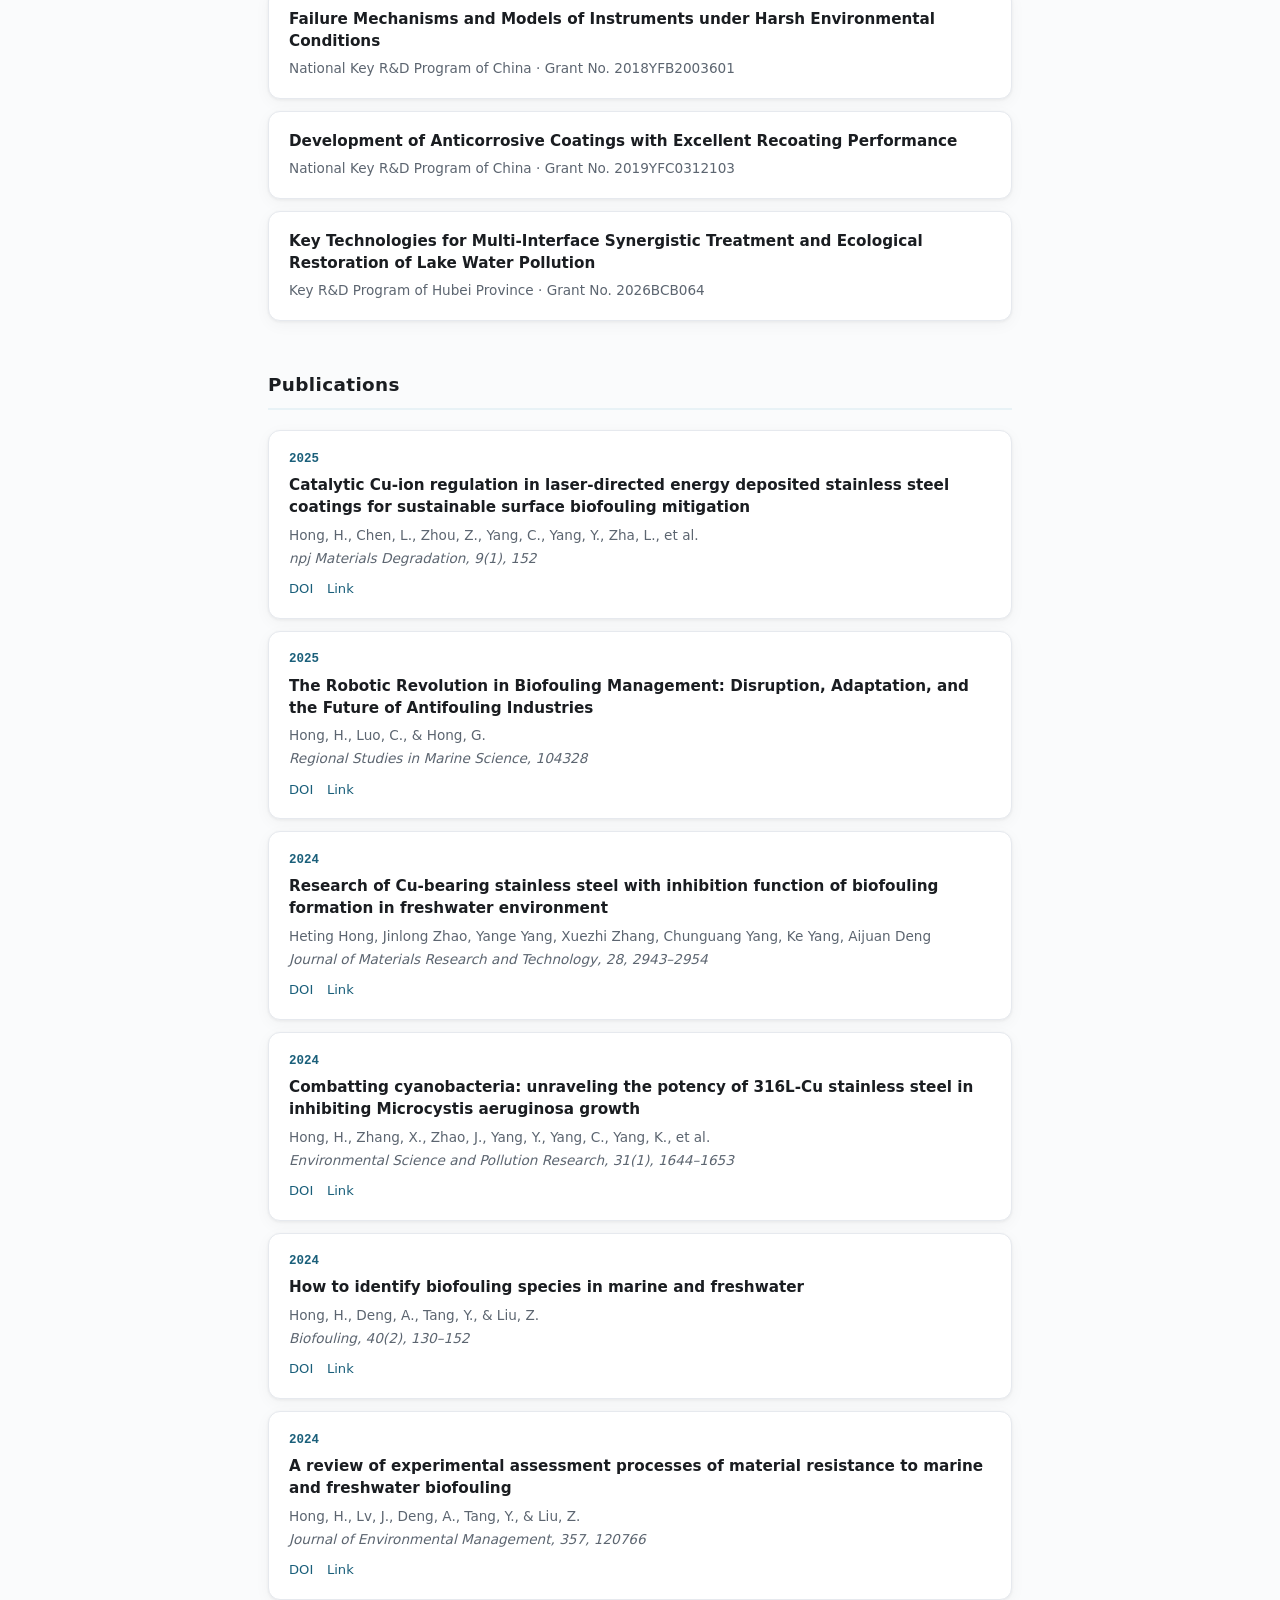
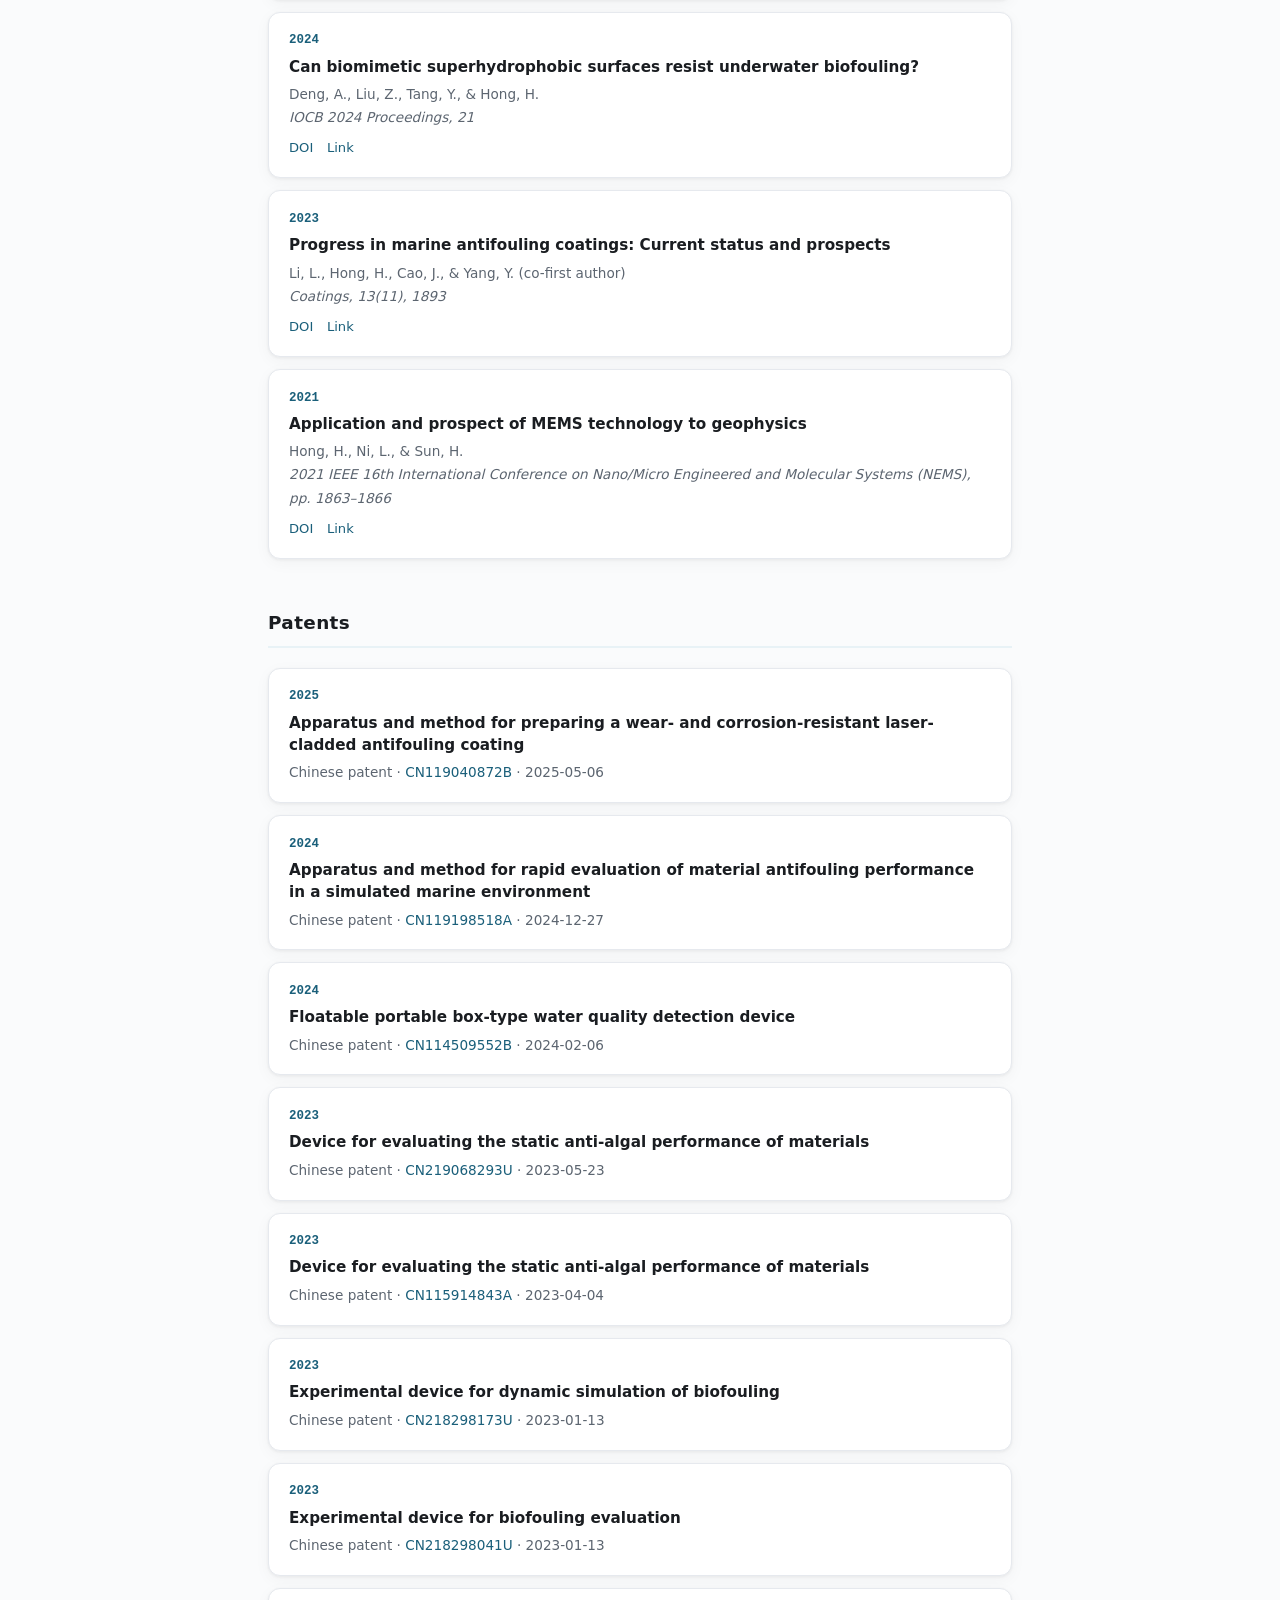
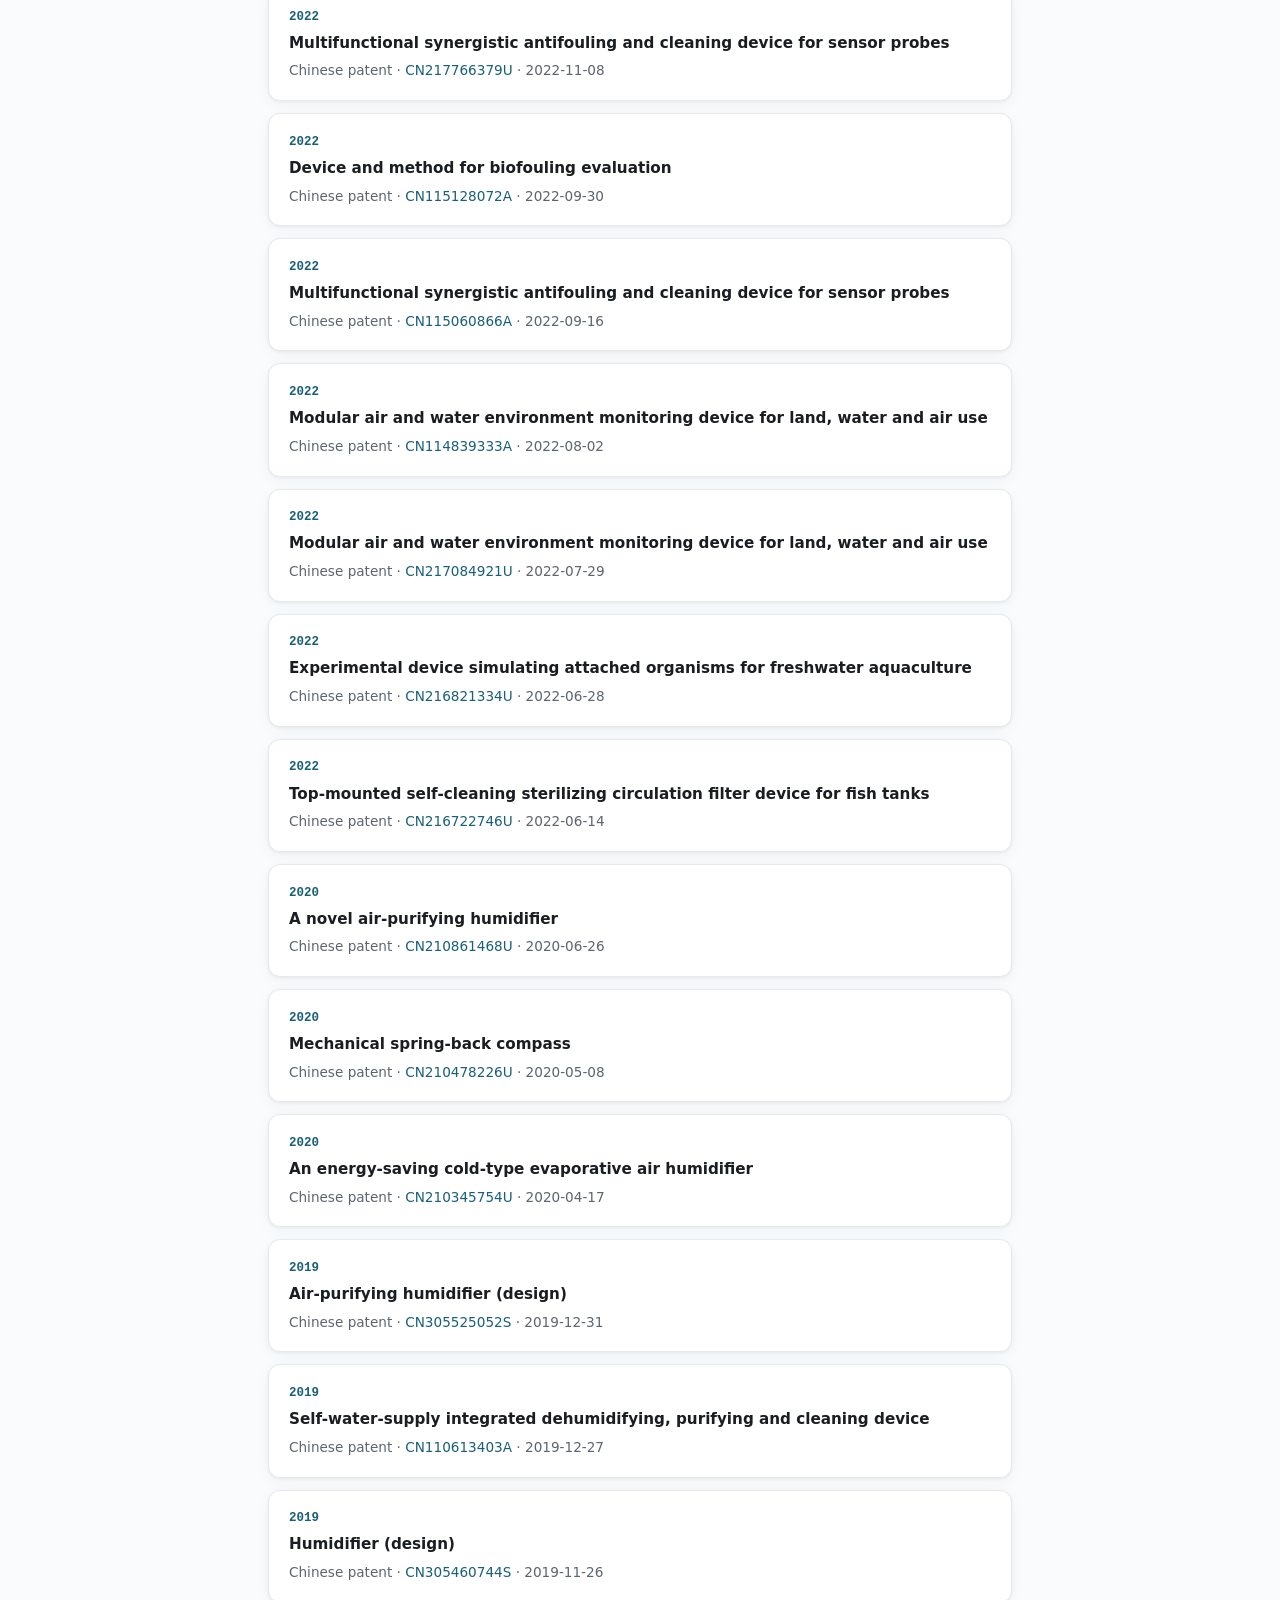
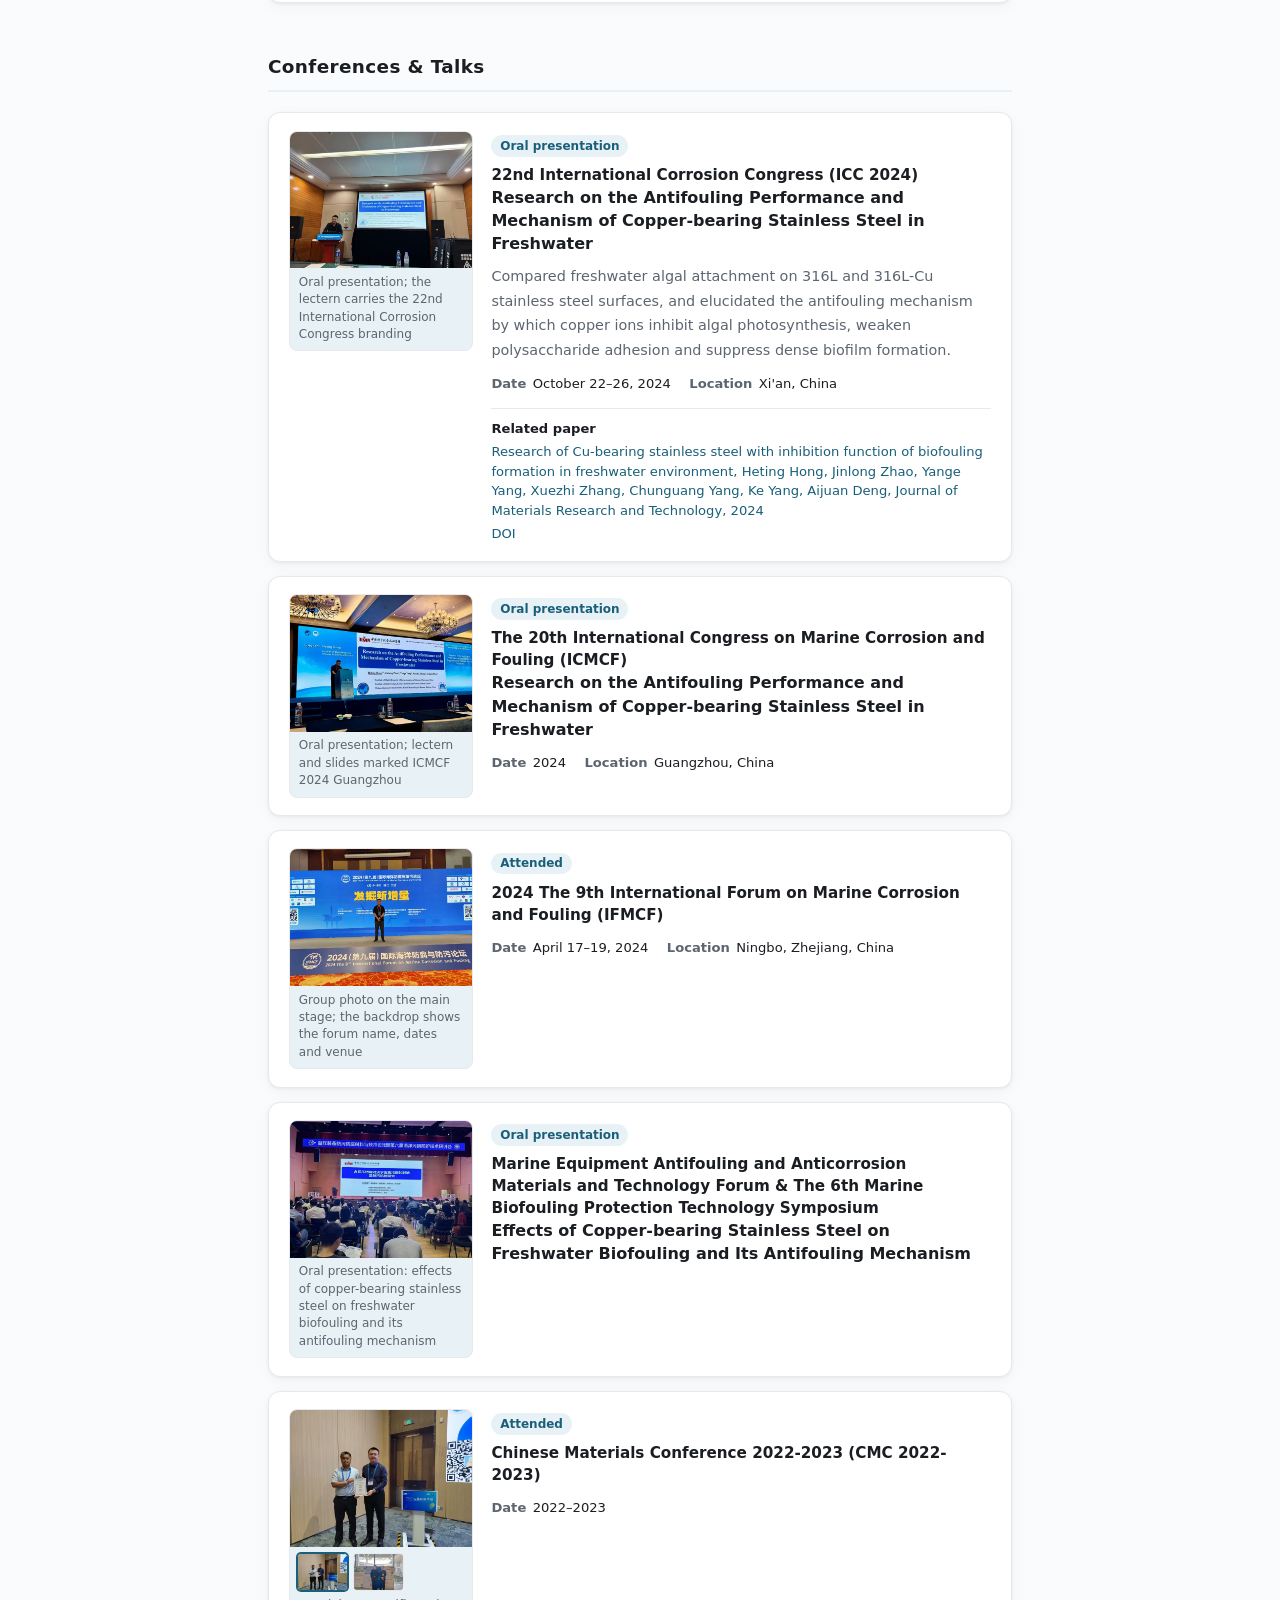
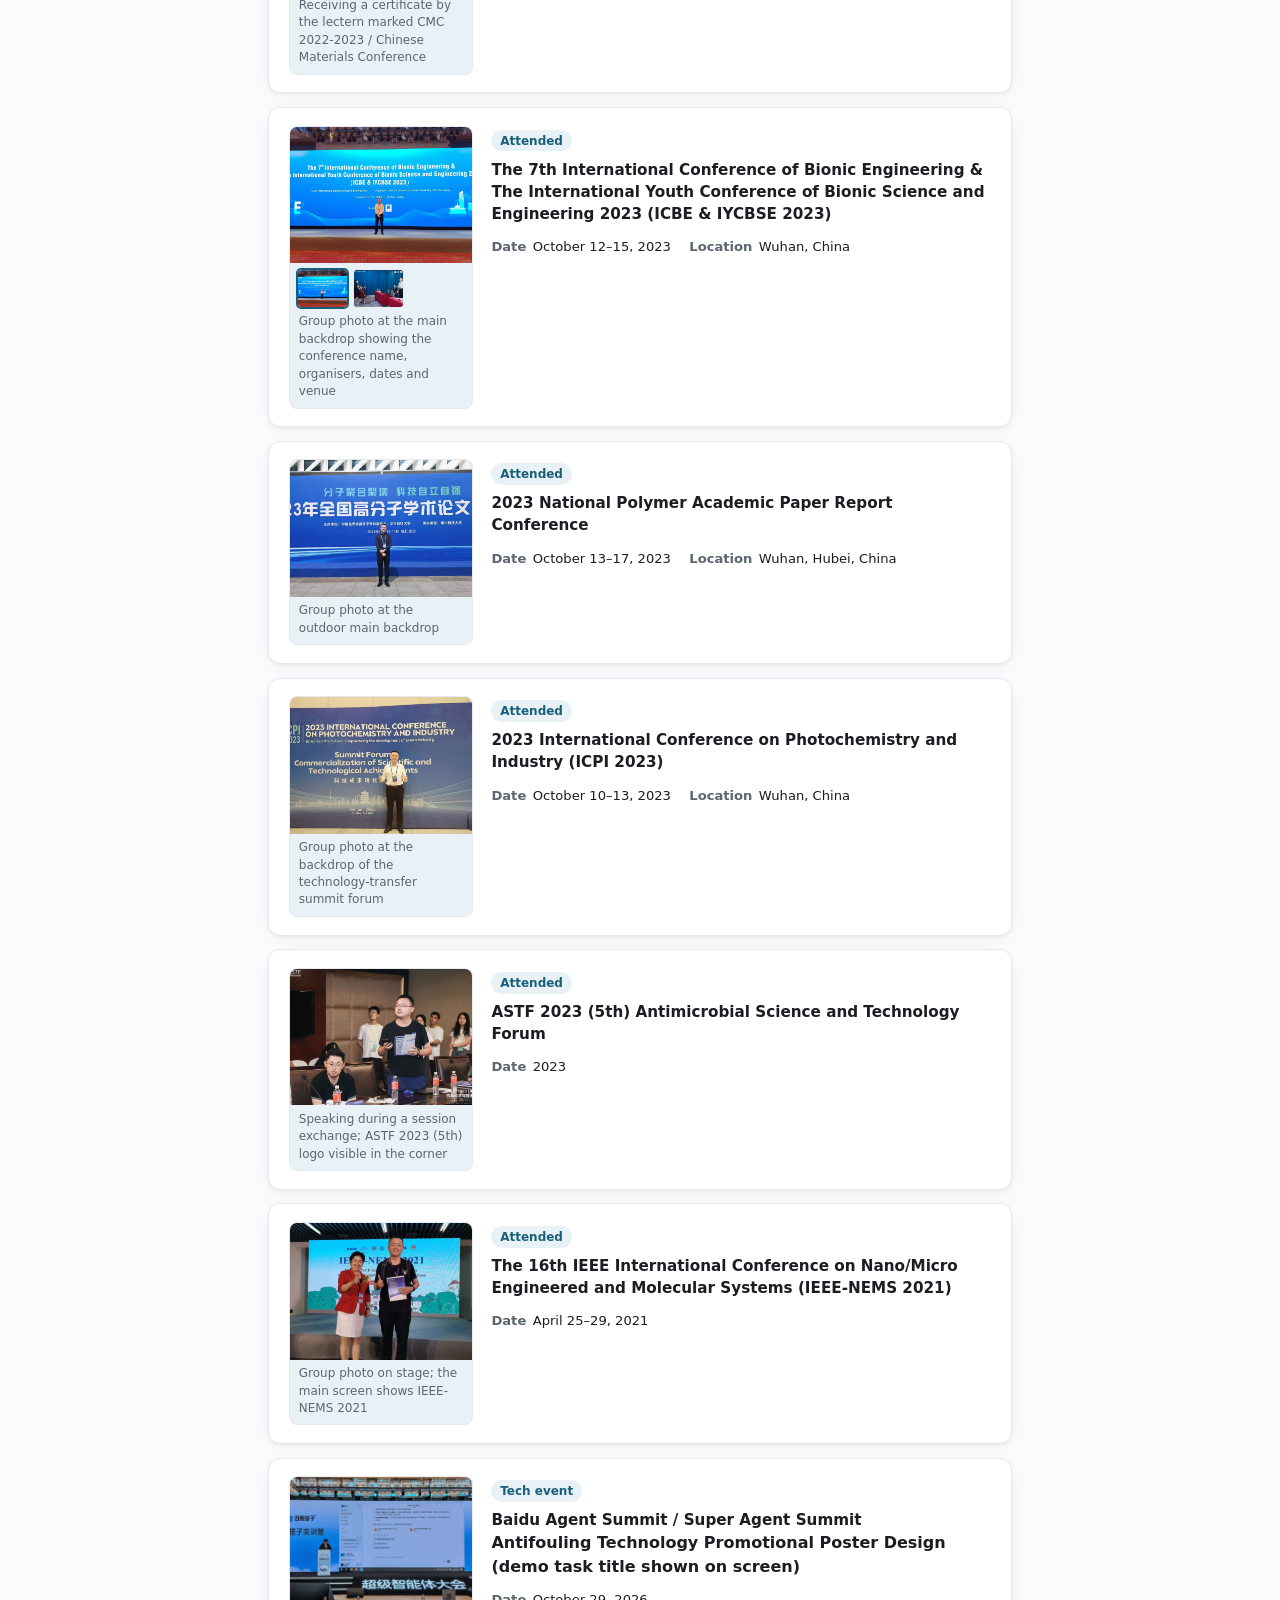
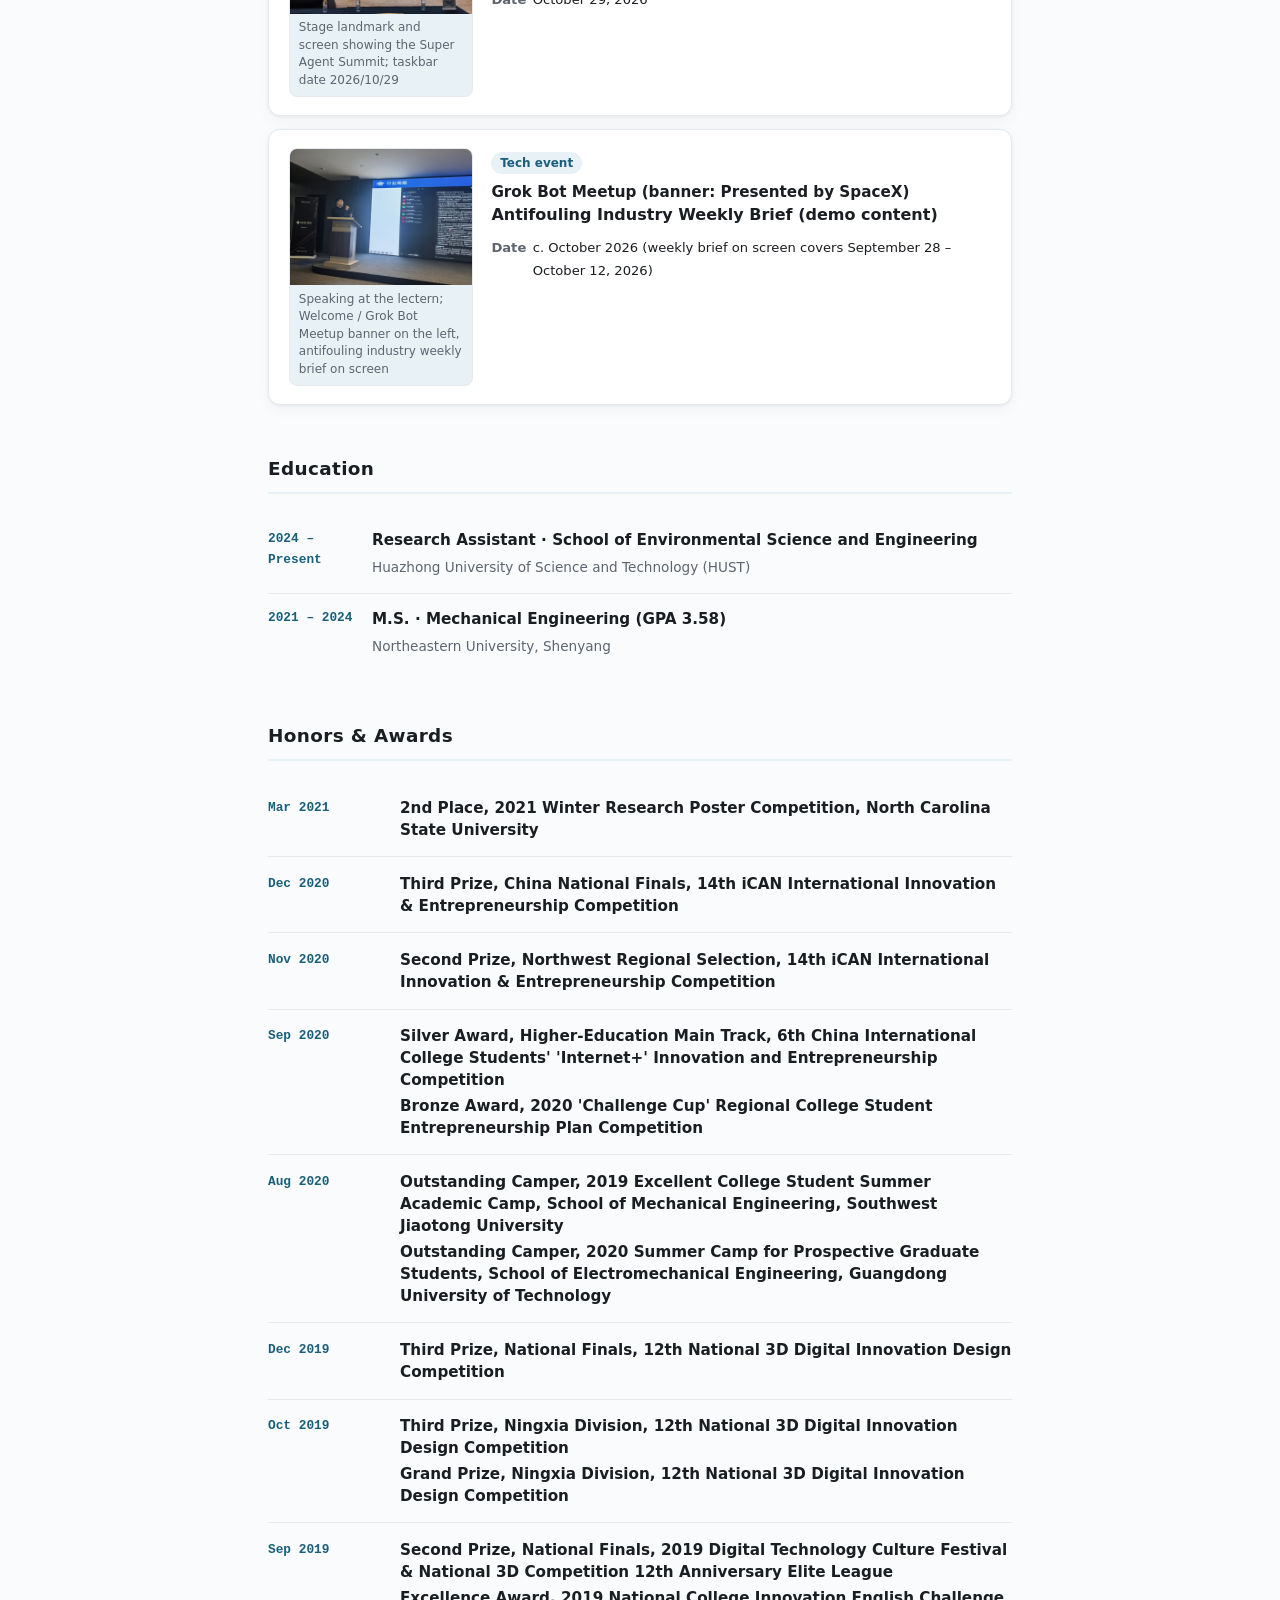
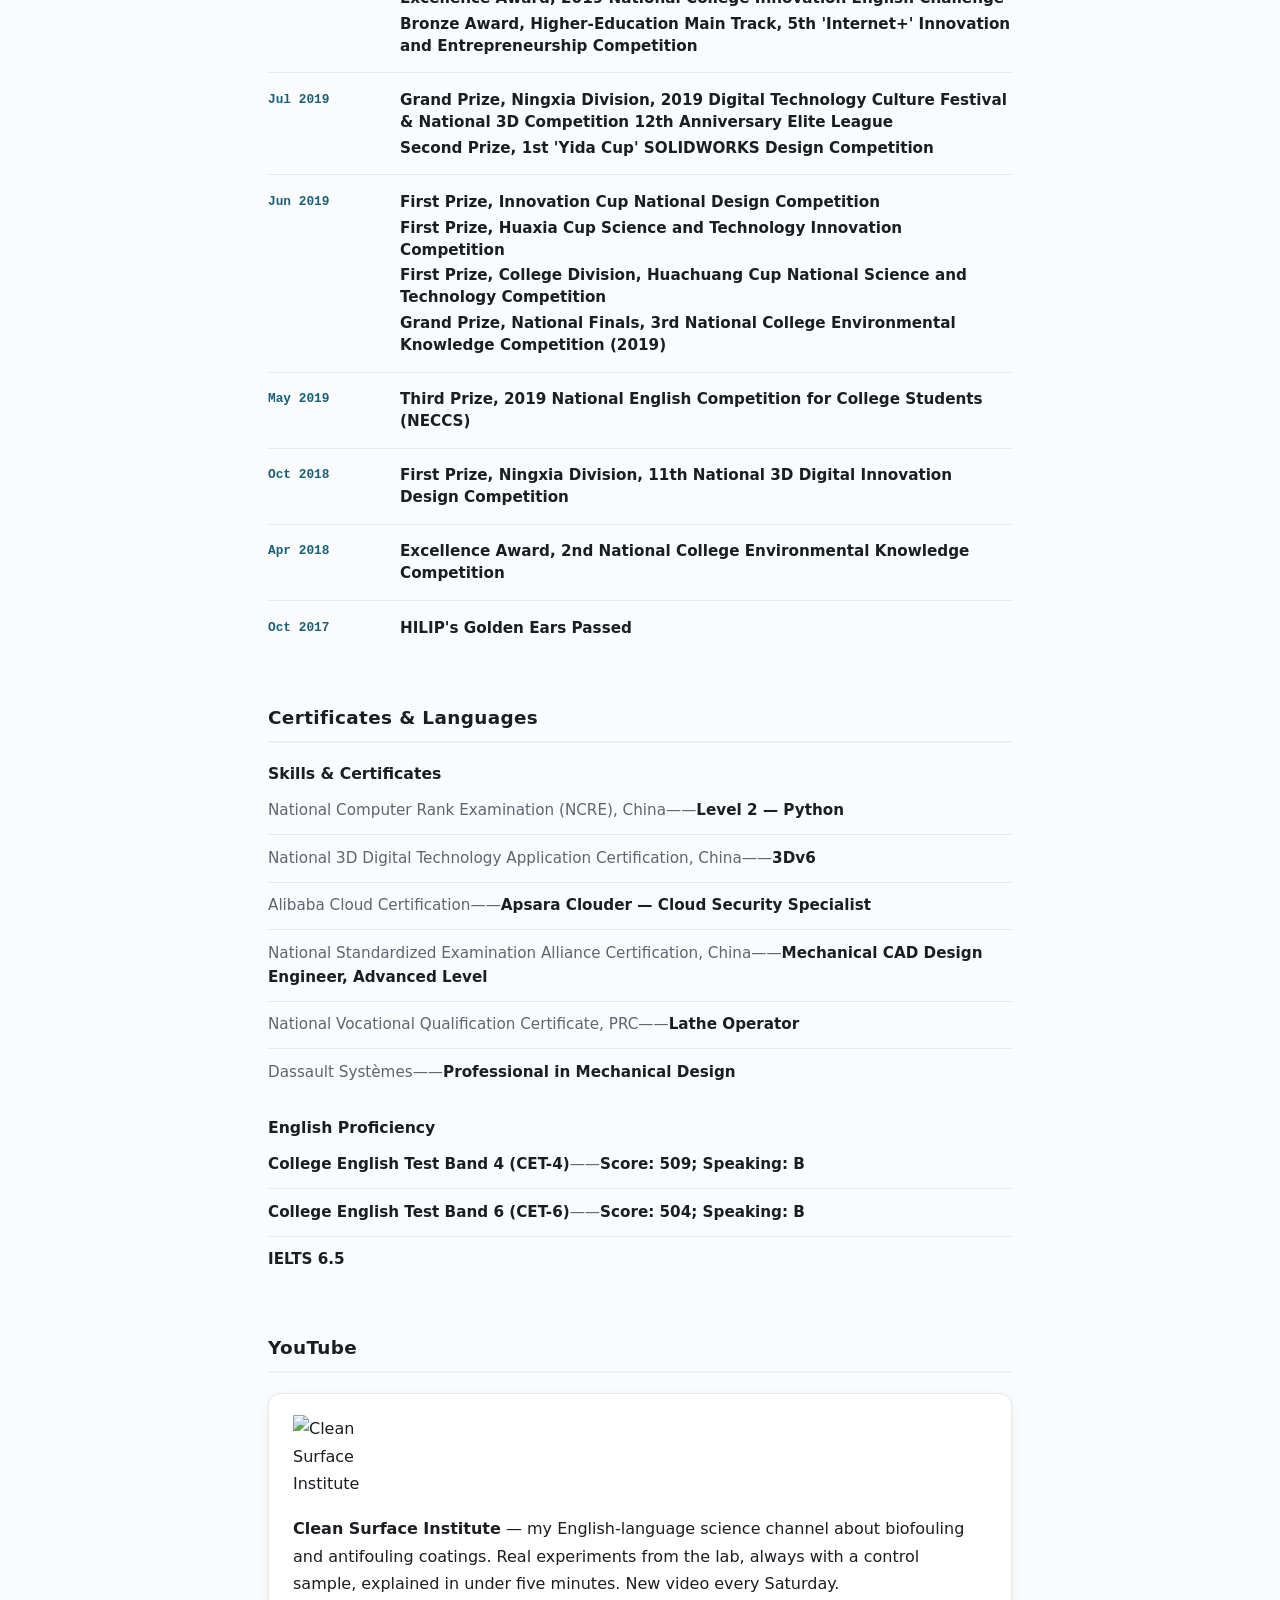
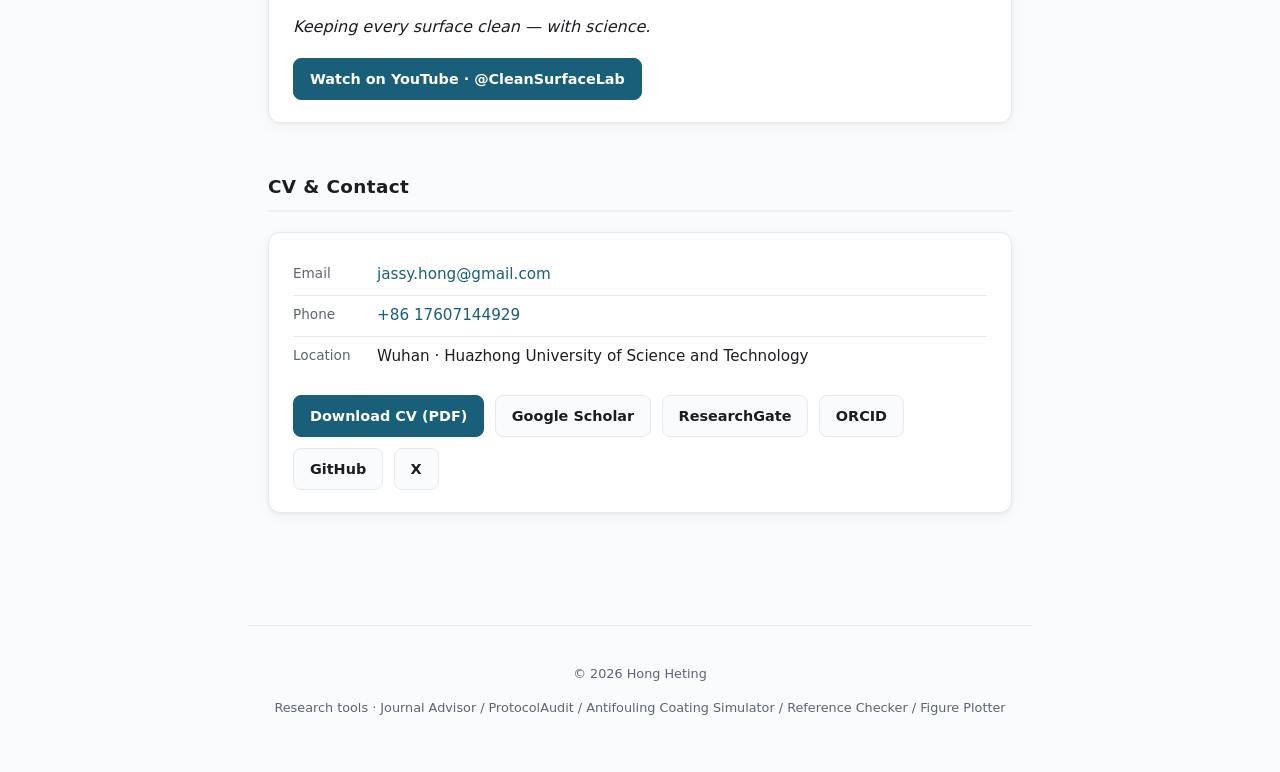
==== commit 7f821b68: "Add channel logo to YouTube section, bump asset versions" ====
--- a/index.html
+++ b/index.html
@@ -5,7 +5,7 @@
   <meta name="viewport" content="width=device-width, initial-scale=1" />
   <meta name="description" content="Hong Heting — Research Assistant at the School of Environmental Science and Engineering, Huazhong University of Science and Technology. Research on biofouling and antifouling coatings." />
   <title>Hong Heting · Academic Homepage</title>
-  <link rel="stylesheet" href="css/style.css" />
+  <link rel="stylesheet" href="css/style.css?v=20261105x" />
 </head>
 <body>
   <a class="skip-link" href="#main">Skip to content</a>
@@ -141,8 +141,13 @@
         YouTube
       </h2>
       <div class="contact-card">
-        <p><strong>Clean Surface Institute</strong> — my English-language science channel about biofouling and antifouling coatings. Real experiments from the lab, always with a control sample, explained in under five minutes. New video every Saturday.</p>
-        <p><em>Keeping every surface clean — with science.</em></p>
+        <div class="media-flex">
+          <img class="media-logo" src="assets/youtube-logo.png" alt="Clean Surface Institute channel logo" width="84" height="84" />
+          <div>
+            <p><strong>Clean Surface Institute</strong> — my English-language science channel about biofouling and antifouling coatings. Real experiments from the lab, always with a control sample, explained in under five minutes. New video every Saturday.</p>
+            <p><em>Keeping every surface clean — with science.</em></p>
+          </div>
+        </div>
         <div class="contact-actions">
           <a class="btn btn-primary is-disabled" id="link-youtube" href="#" aria-disabled="true" target="_blank" rel="noopener noreferrer">Watch on YouTube · @CleanSurfaceLab</a>
         </div>
@@ -186,7 +191,7 @@
   </footer>
 
   
-  <script src="js/content.js?v=20261104p2"></script>
-  <script src="js/main.js?v=20261104p2"></script>
+  <script src="js/content.js?v=20261105x"></script>
+  <script src="js/main.js?v=20261105x"></script>
 </body>
 </html>
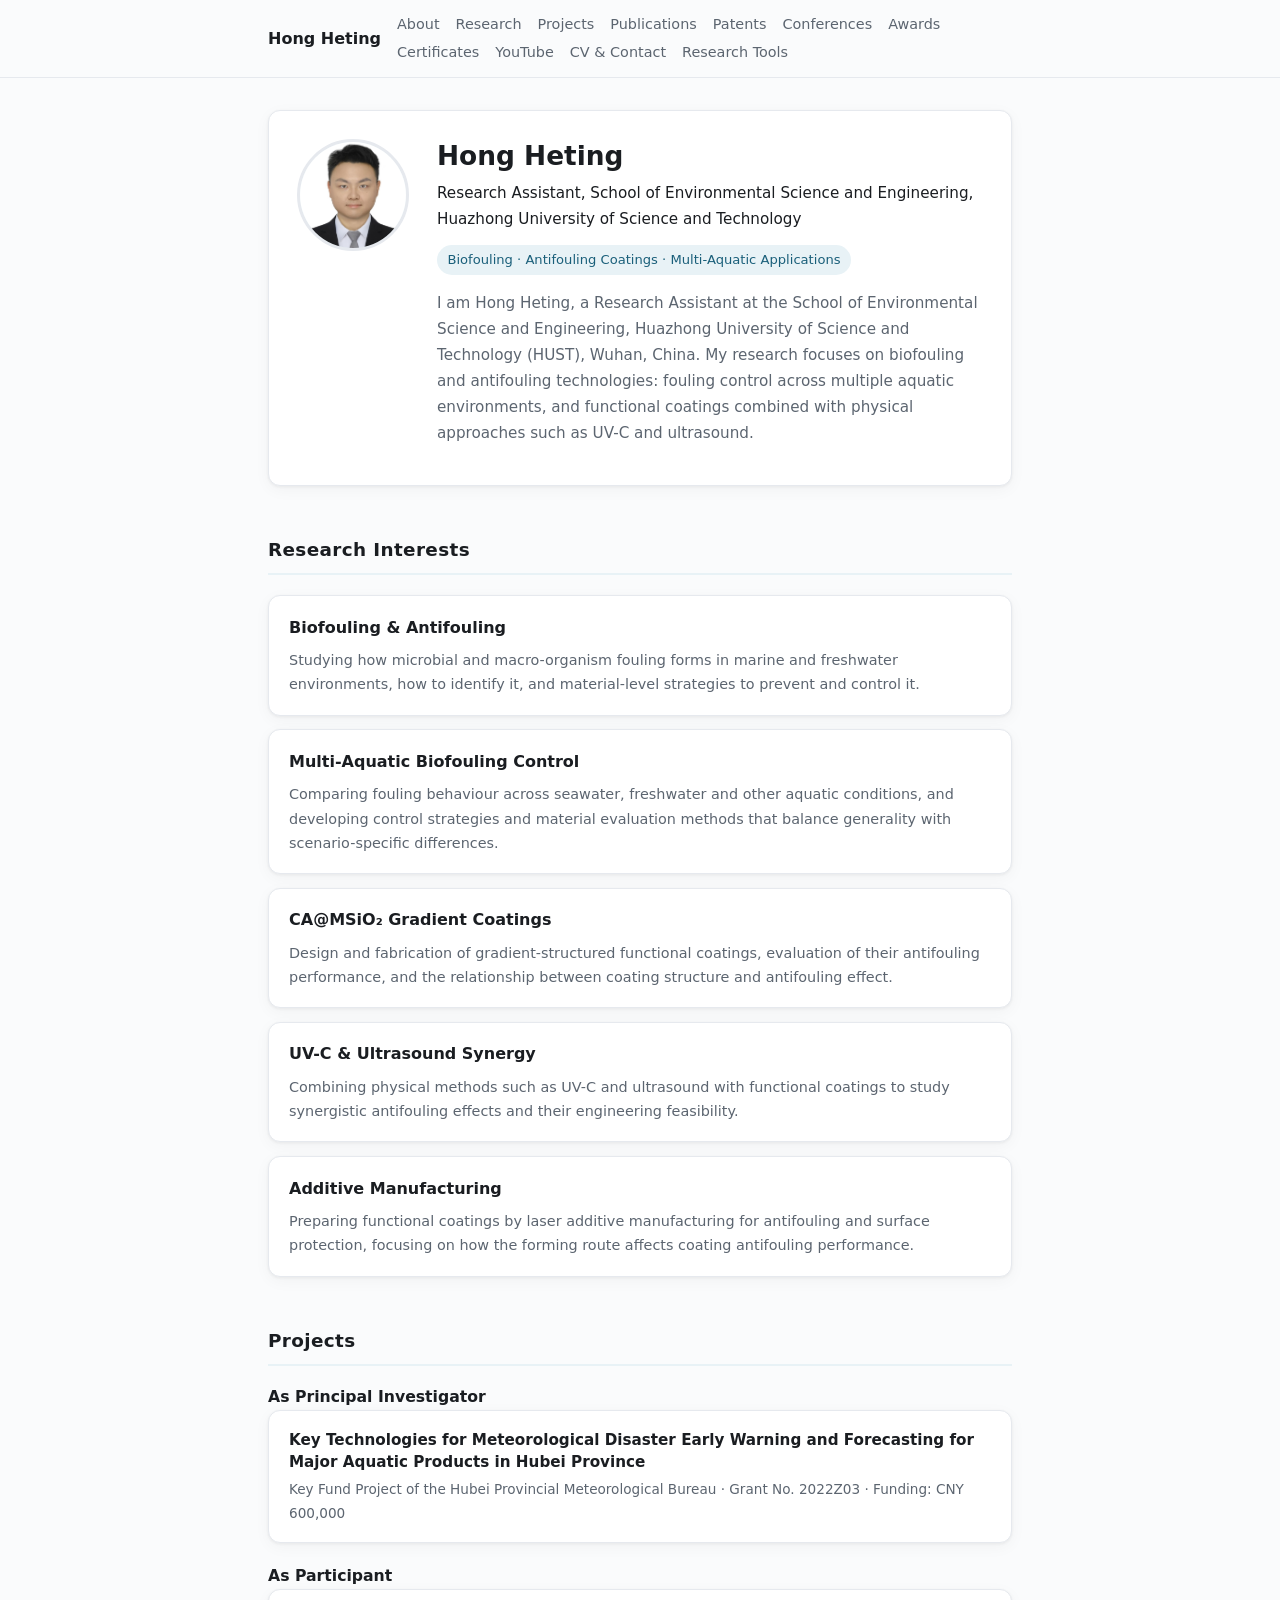
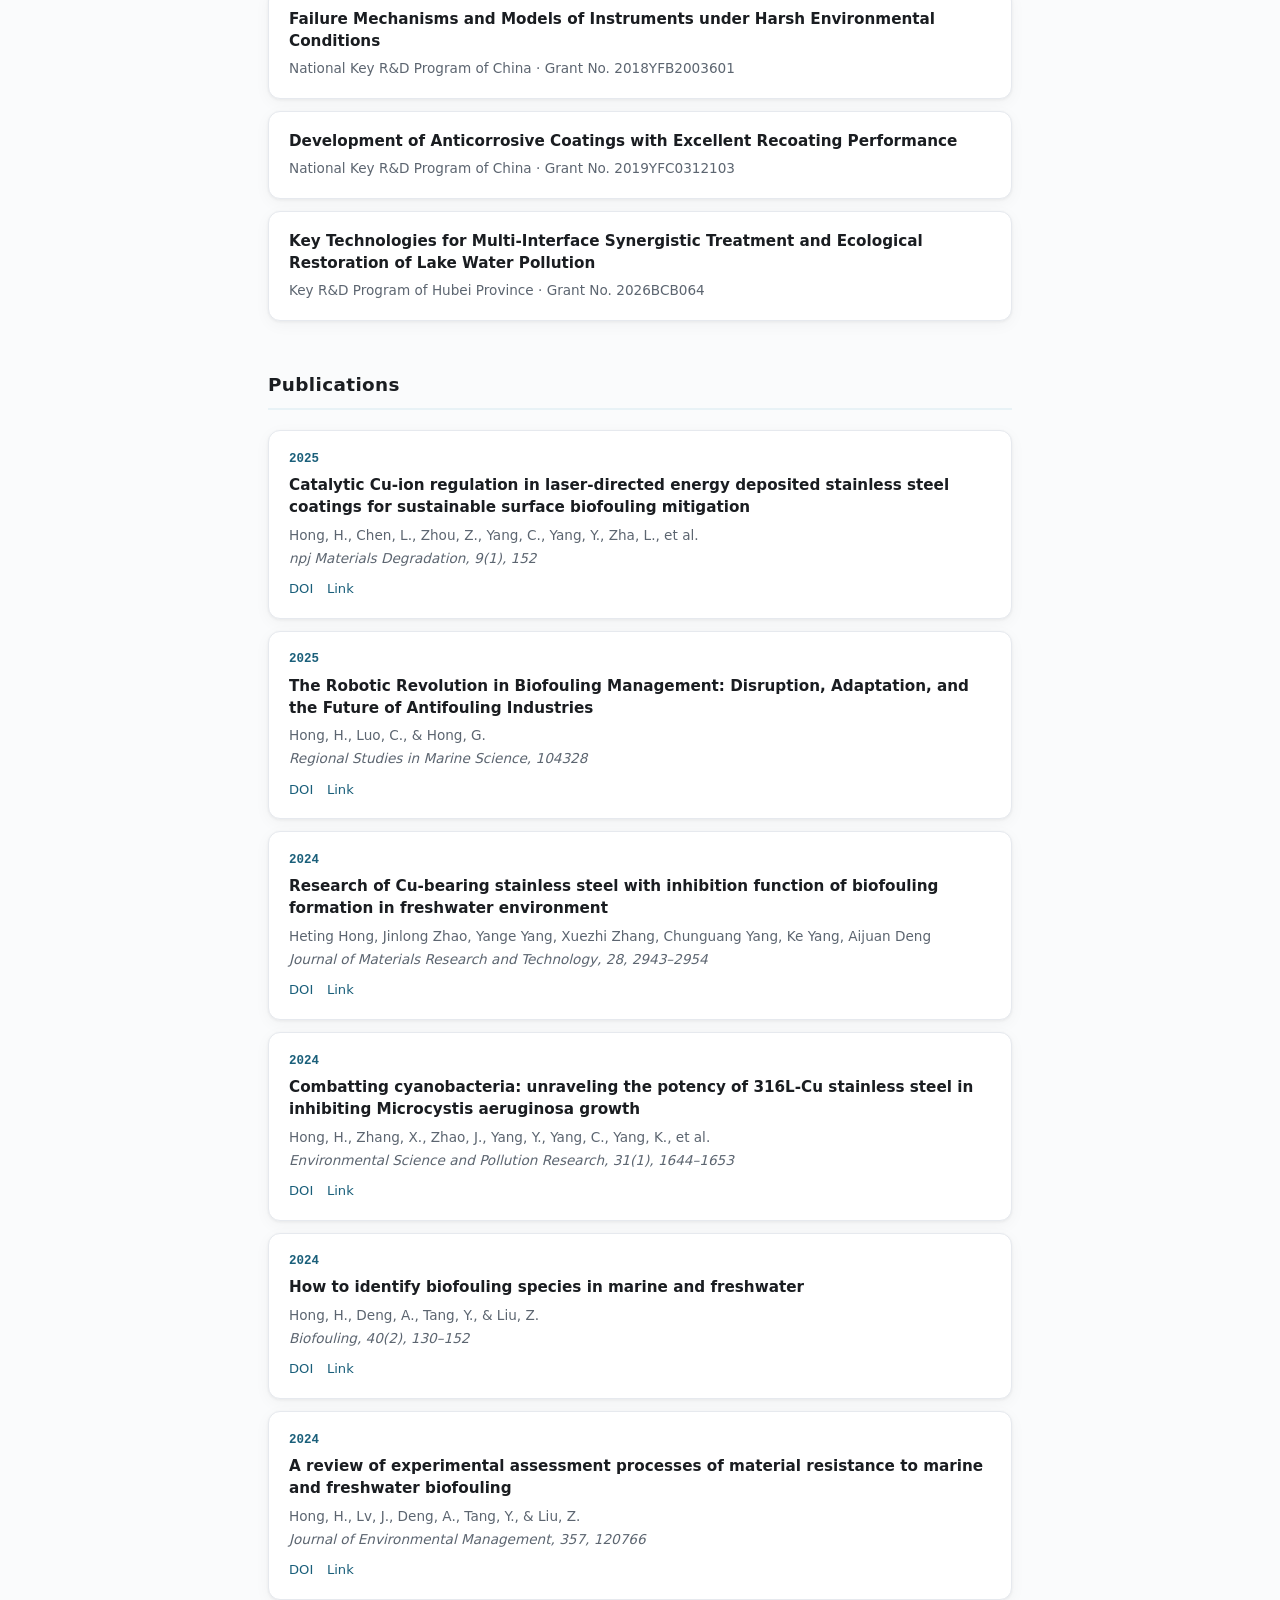
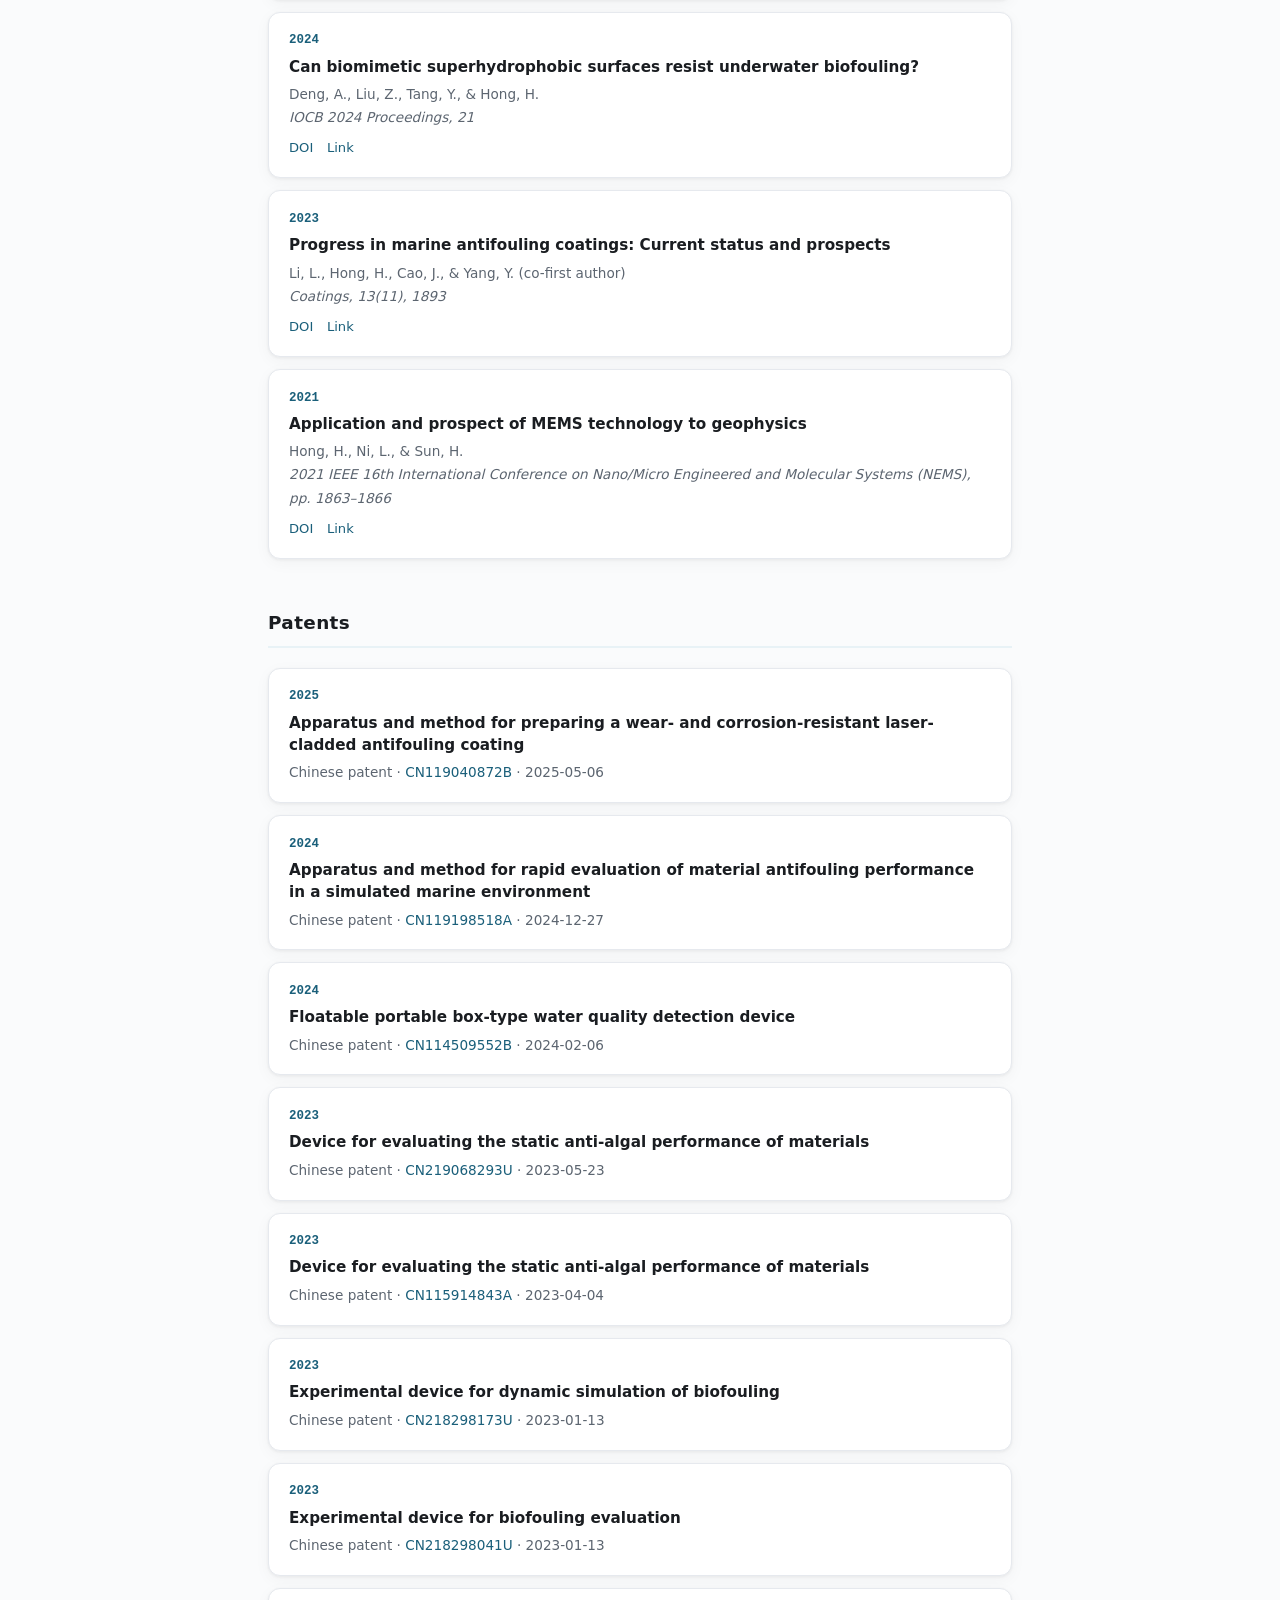
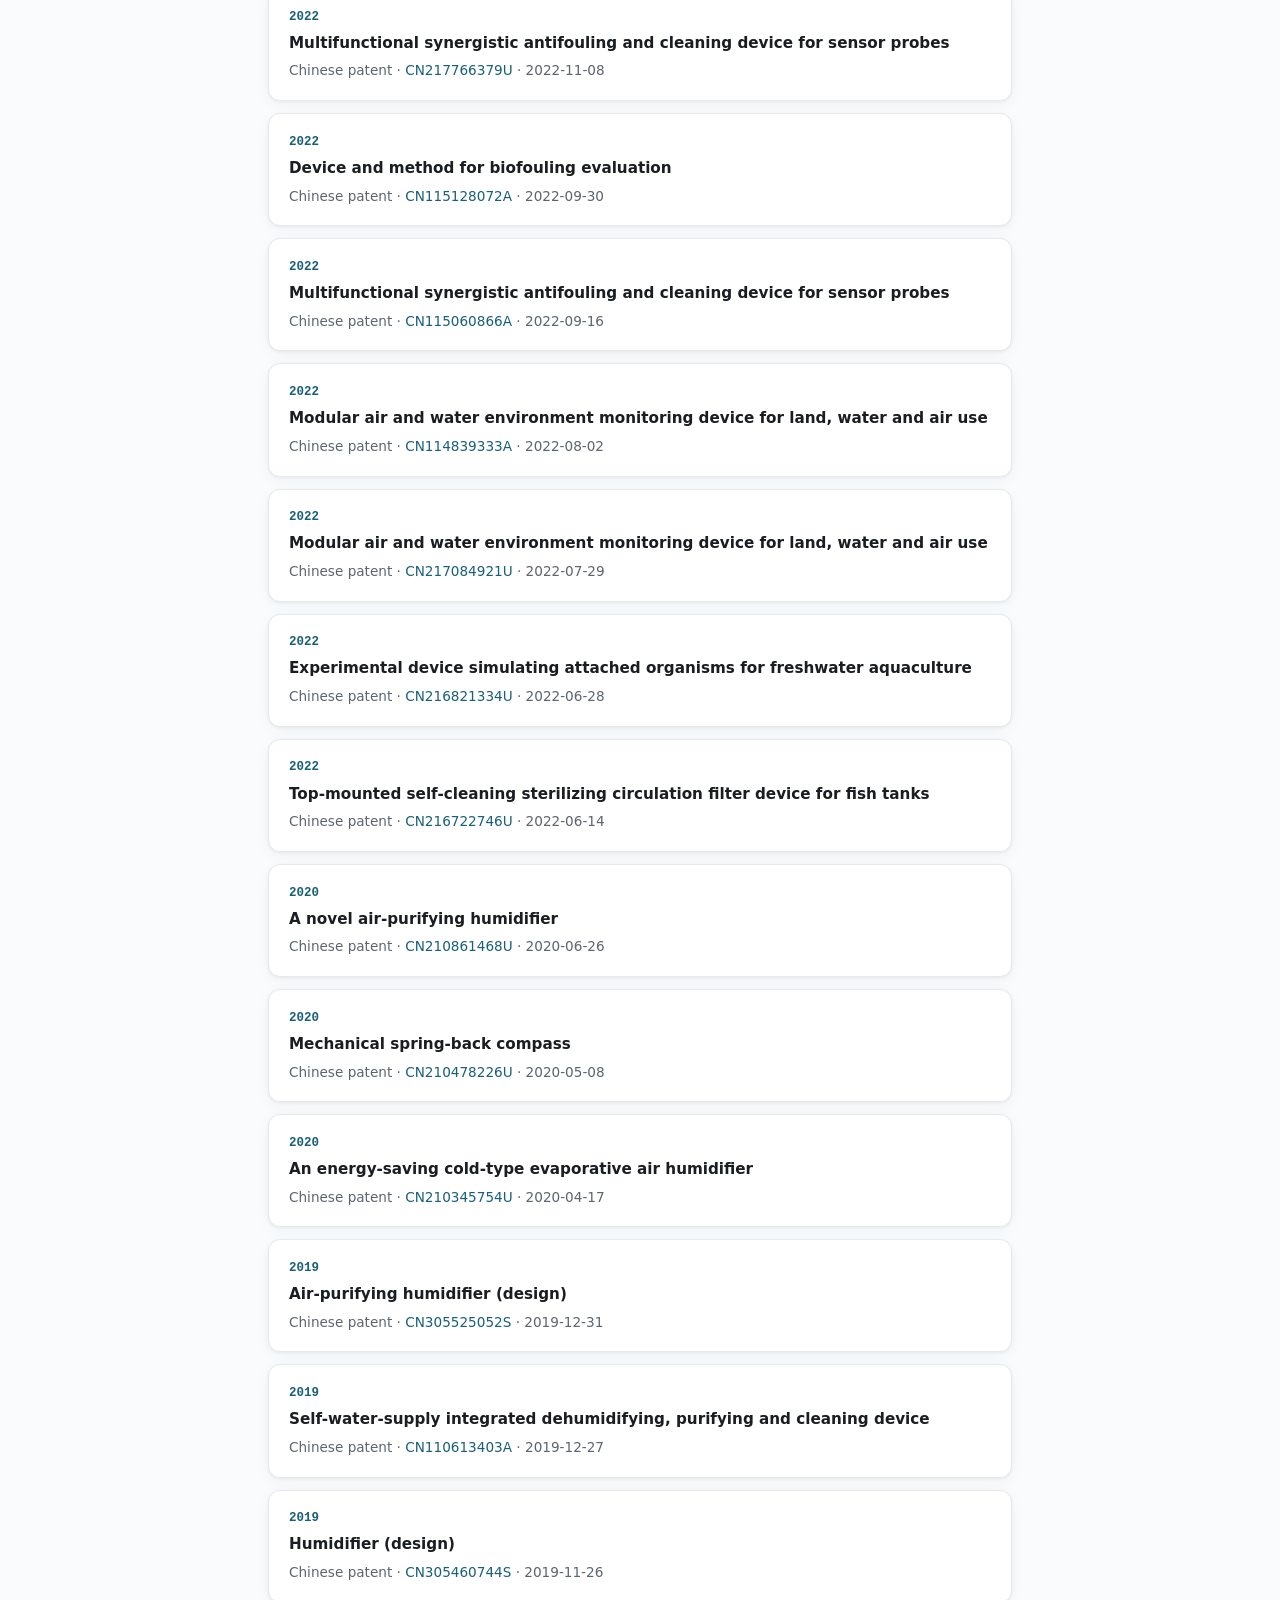
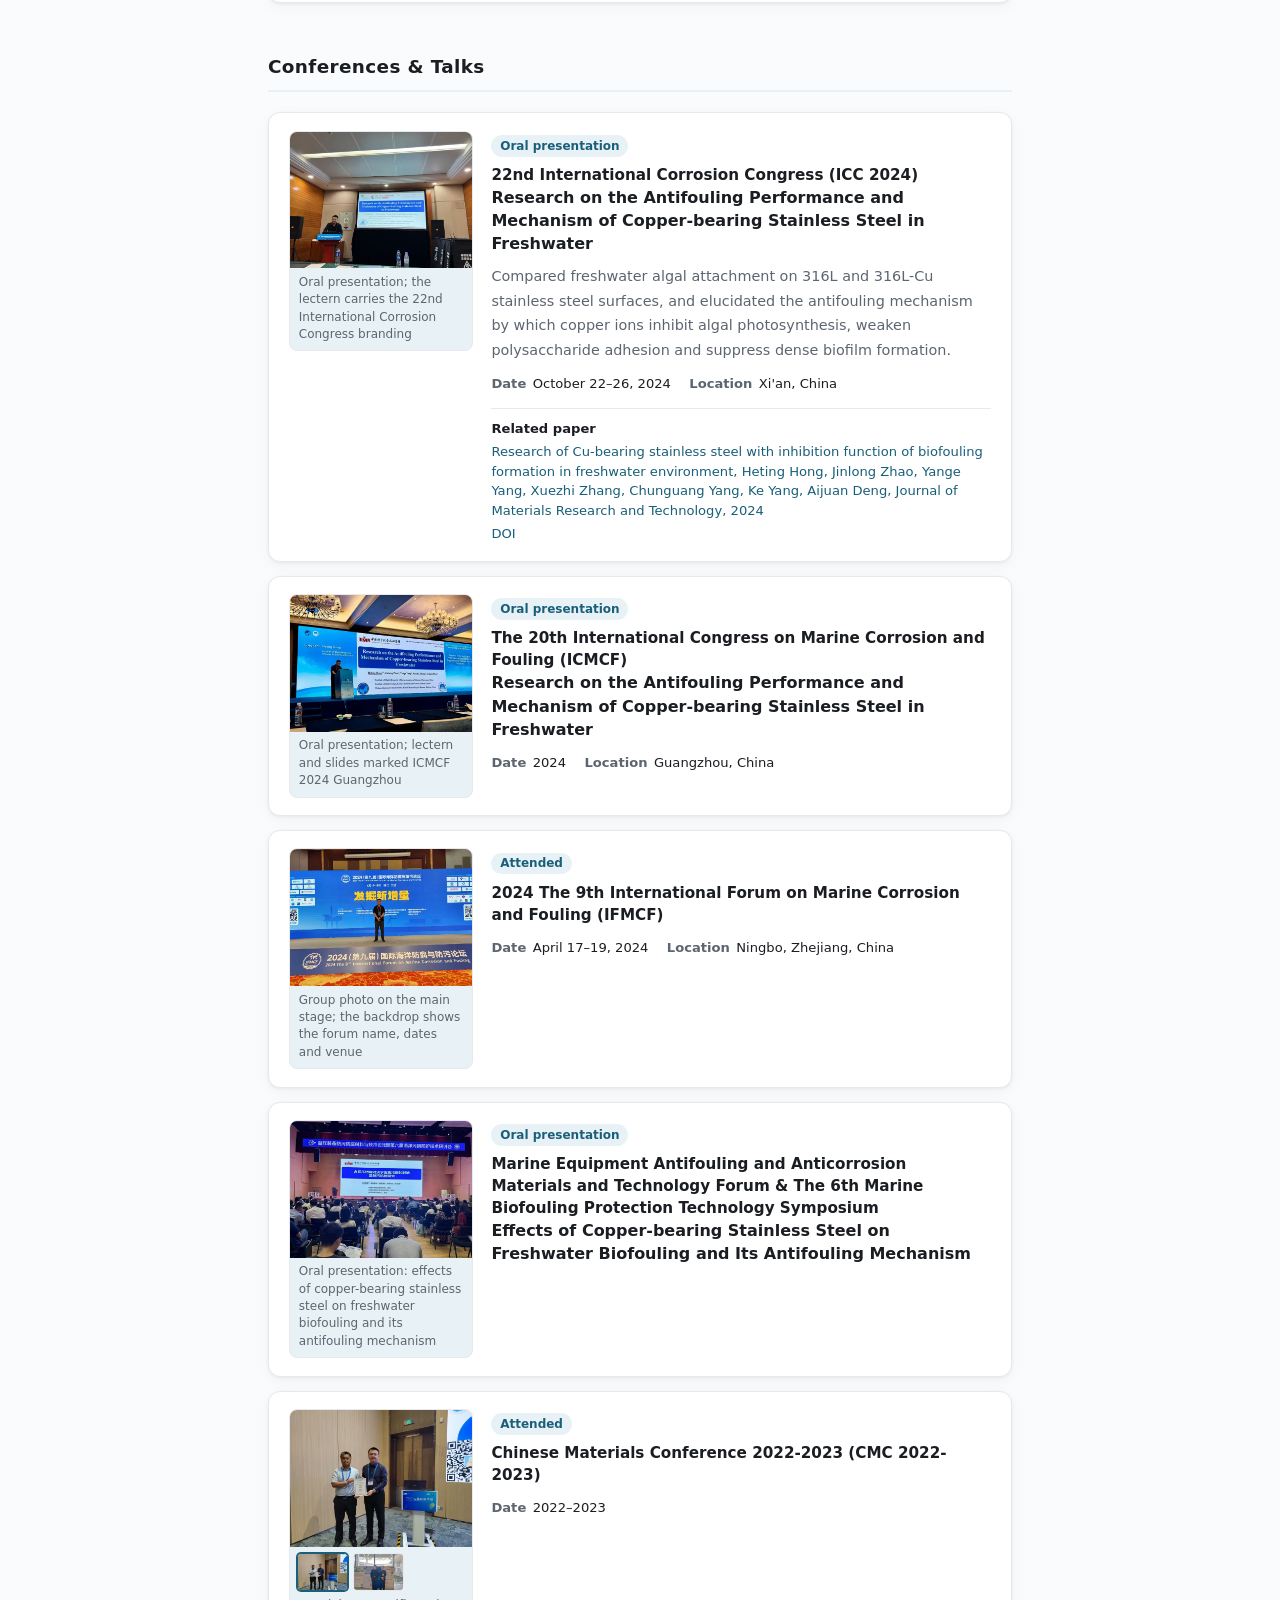
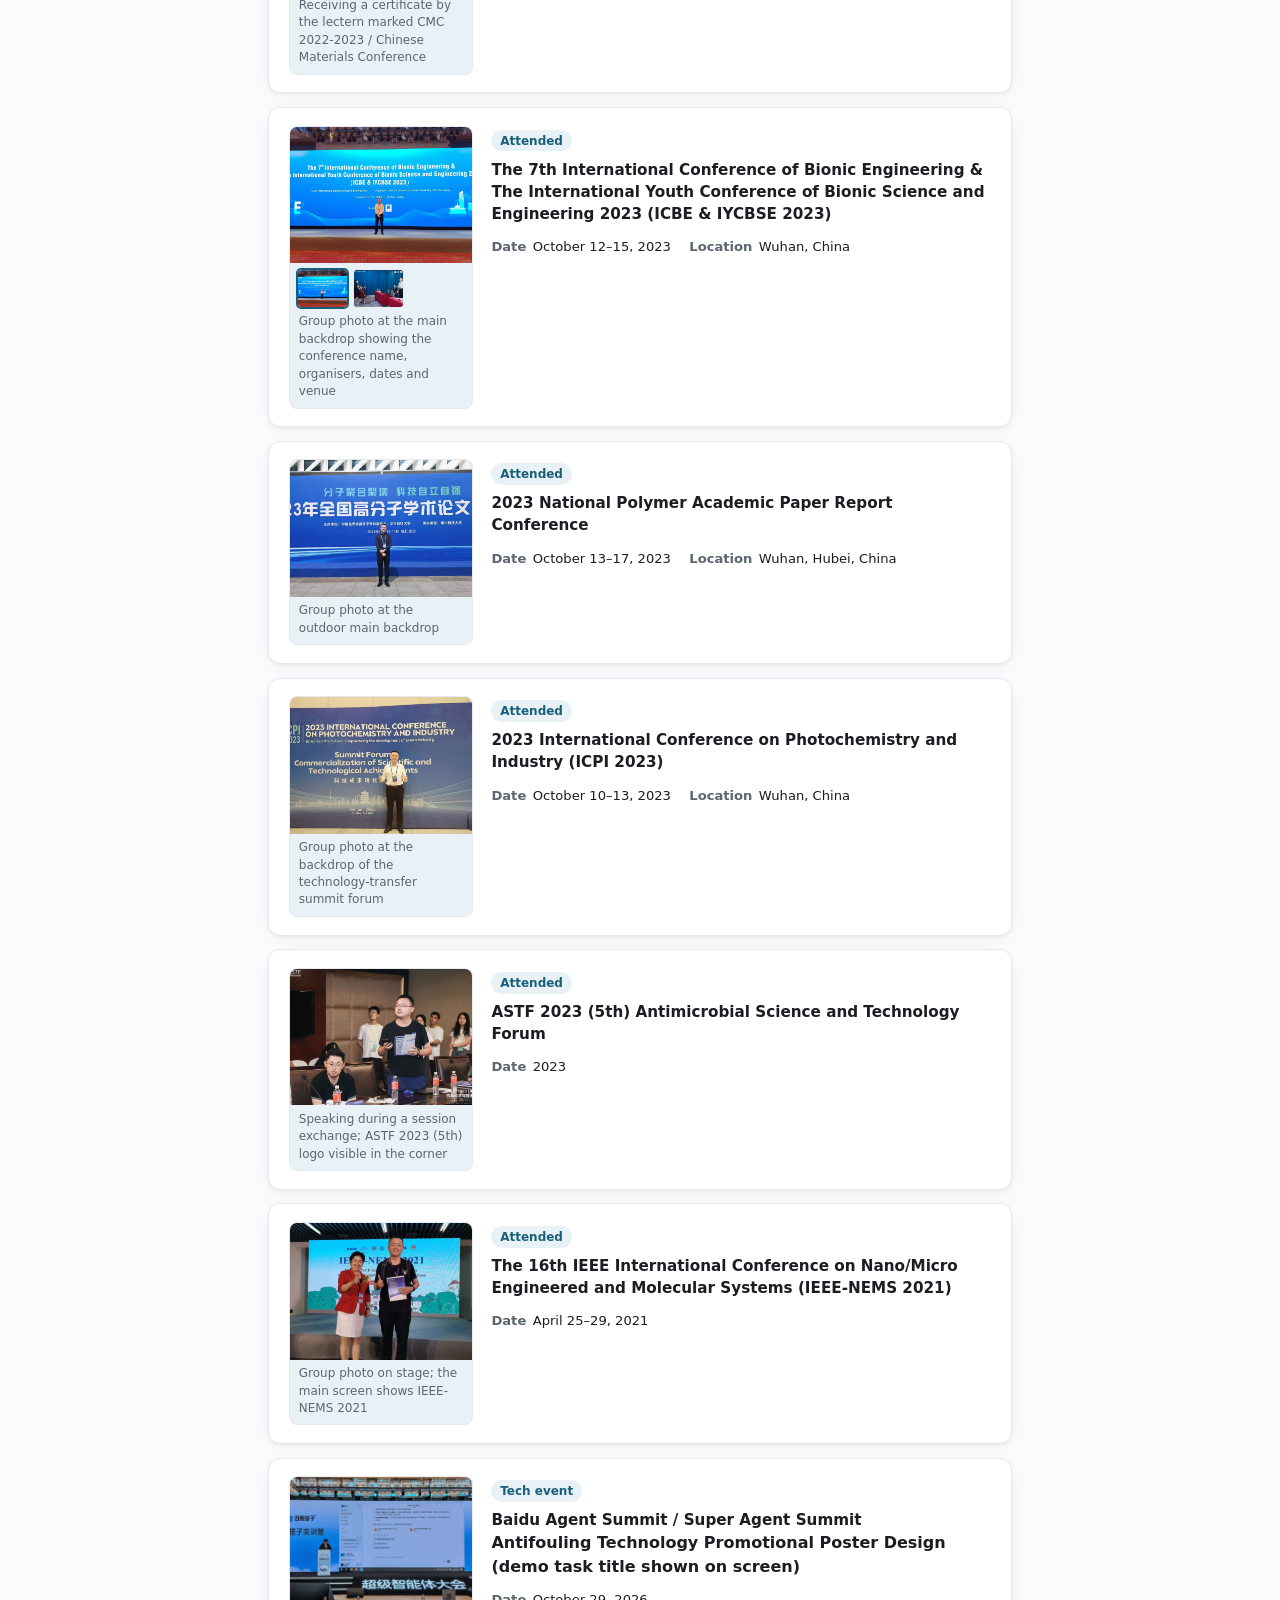
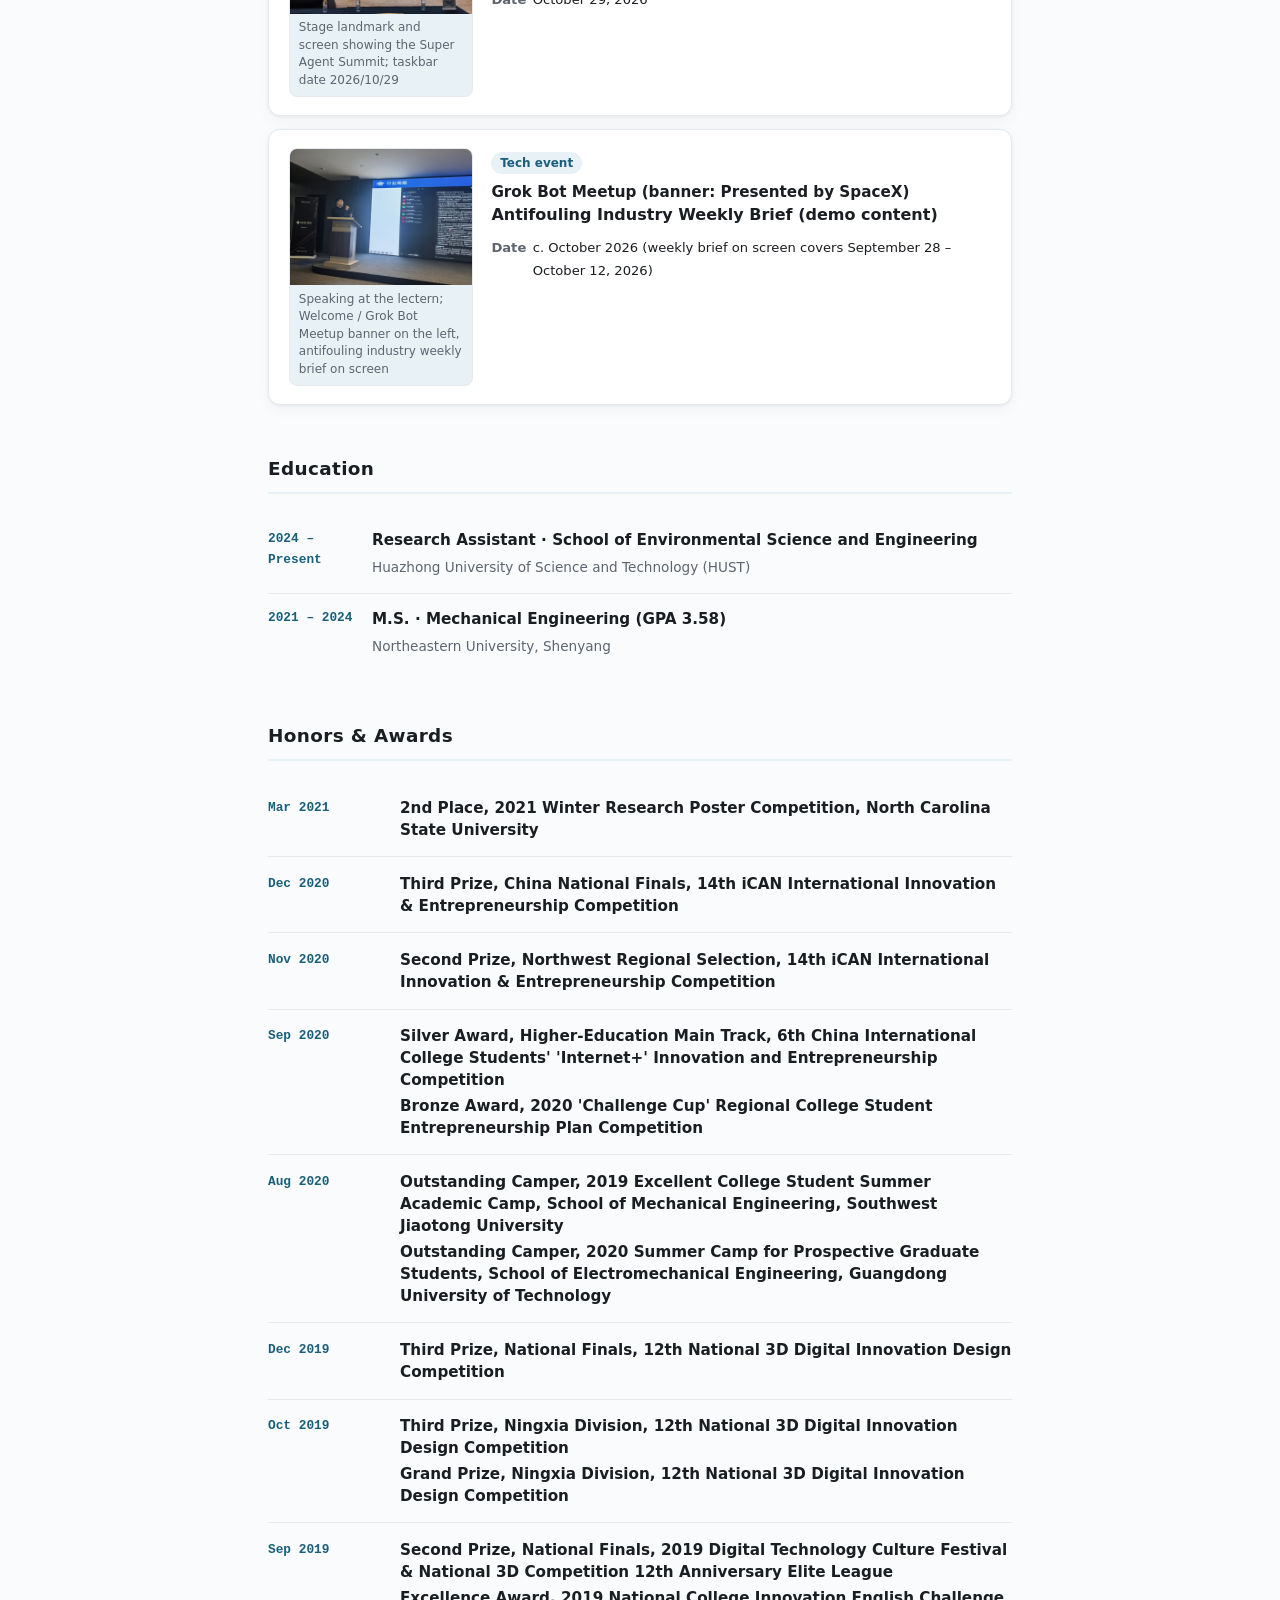
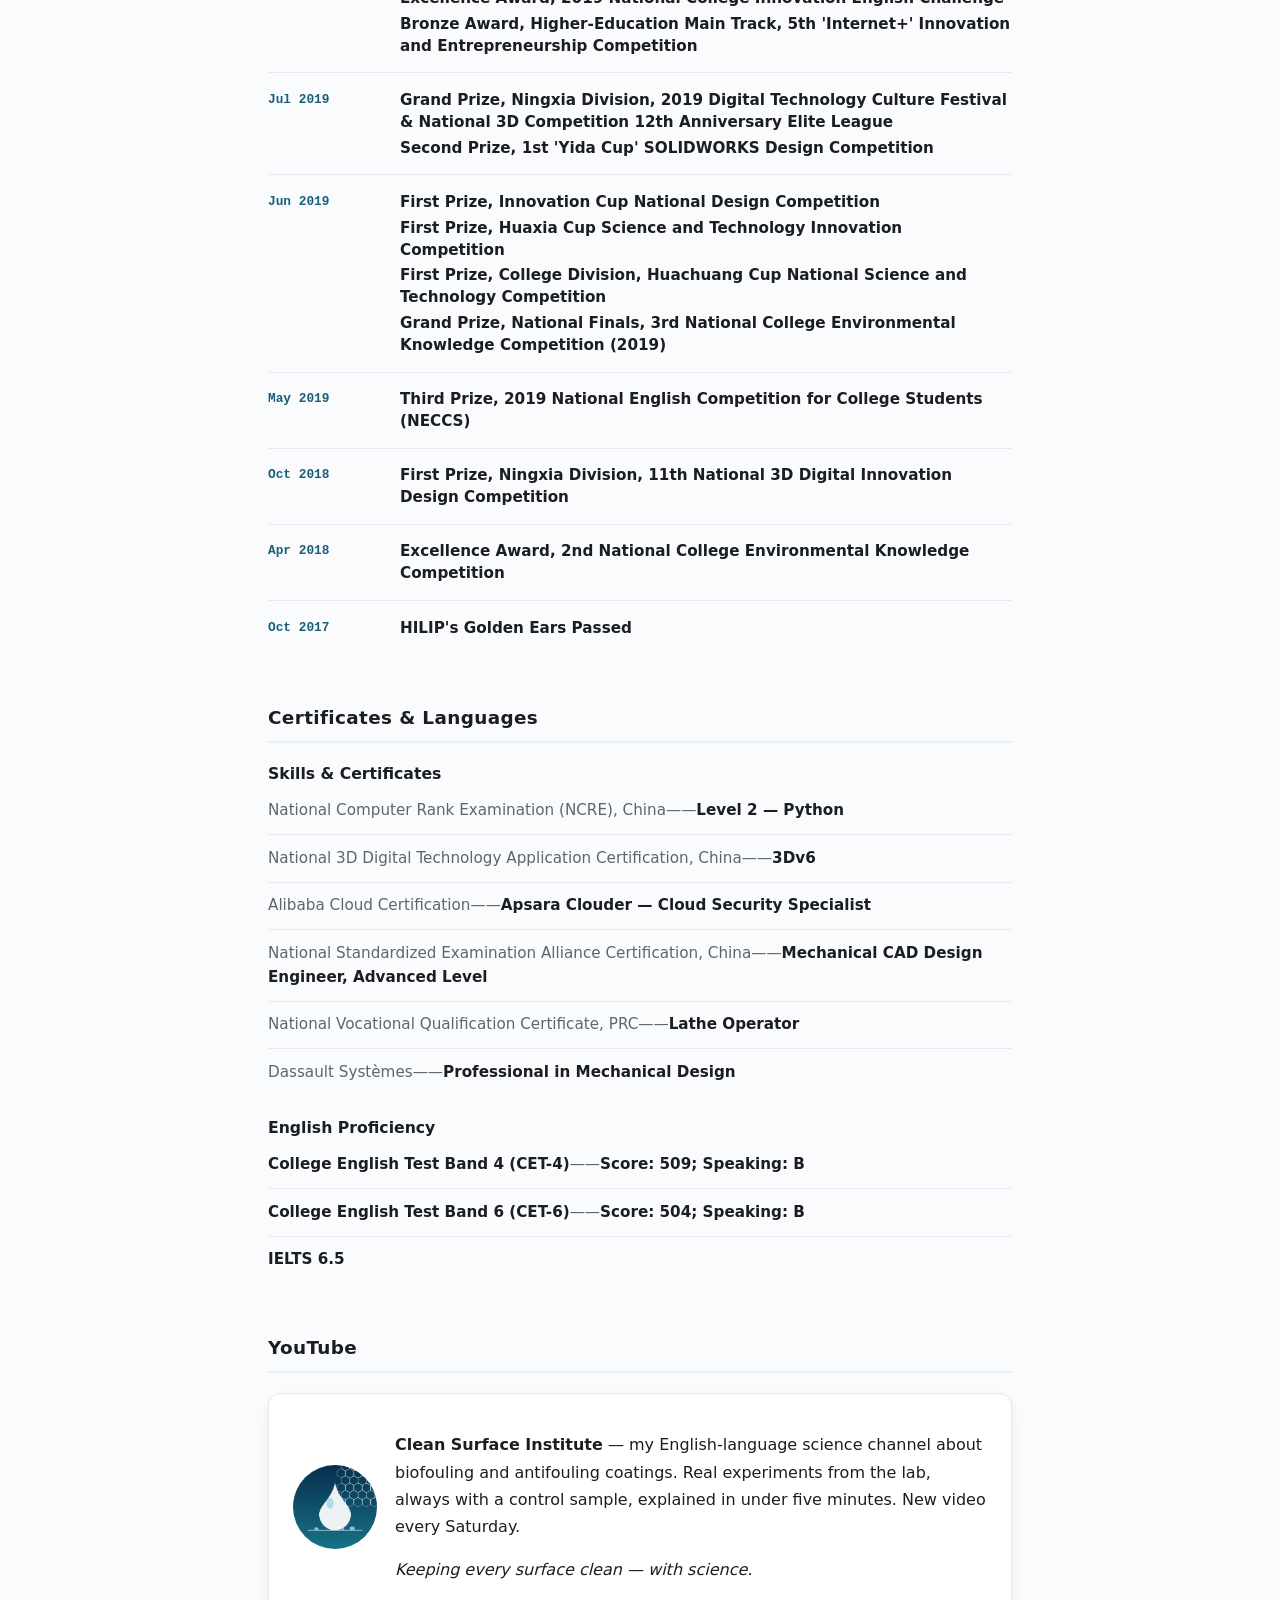
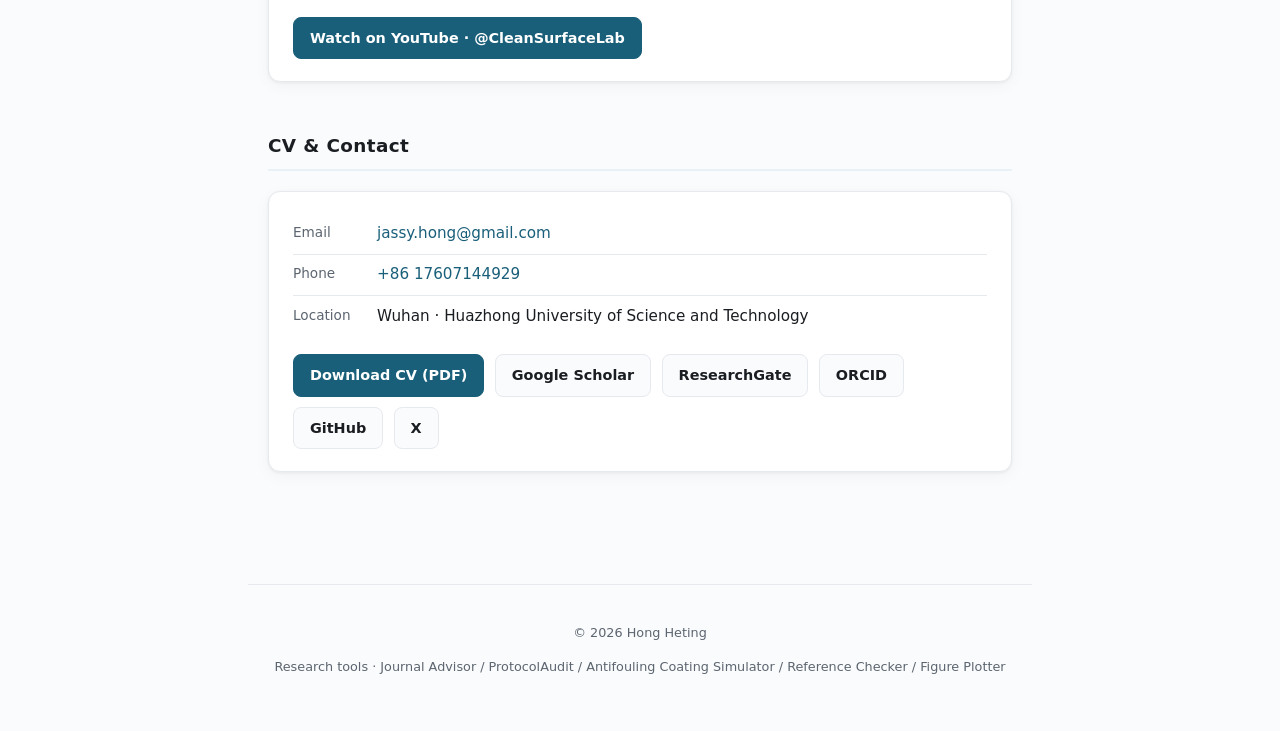
==== commit 485f614a: "Change site title from Research Assistant to PhD Student" ====
--- a/index.html
+++ b/index.html
@@ -3,9 +3,9 @@
 <head>
   <meta charset="UTF-8" />
   <meta name="viewport" content="width=device-width, initial-scale=1" />
-  <meta name="description" content="Hong Heting — Research Assistant at the School of Environmental Science and Engineering, Huazhong University of Science and Technology. Research on biofouling and antifouling coatings." />
+  <meta name="description" content="Hong Heting — PhD student at the School of Environmental Science and Engineering, Huazhong University of Science and Technology. Research on biofouling and antifouling coatings." />
   <title>Hong Heting · Academic Homepage</title>
-  <link rel="stylesheet" href="css/style.css?v=20261105x" />
+  <link rel="stylesheet" href="css/style.css?v=20261108a" />
 </head>
 <body>
   <a class="skip-link" href="#main">Skip to content</a>
@@ -42,7 +42,7 @@
       <div class="hero-text" id="about">
         <h1 id="name-zh">Hong Heting</h1>
         <p class="name-en" id="name-en">Hong Heting</p>
-        <p class="title" id="title-zh">Research Assistant, School of Environmental Science and Engineering, Huazhong University of Science and Technology</p>
+        <p class="title" id="title-zh">PhD Student, School of Environmental Science and Engineering, Huazhong University of Science and Technology</p>
         <p class="title-en" id="title-en"></p>
         <div class="tagline" id="tagline"></div>
         <p class="bio" id="bio-zh"></p>
@@ -191,7 +191,7 @@
   </footer>
 
   
-  <script src="js/content.js?v=20261105x"></script>
-  <script src="js/main.js?v=20261105x"></script>
+  <script src="js/content.js?v=20261108a"></script>
+  <script src="js/main.js?v=20261108a"></script>
 </body>
 </html>
--- a/css/style.css
+++ b/css/style.css
@@ -757,3 +757,22 @@
     grid-template-columns: minmax(0, 1fr);
   }
 }
+
+/* —— YouTube media section —— */
+.media-flex {
+  display: flex;
+  gap: 18px;
+  align-items: center;
+}
+.media-logo {
+  width: 84px;
+  height: 84px;
+  border-radius: 50%;
+  flex: none;
+}
+@media (max-width: 560px) {
+  .media-flex {
+    flex-direction: column;
+    align-items: flex-start;
+  }
+}
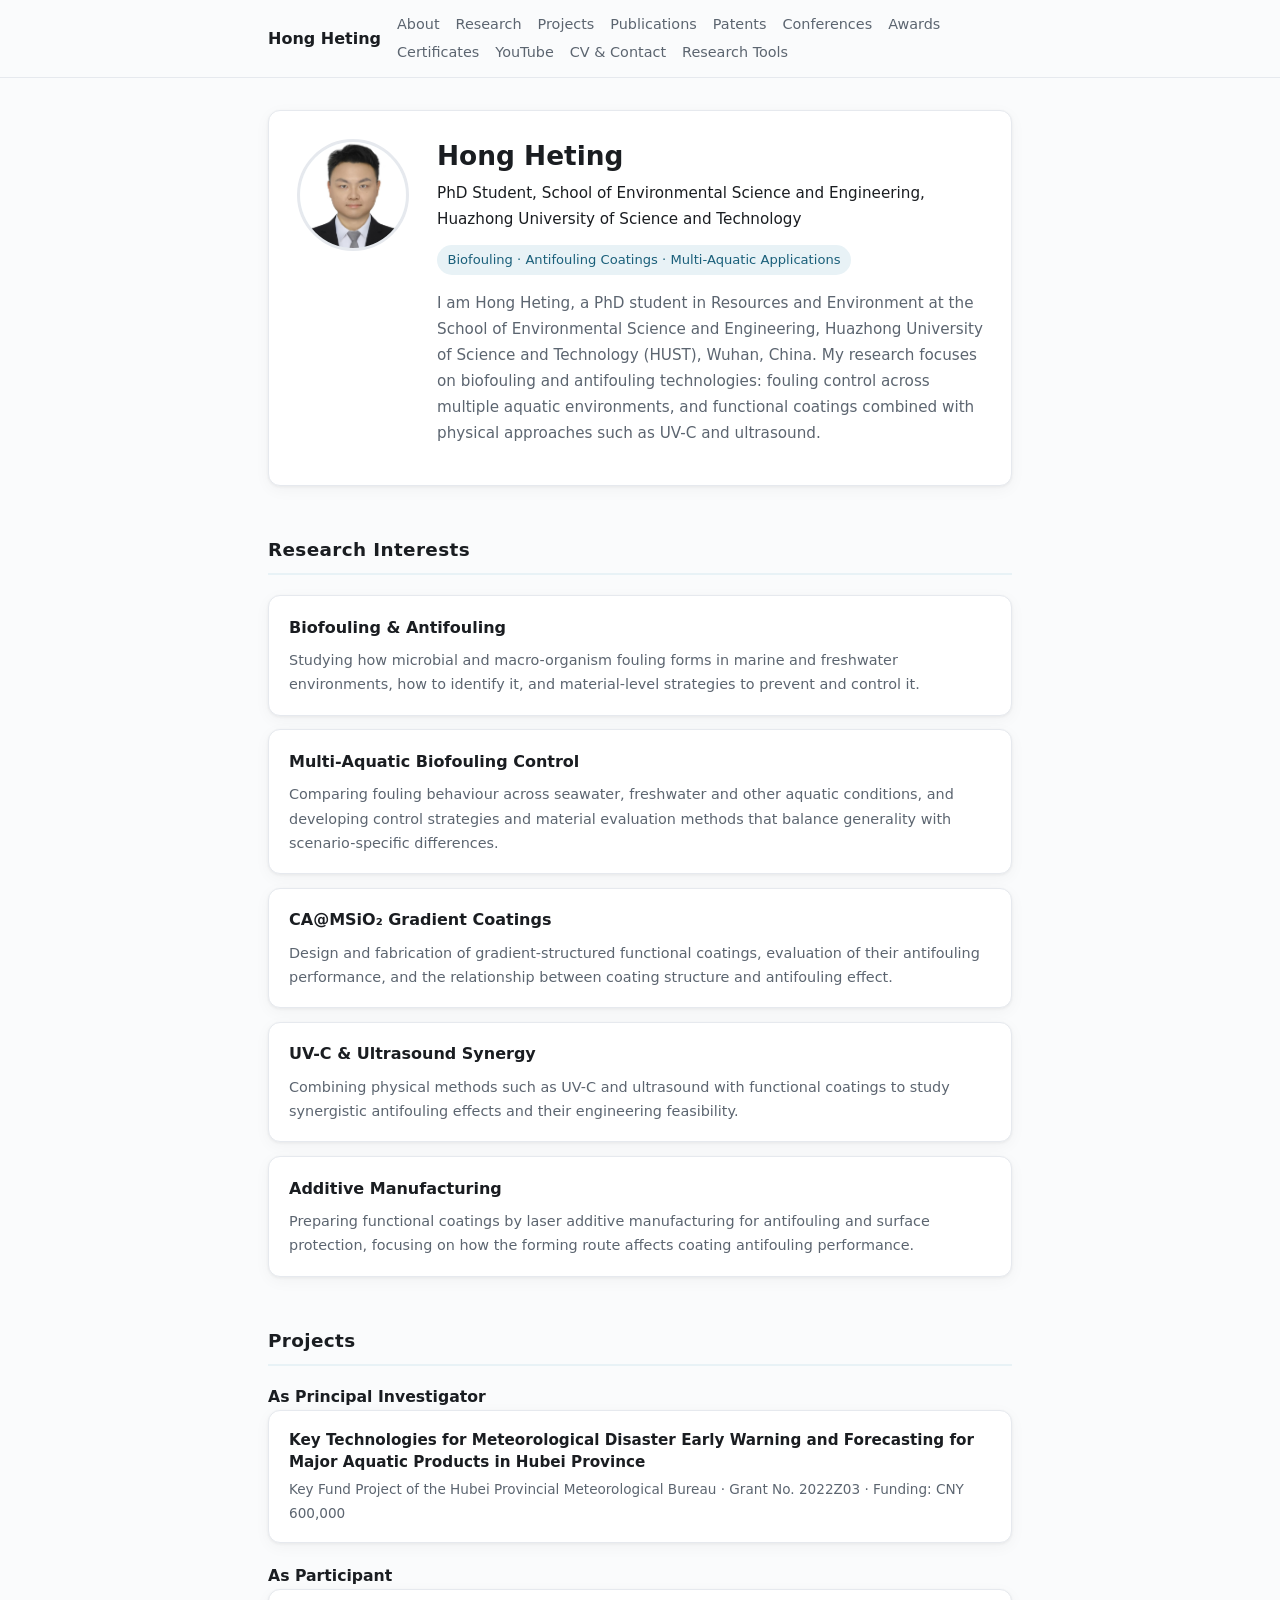
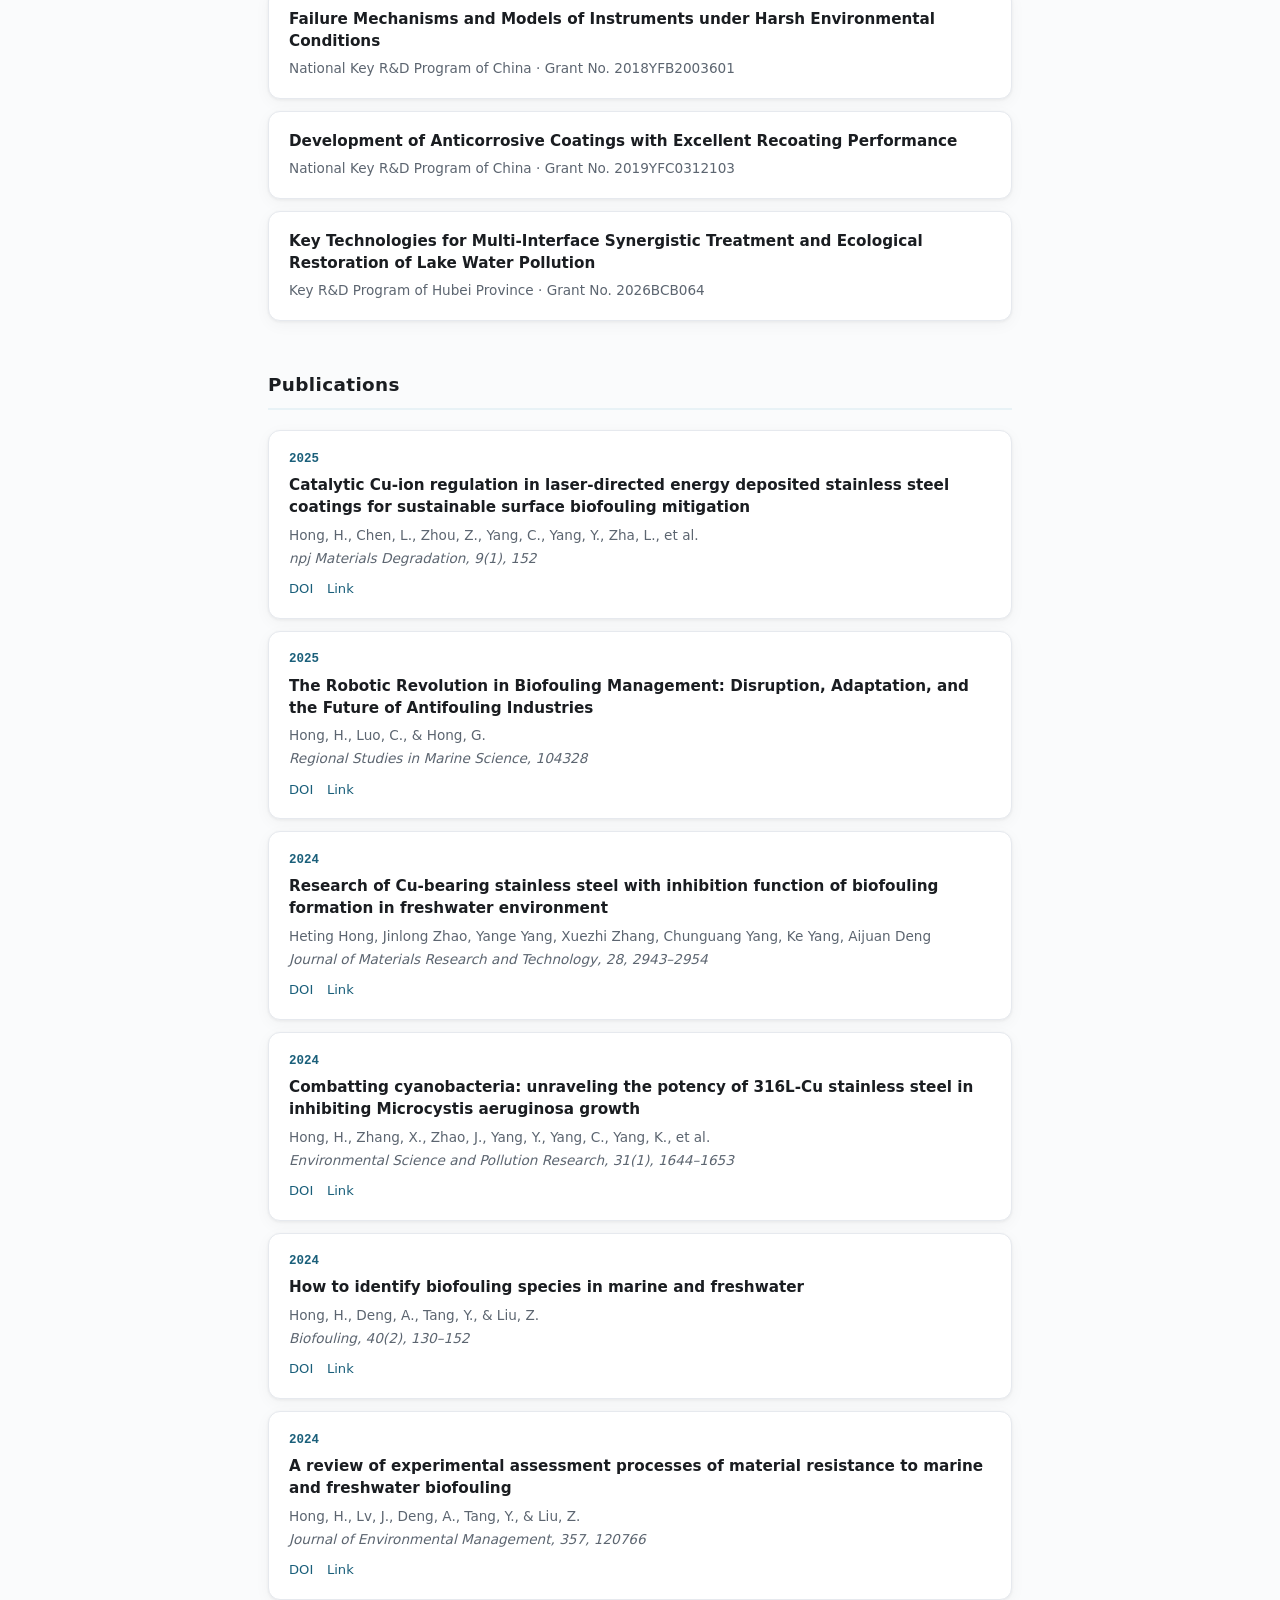
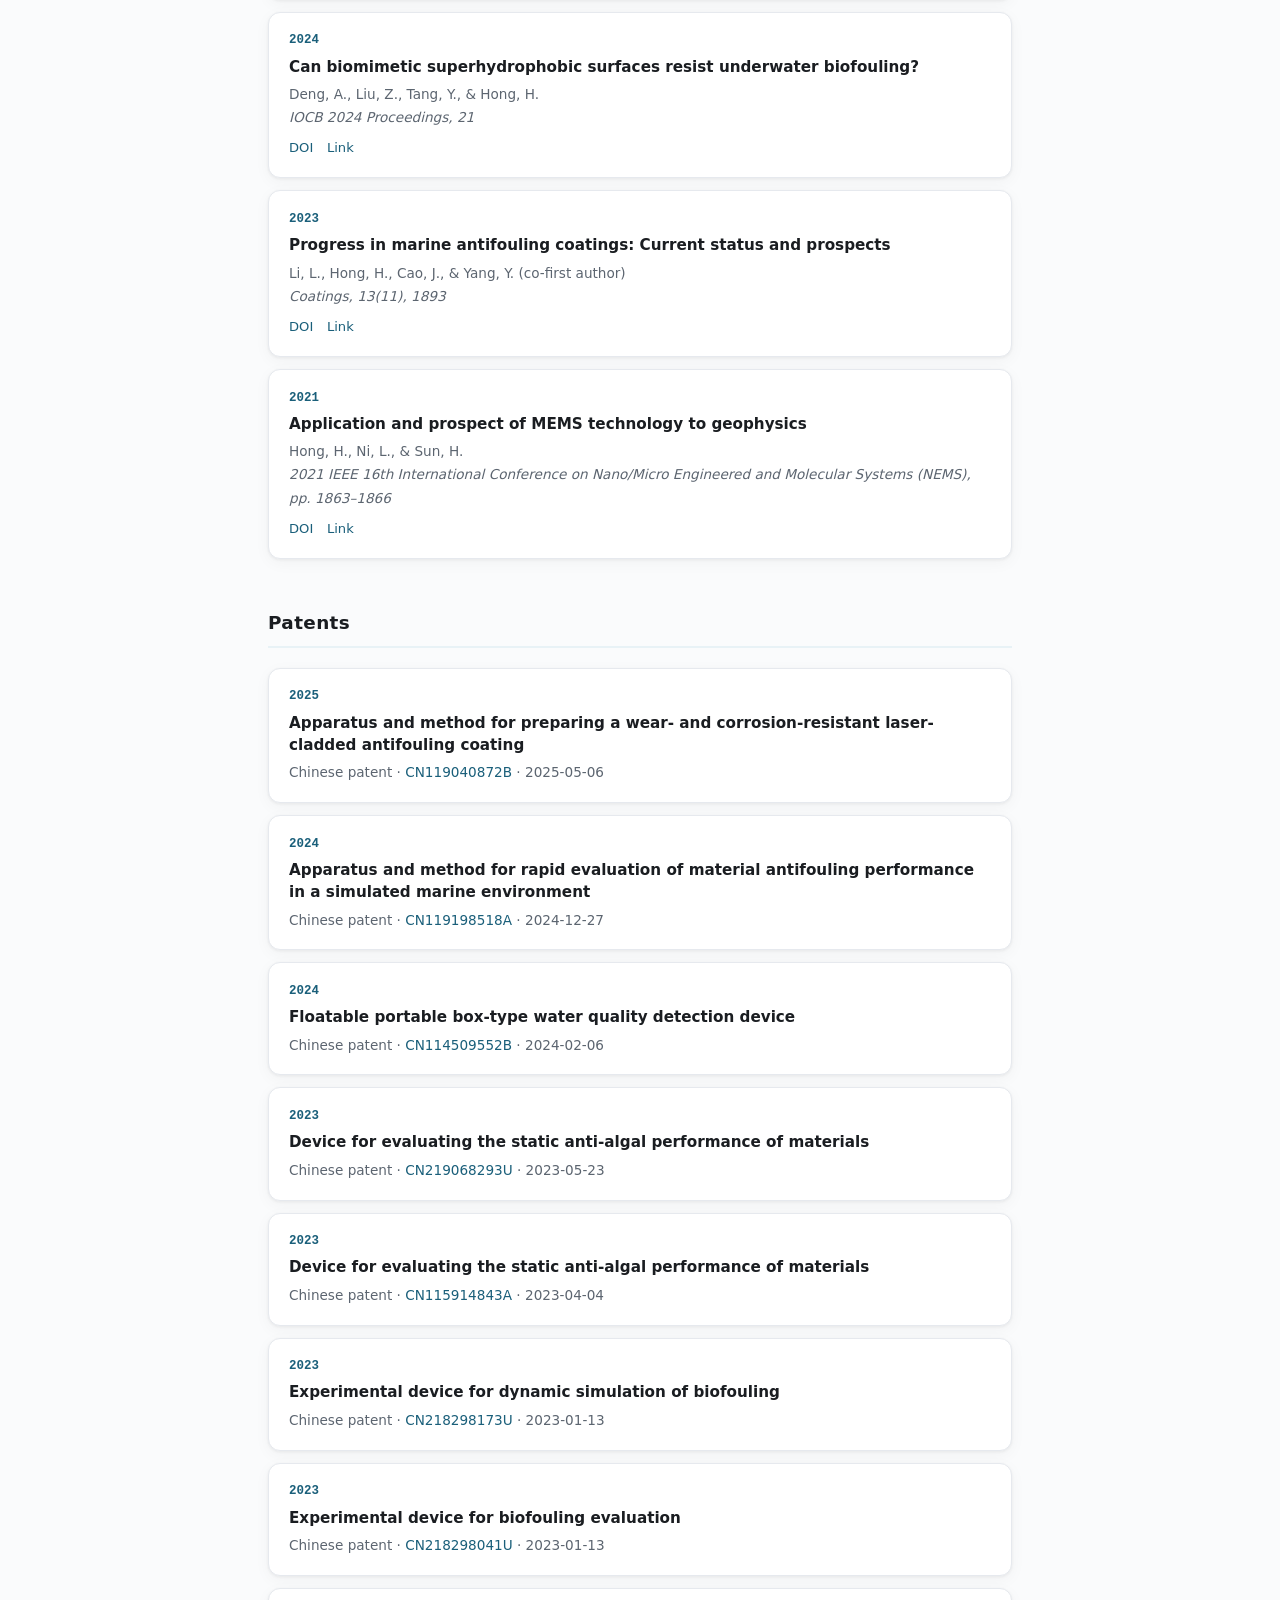
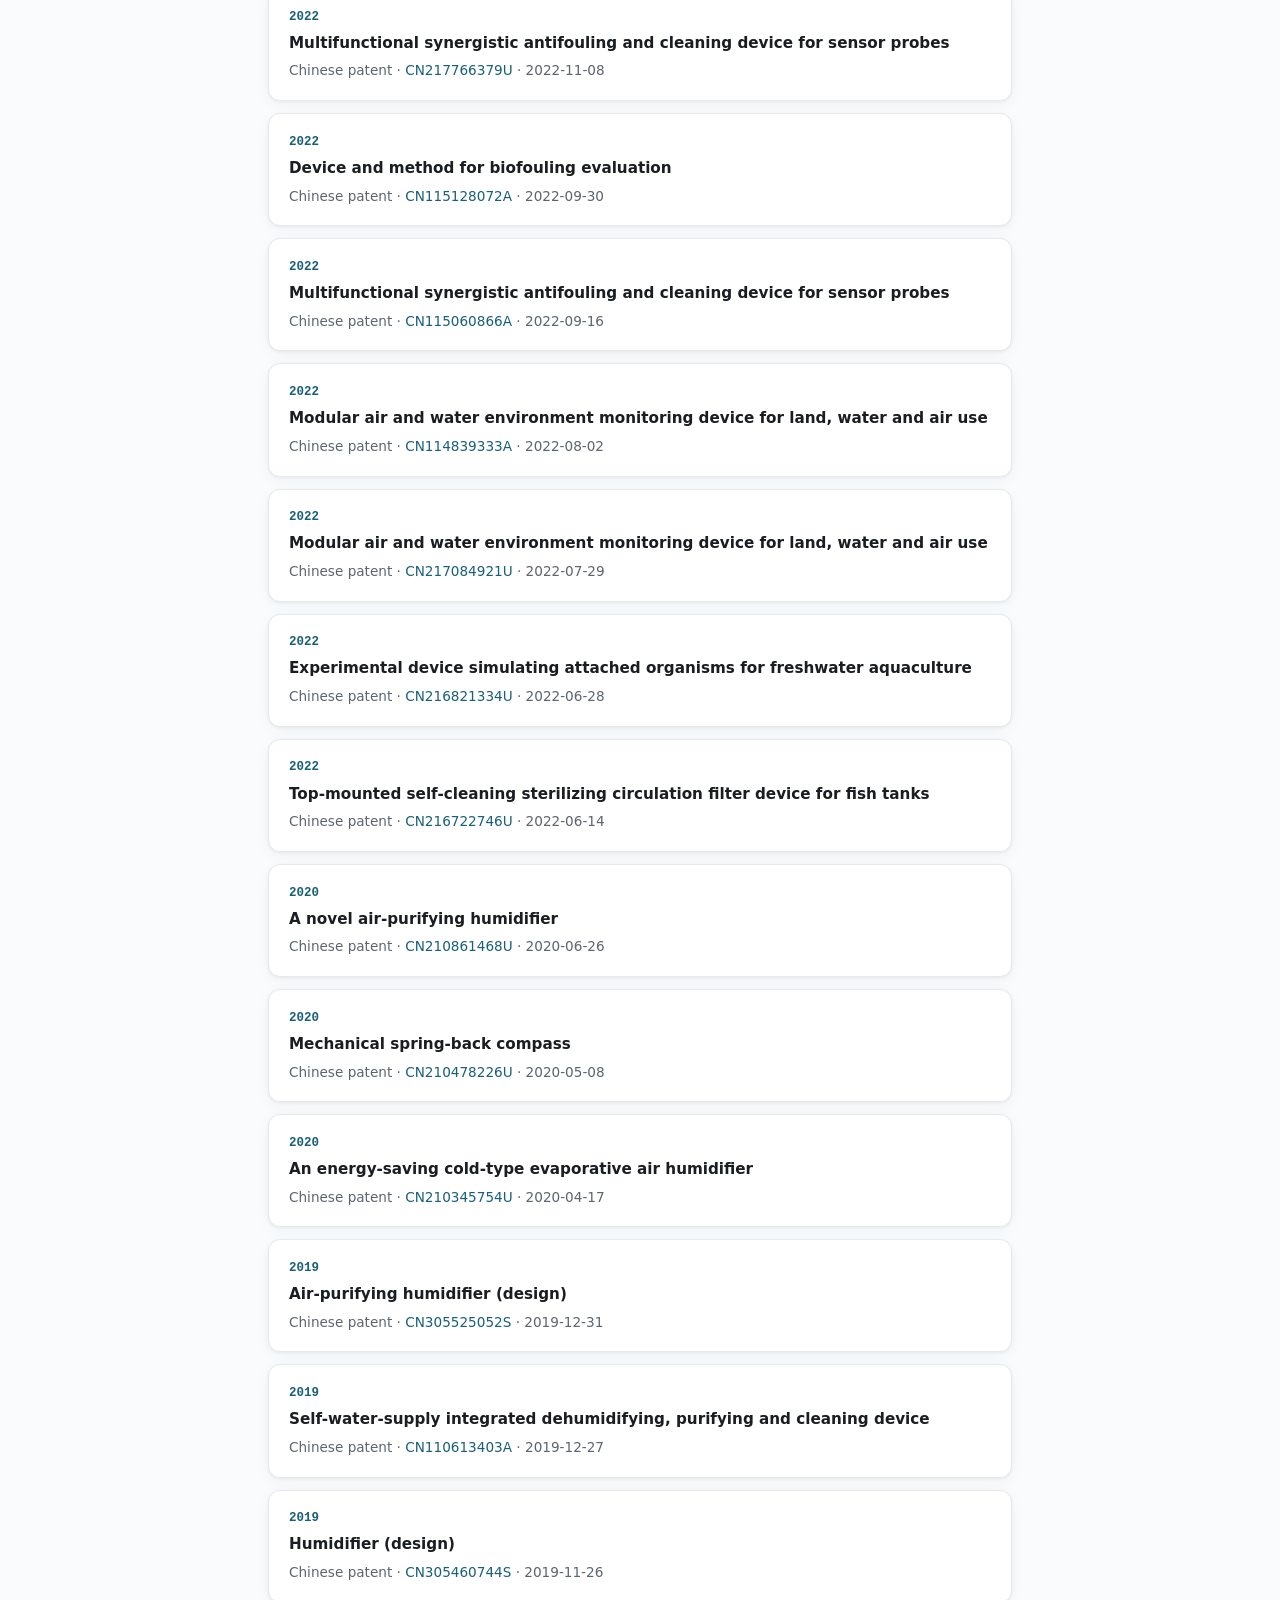
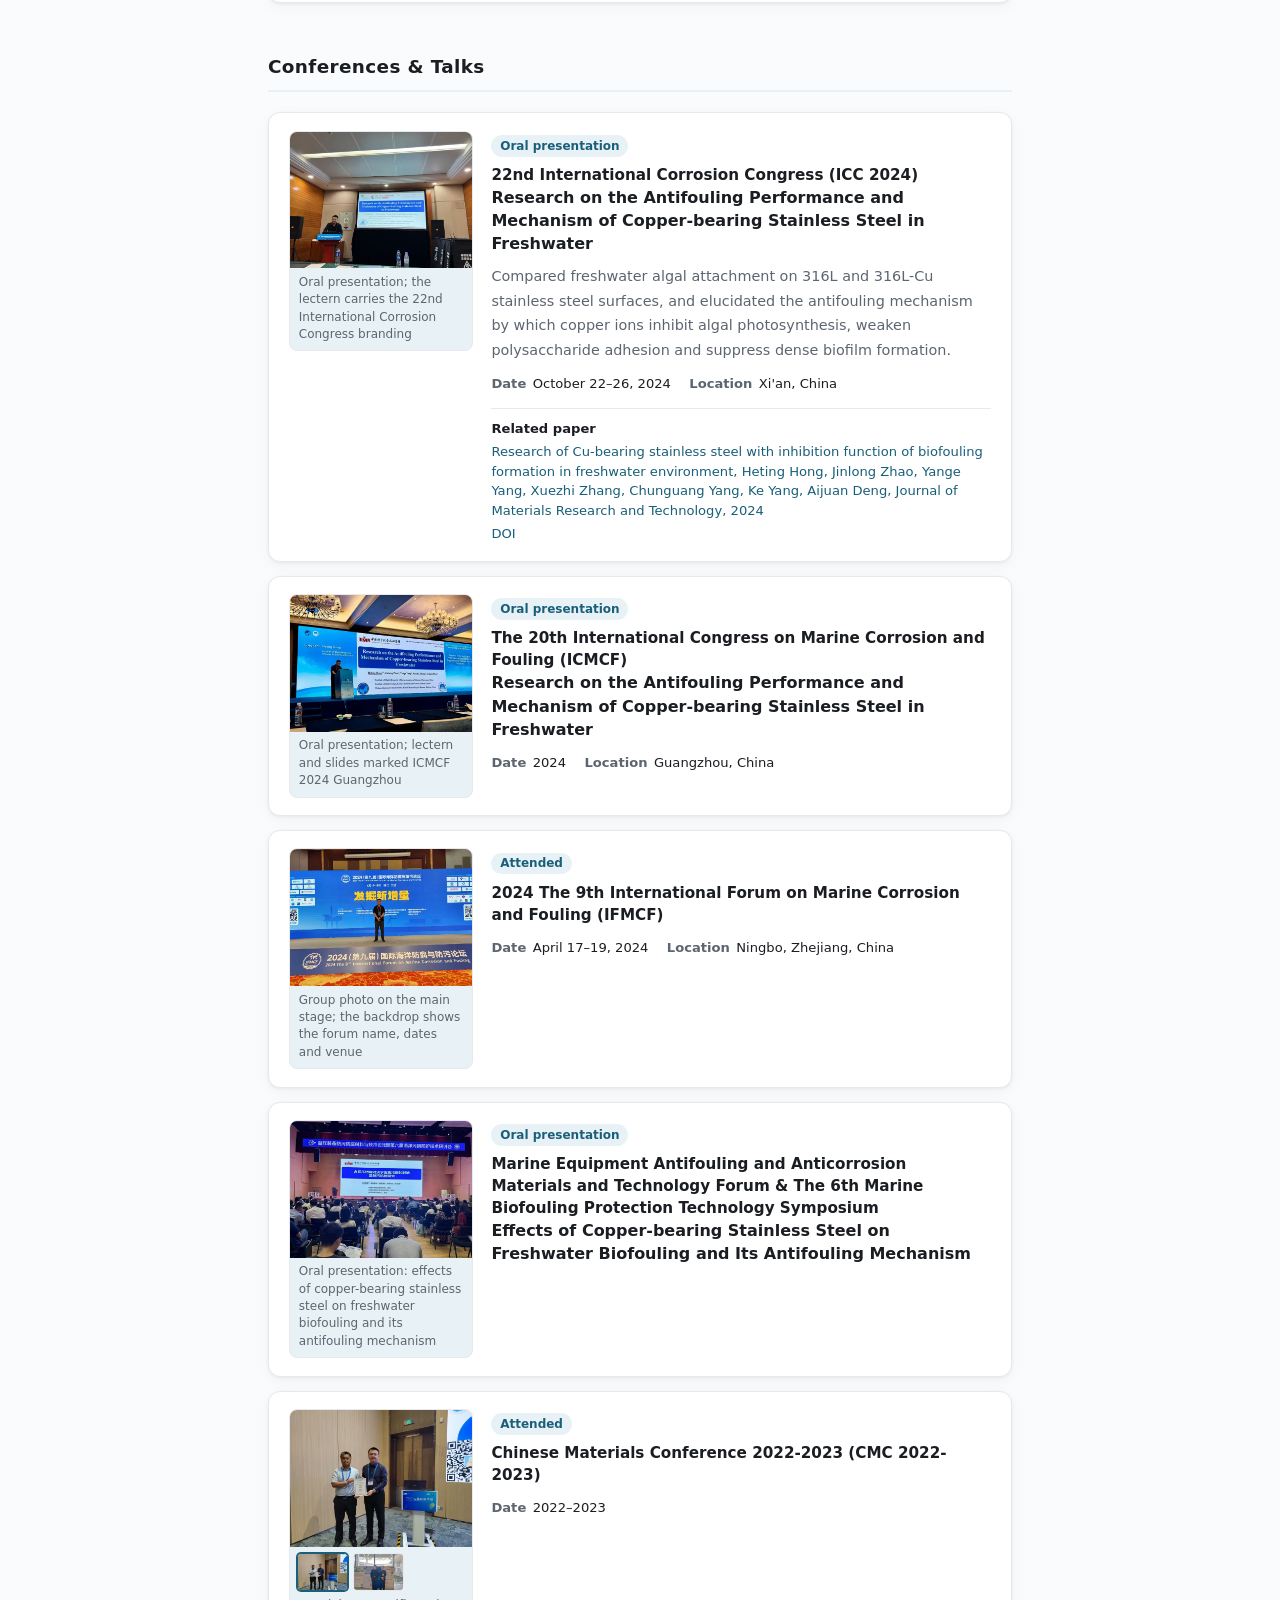
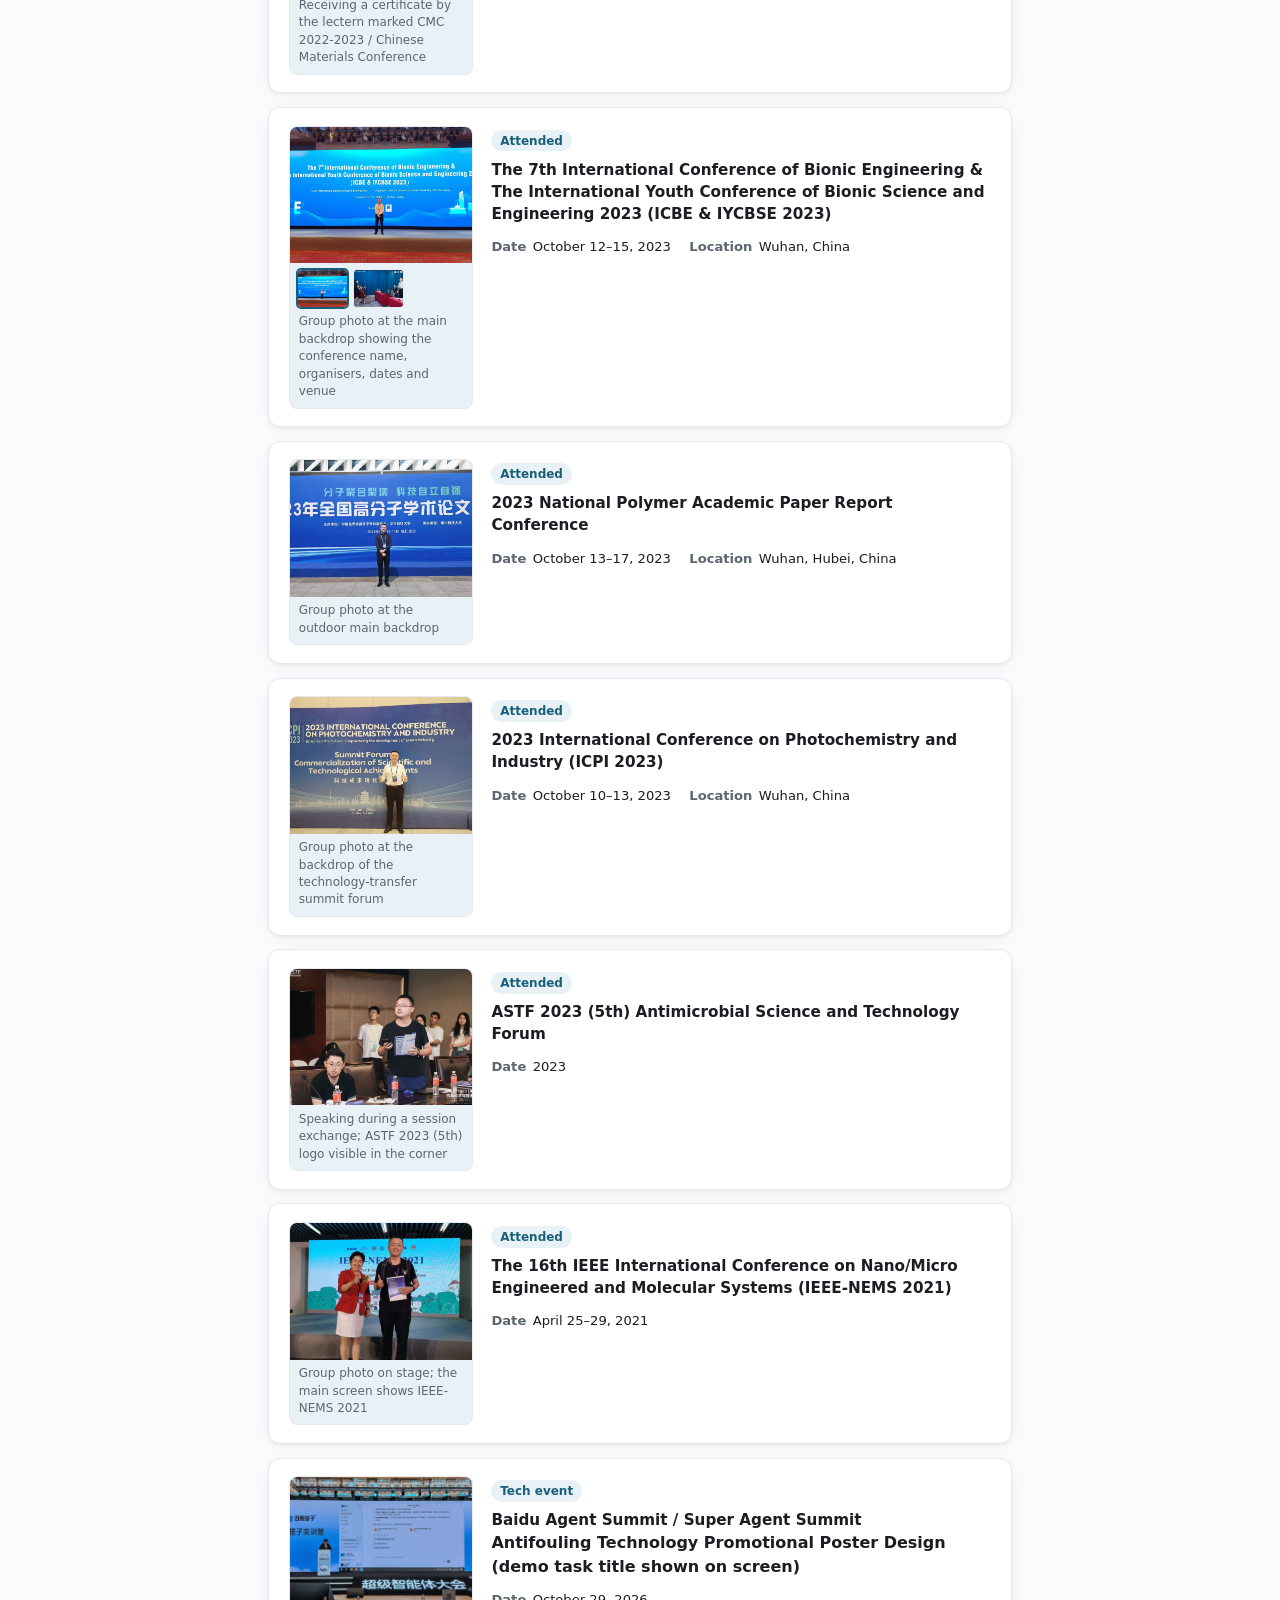
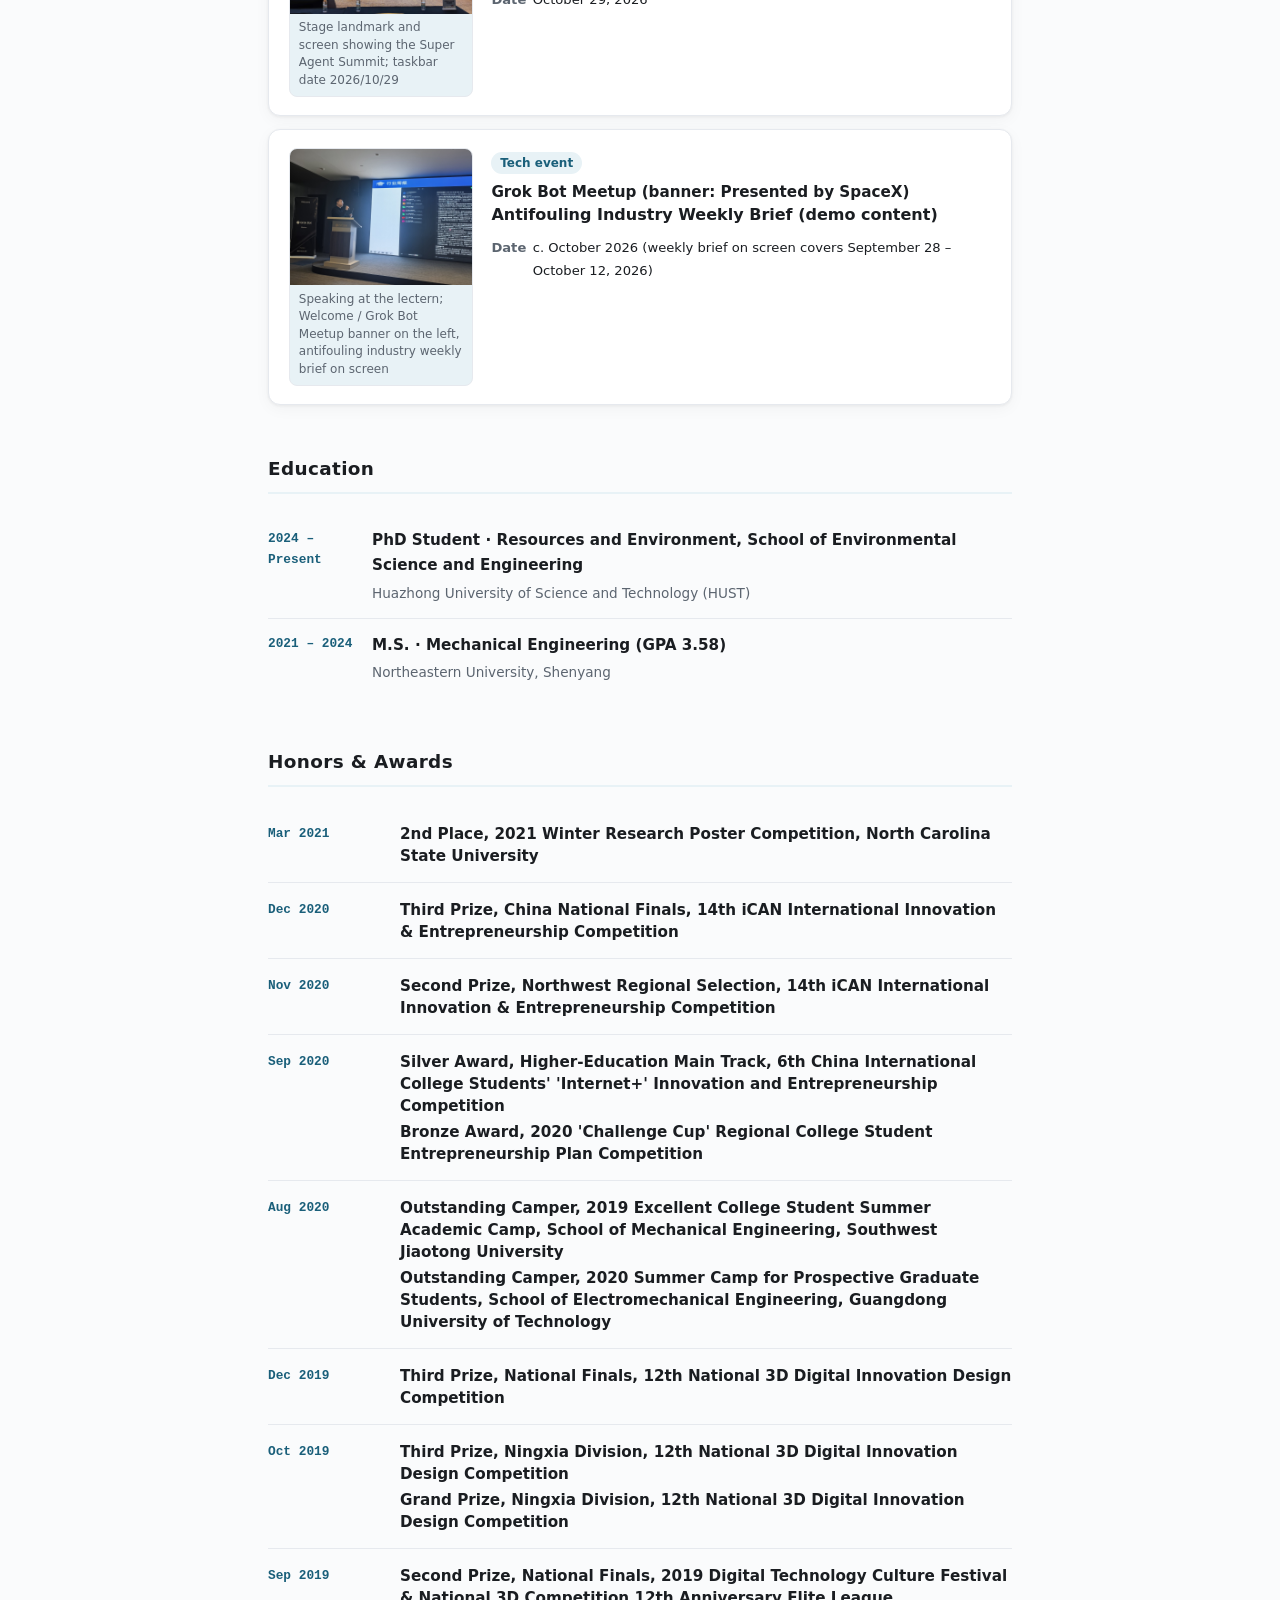
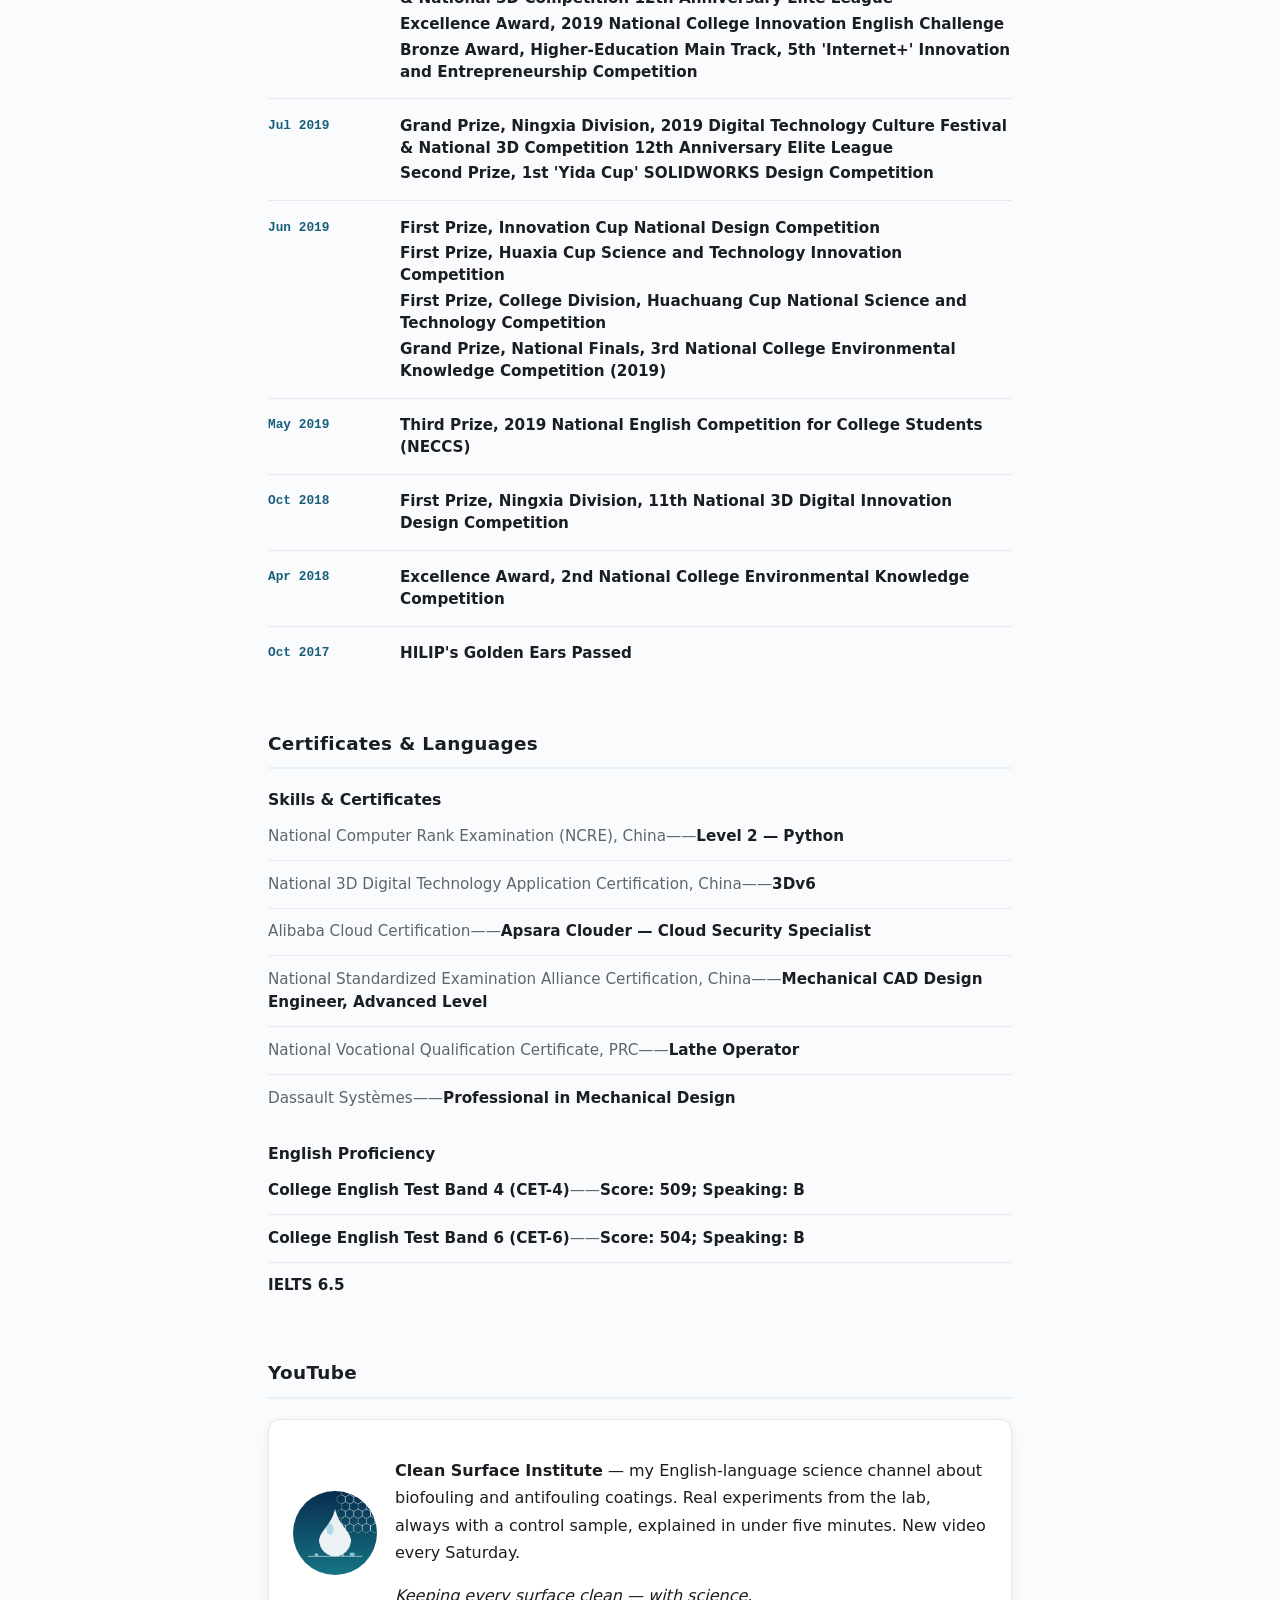
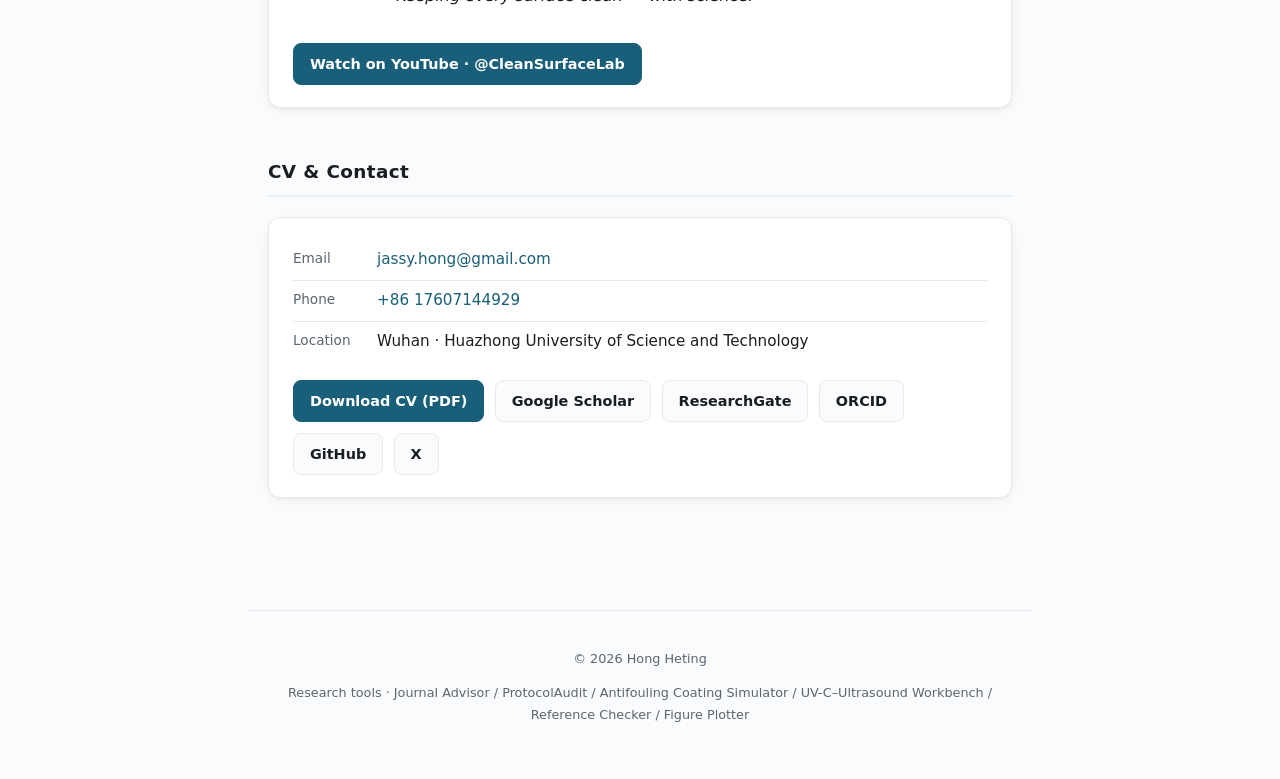
==== commit d917291f: "Add UV-C / Ultrasound workbench to Research Tools; bump asset version" ====
--- a/index.html
+++ b/index.html
@@ -5,7 +5,7 @@
   <meta name="viewport" content="width=device-width, initial-scale=1" />
   <meta name="description" content="Hong Heting — PhD student at the School of Environmental Science and Engineering, Huazhong University of Science and Technology. Research on biofouling and antifouling coatings." />
   <title>Hong Heting · Academic Homepage</title>
-  <link rel="stylesheet" href="css/style.css?v=20261108a" />
+  <link rel="stylesheet" href="css/style.css?v=20261113a" />
 </head>
 <body>
   <a class="skip-link" href="#main">Skip to content</a>
@@ -191,7 +191,7 @@
   </footer>
 
   
-  <script src="js/content.js?v=20261108a"></script>
-  <script src="js/main.js?v=20261108a"></script>
+  <script src="js/content.js?v=20261113a"></script>
+  <script src="js/main.js?v=20261113a"></script>
 </body>
 </html>
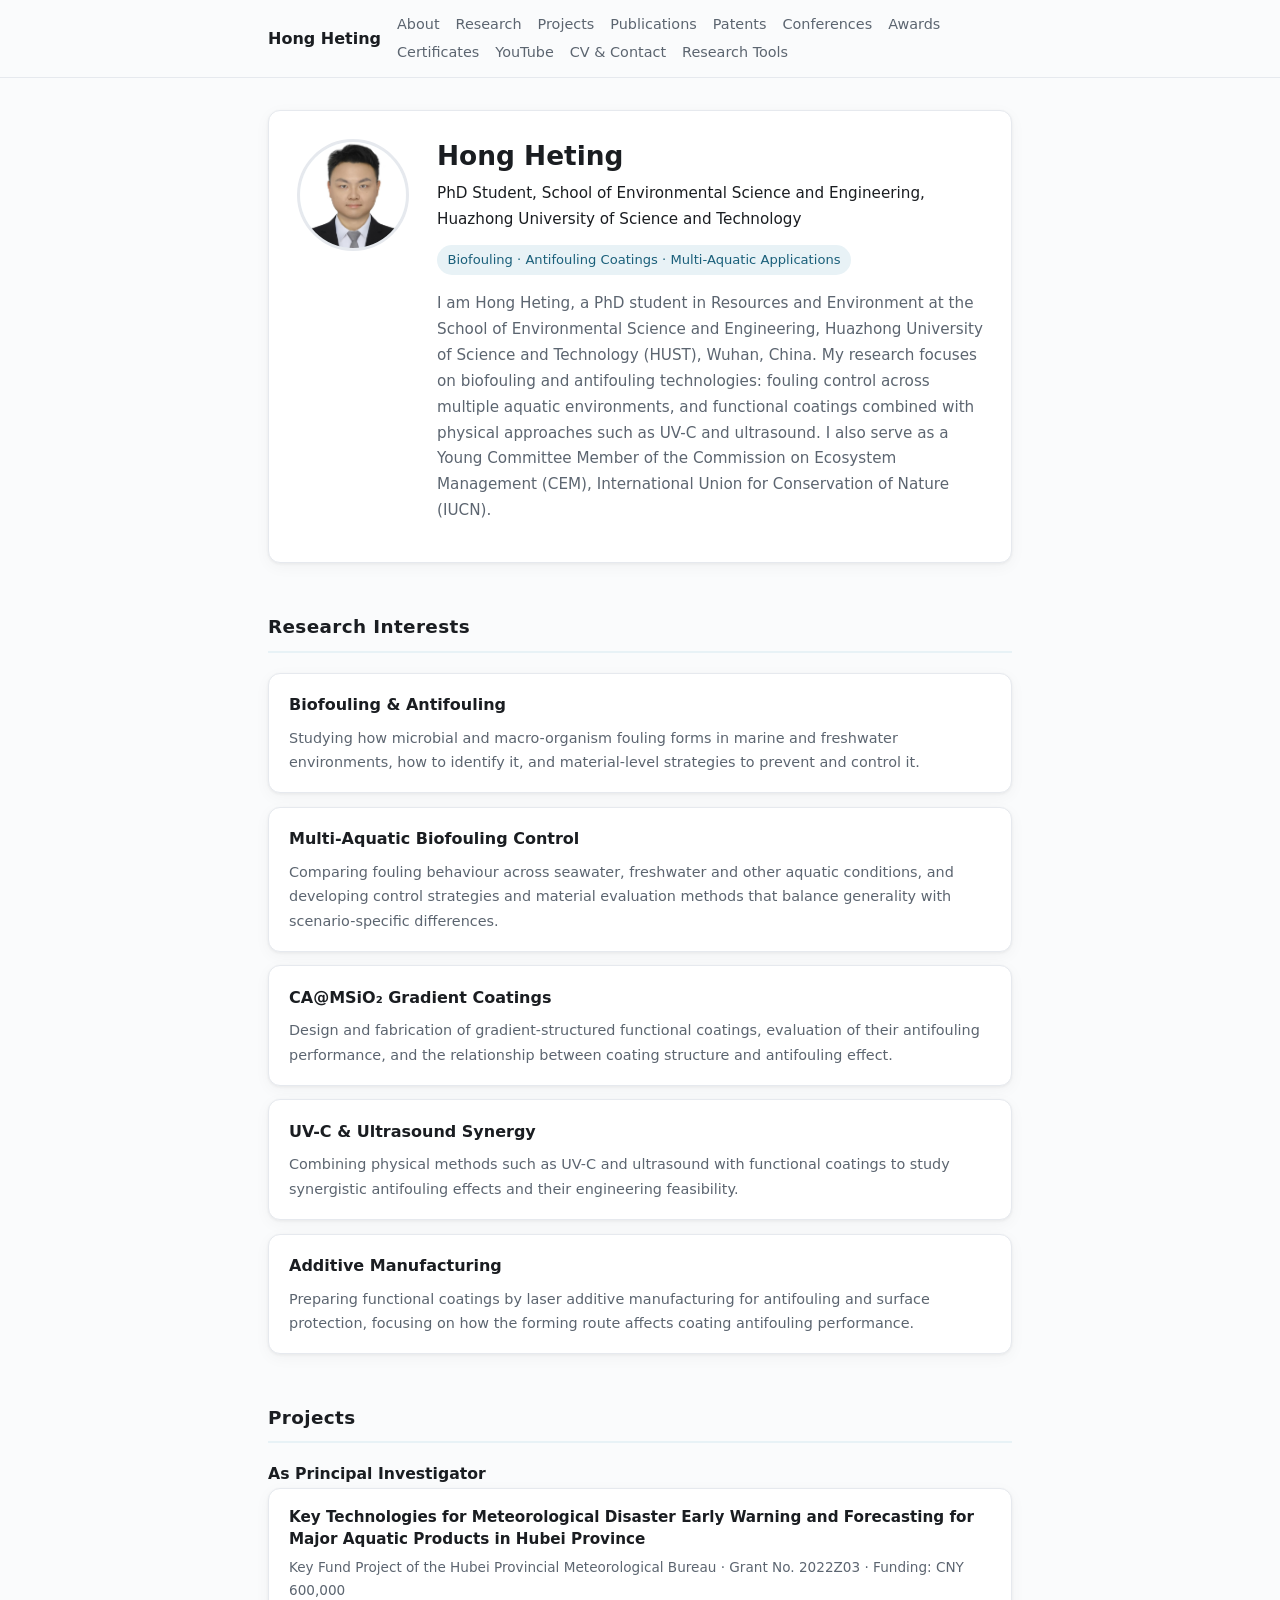
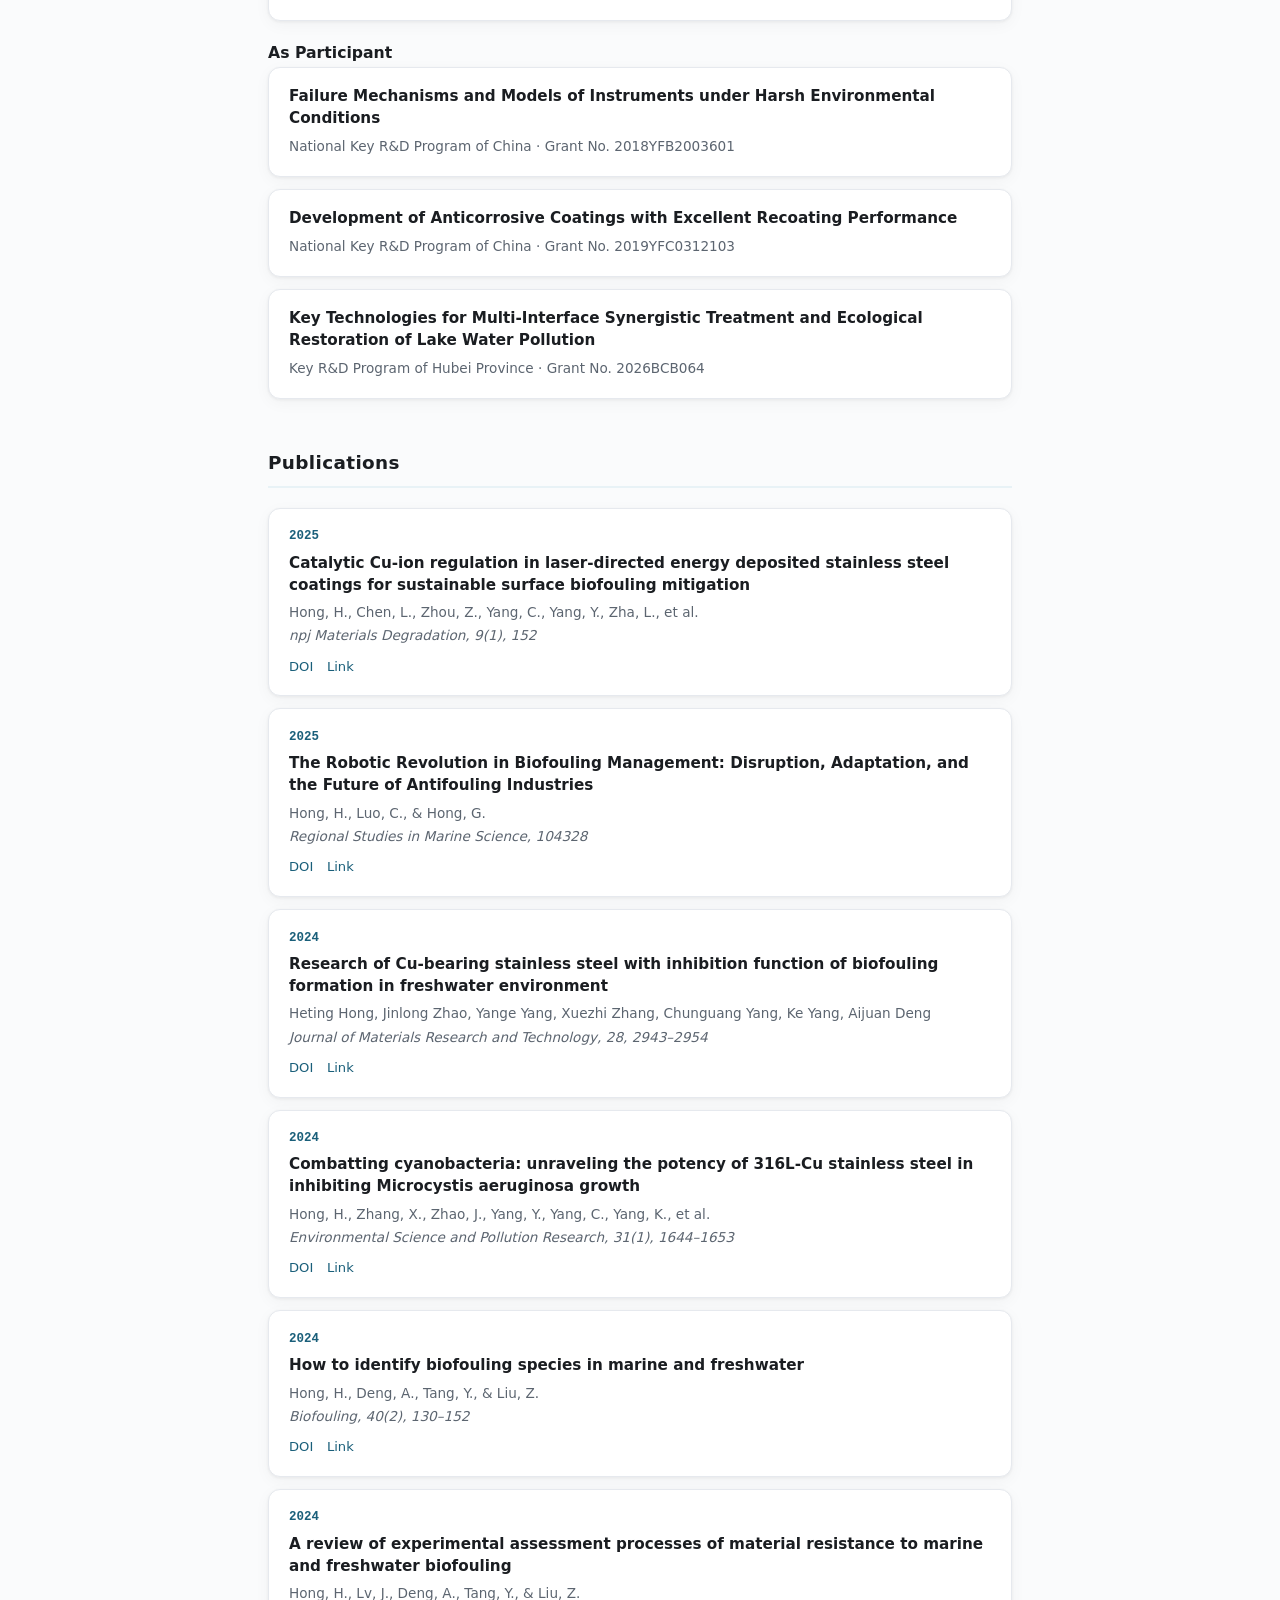
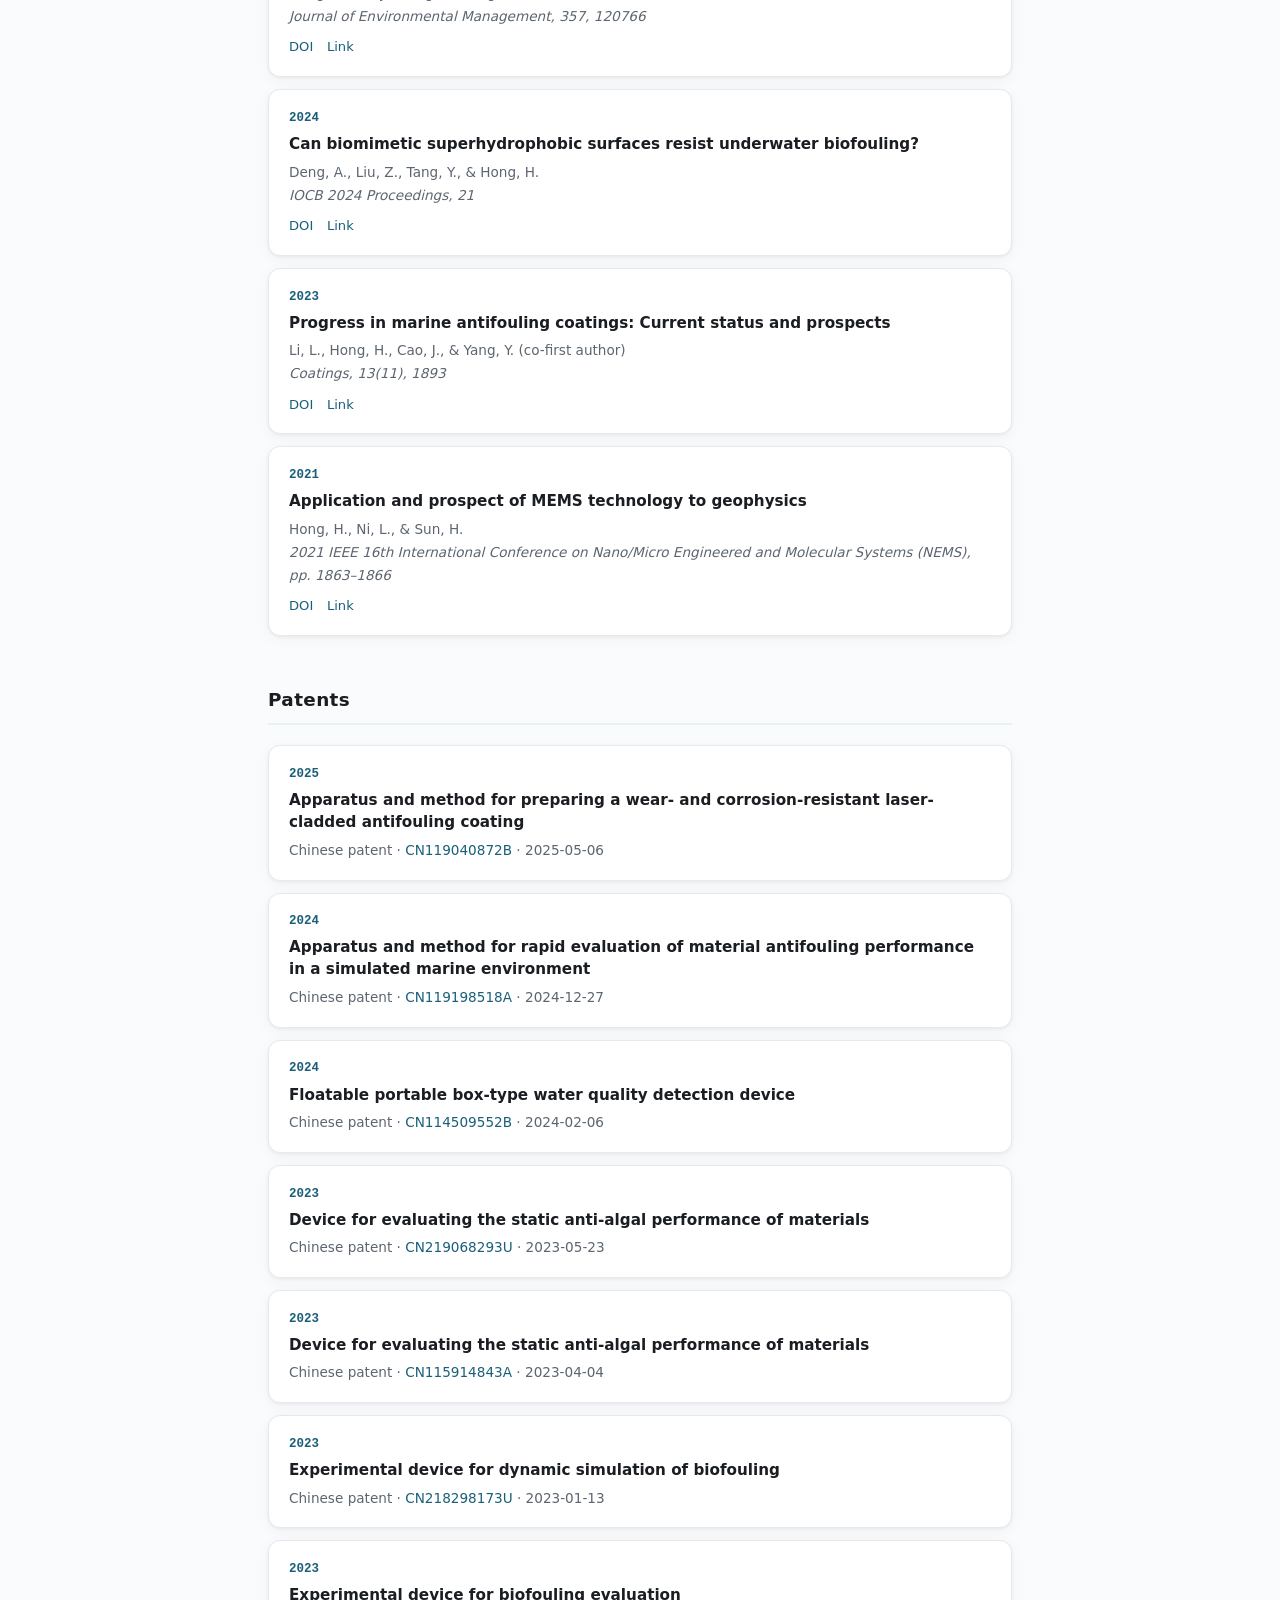
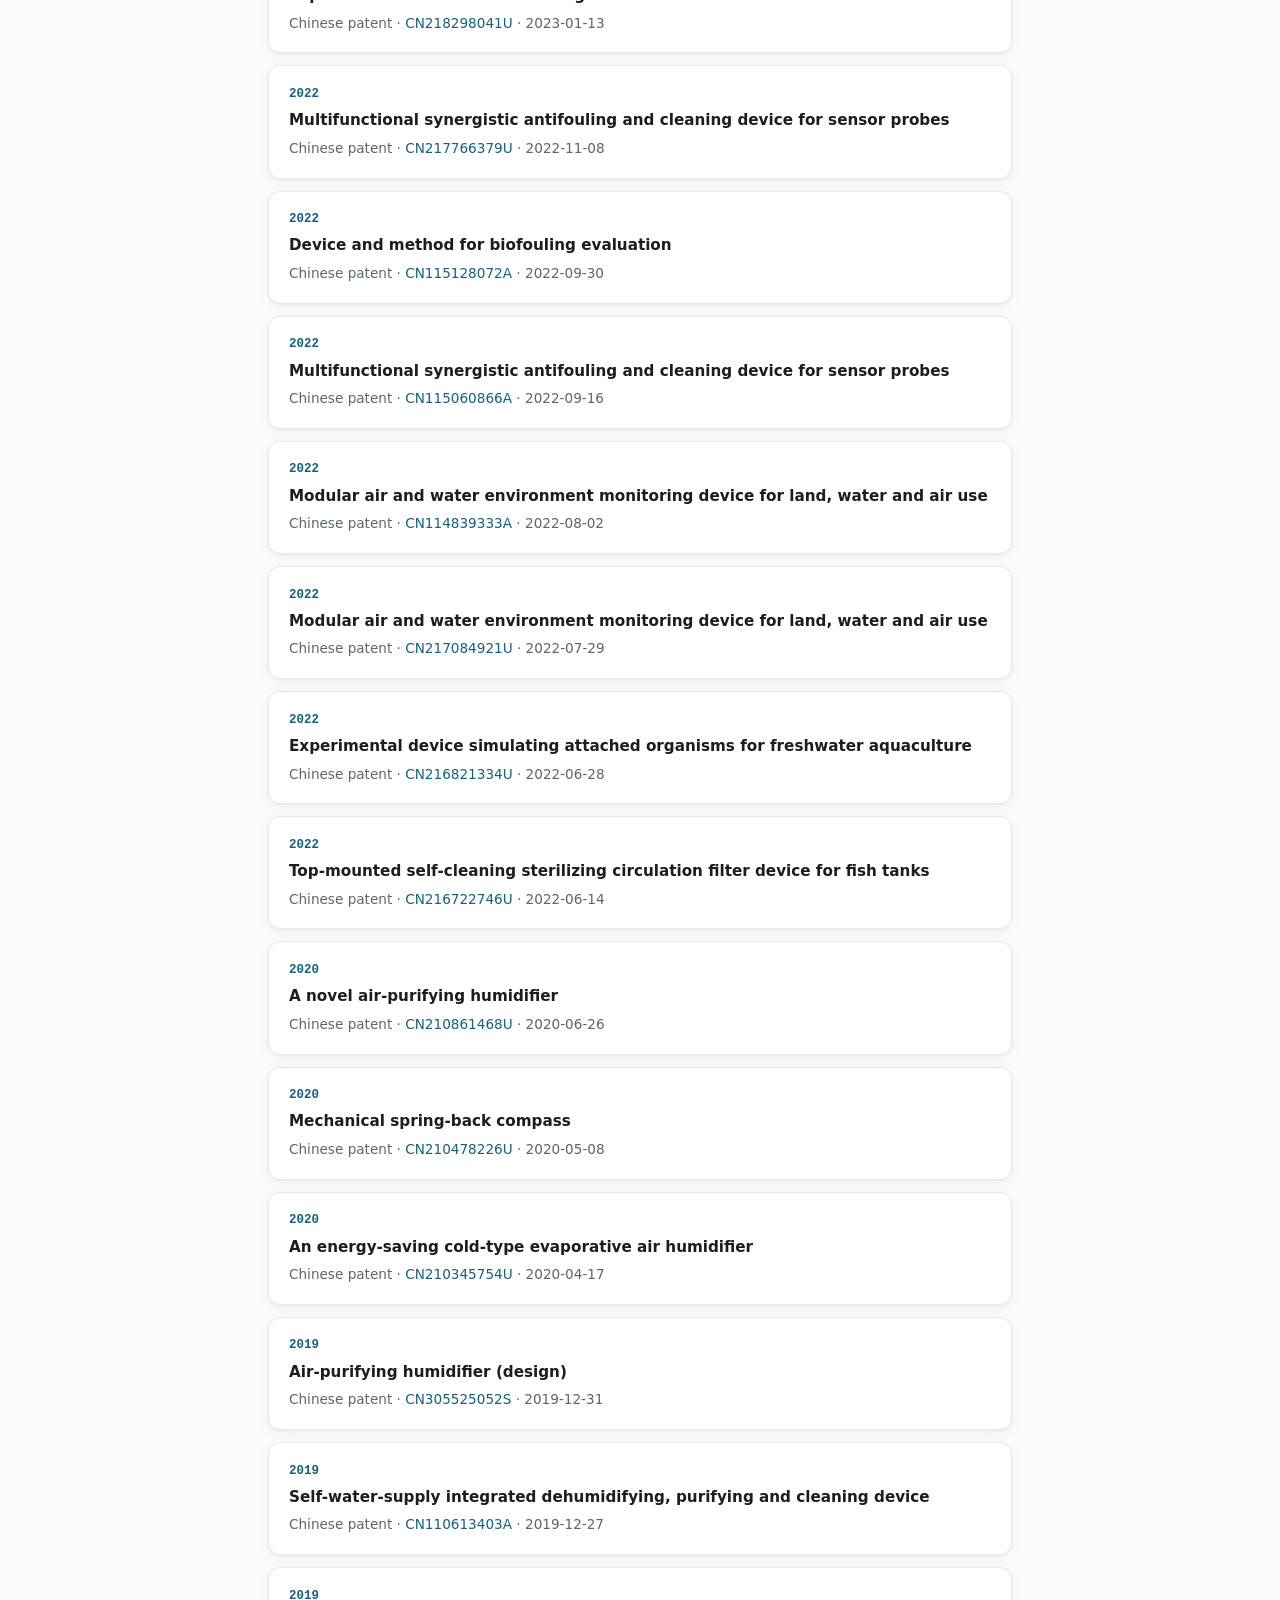
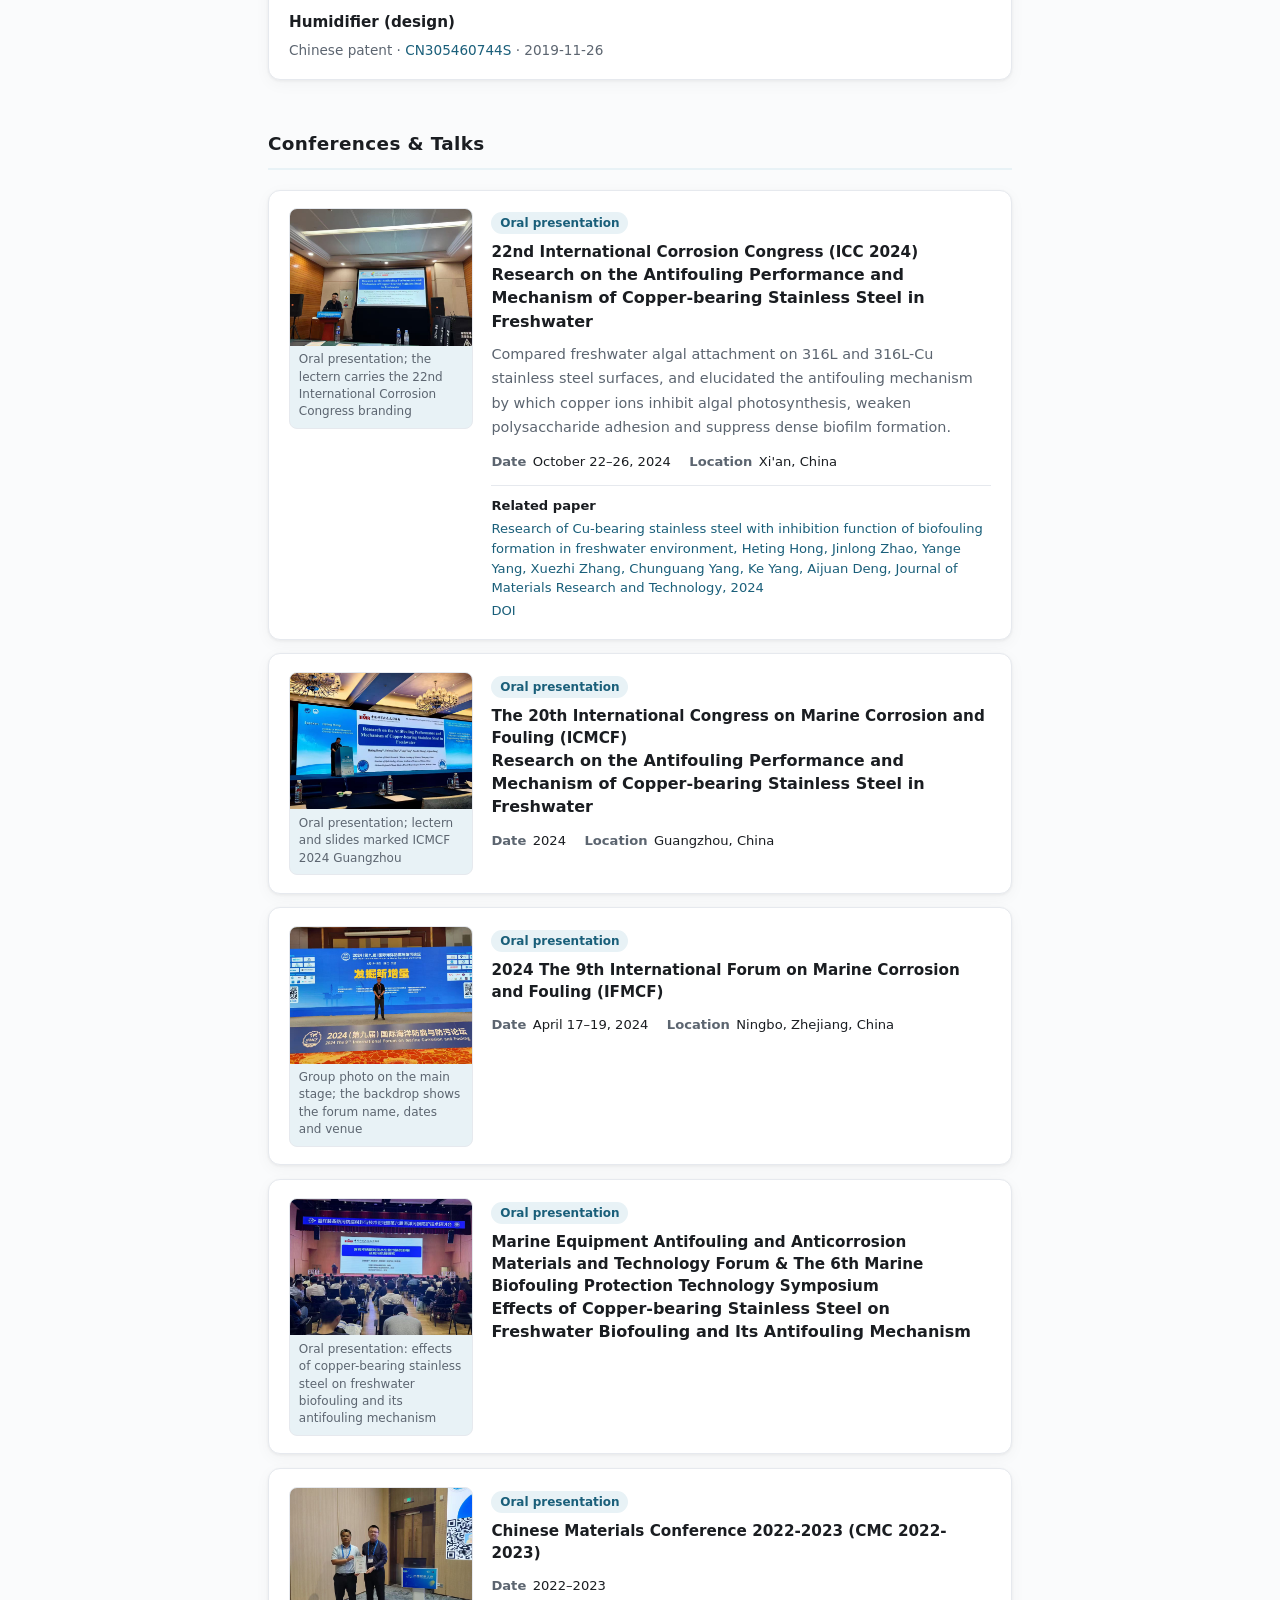
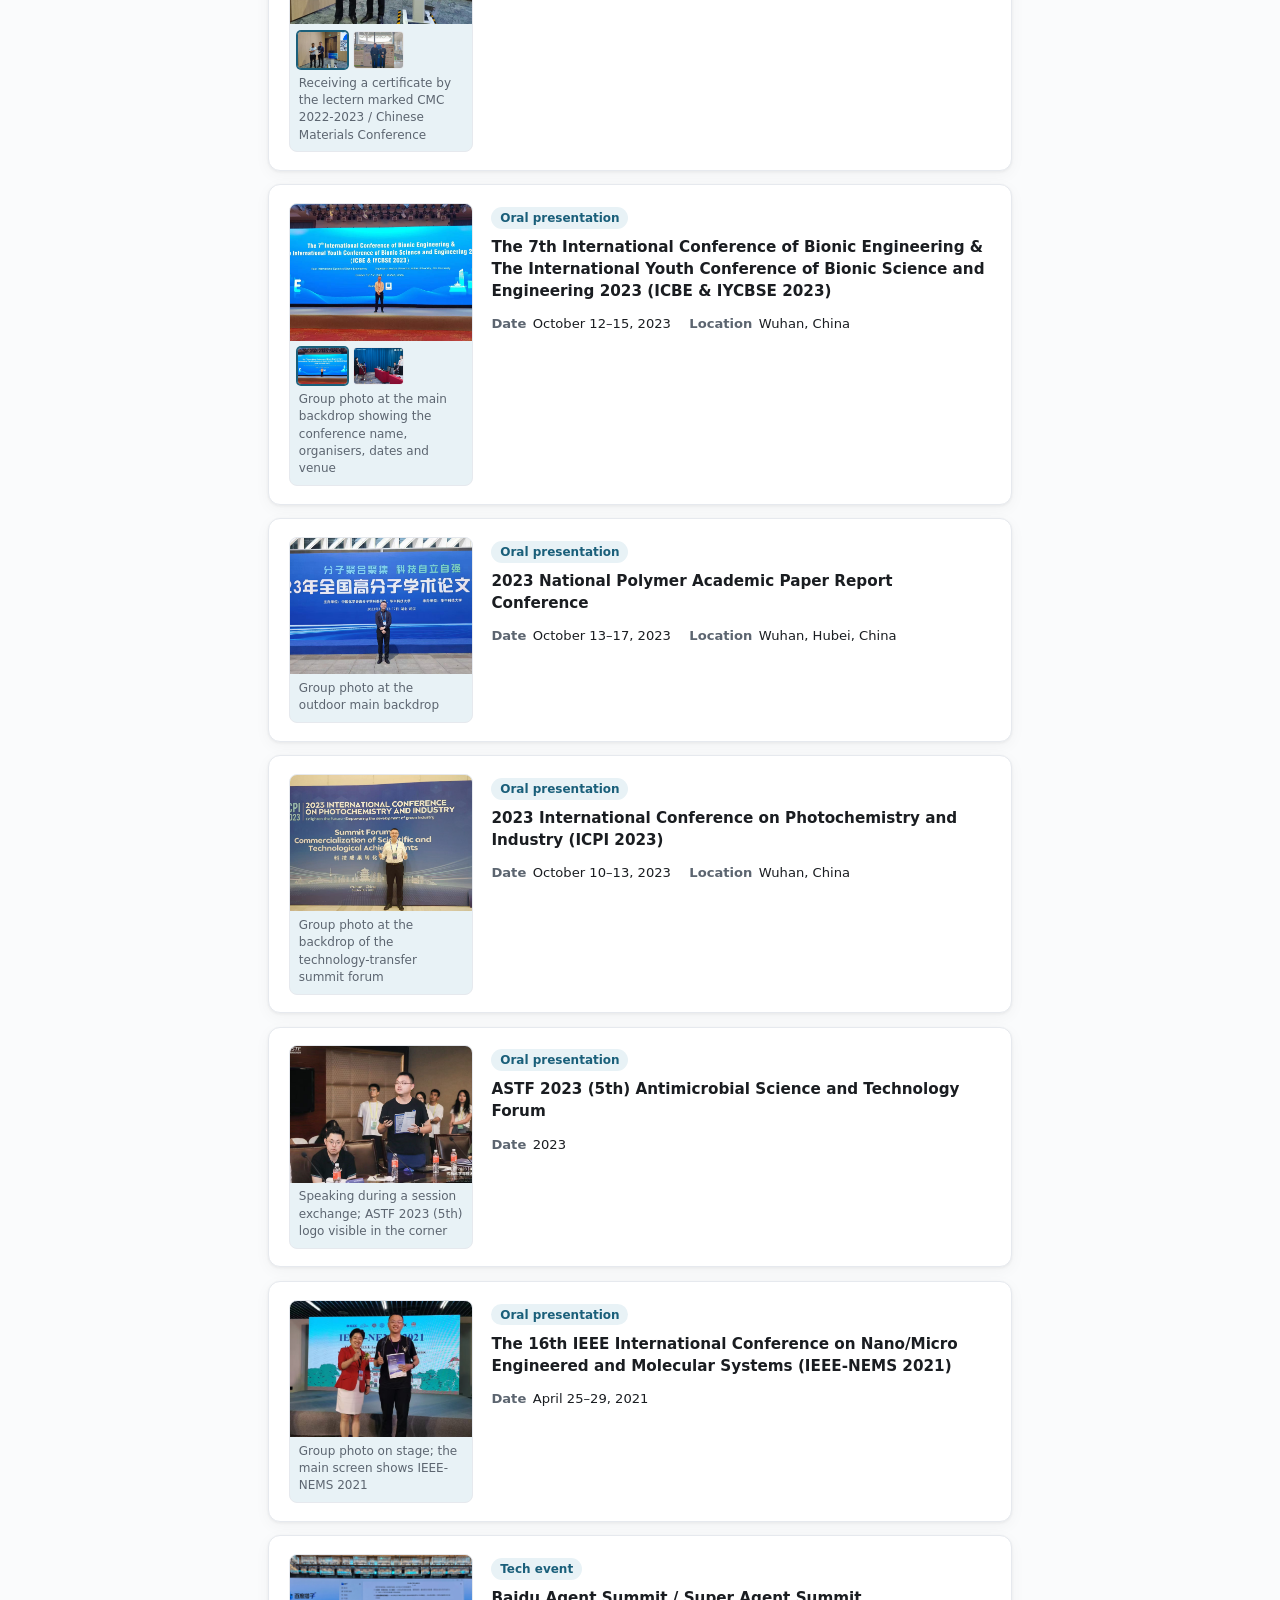
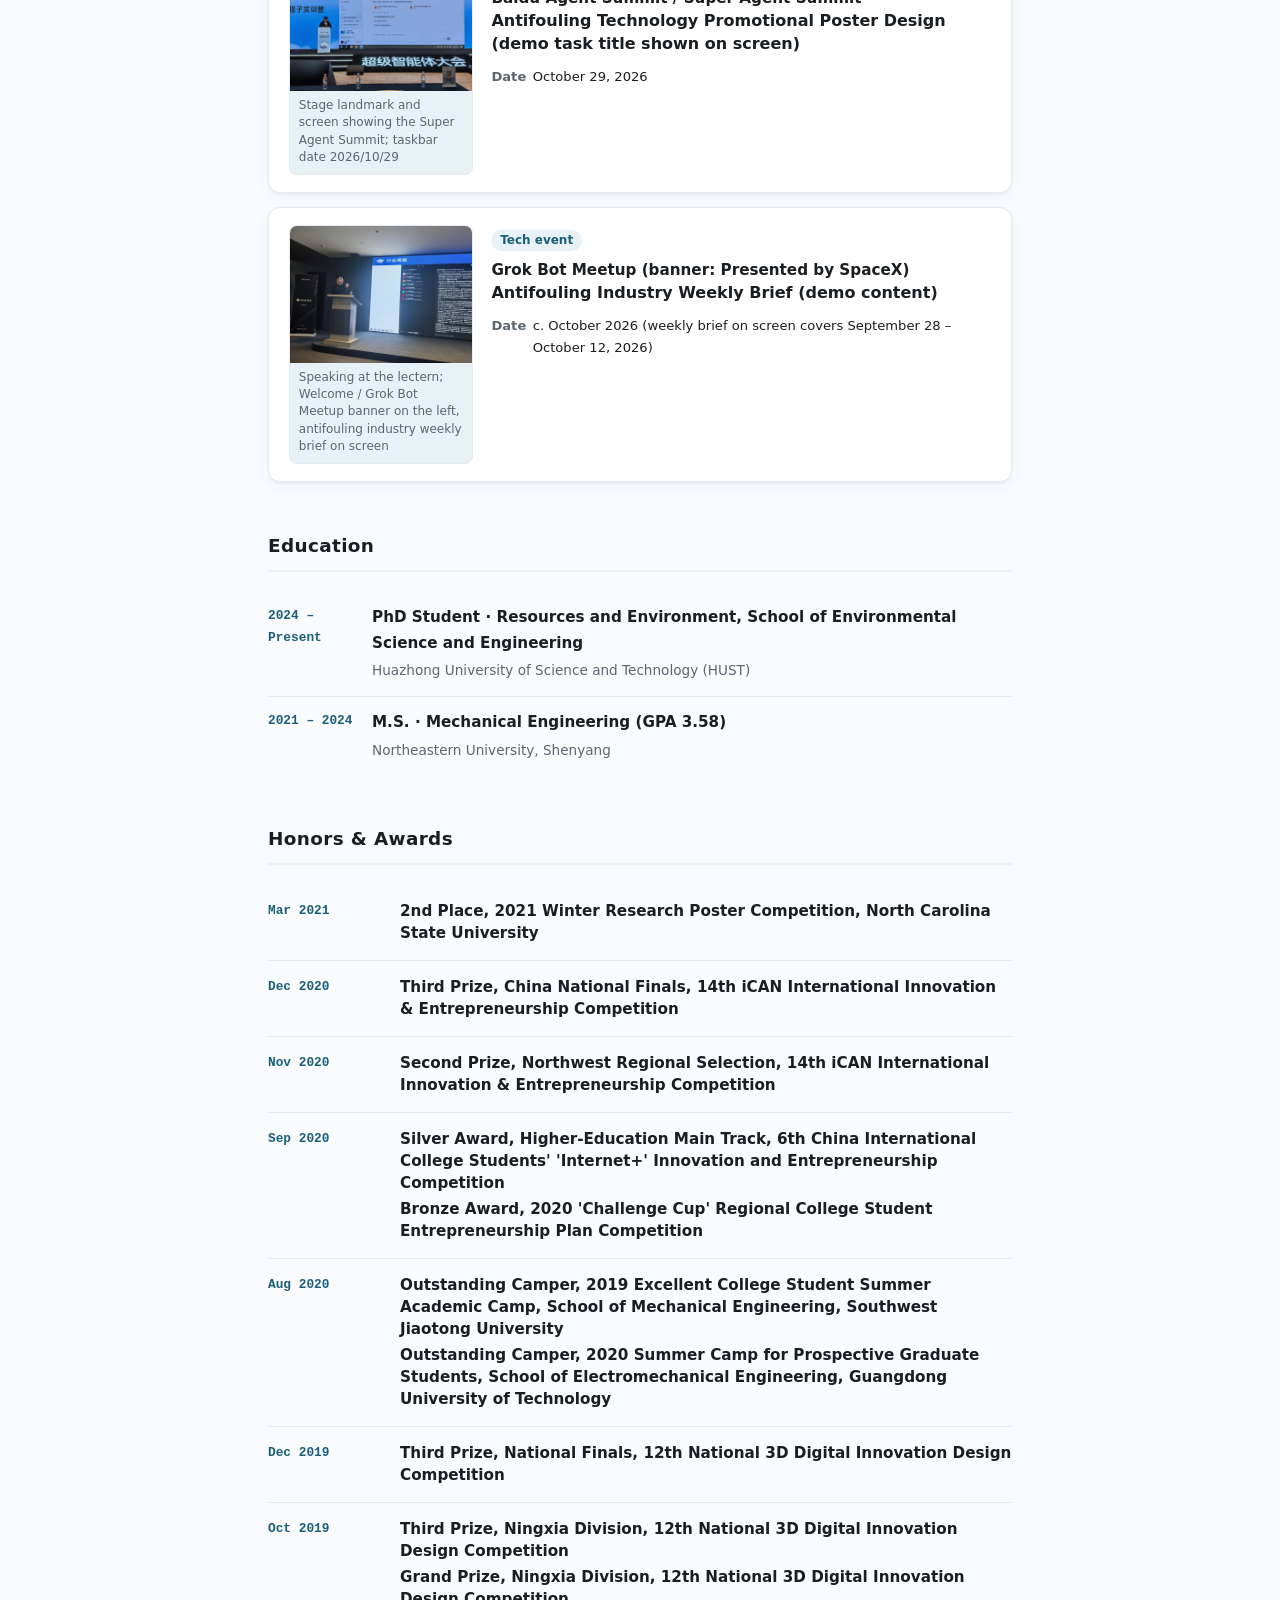
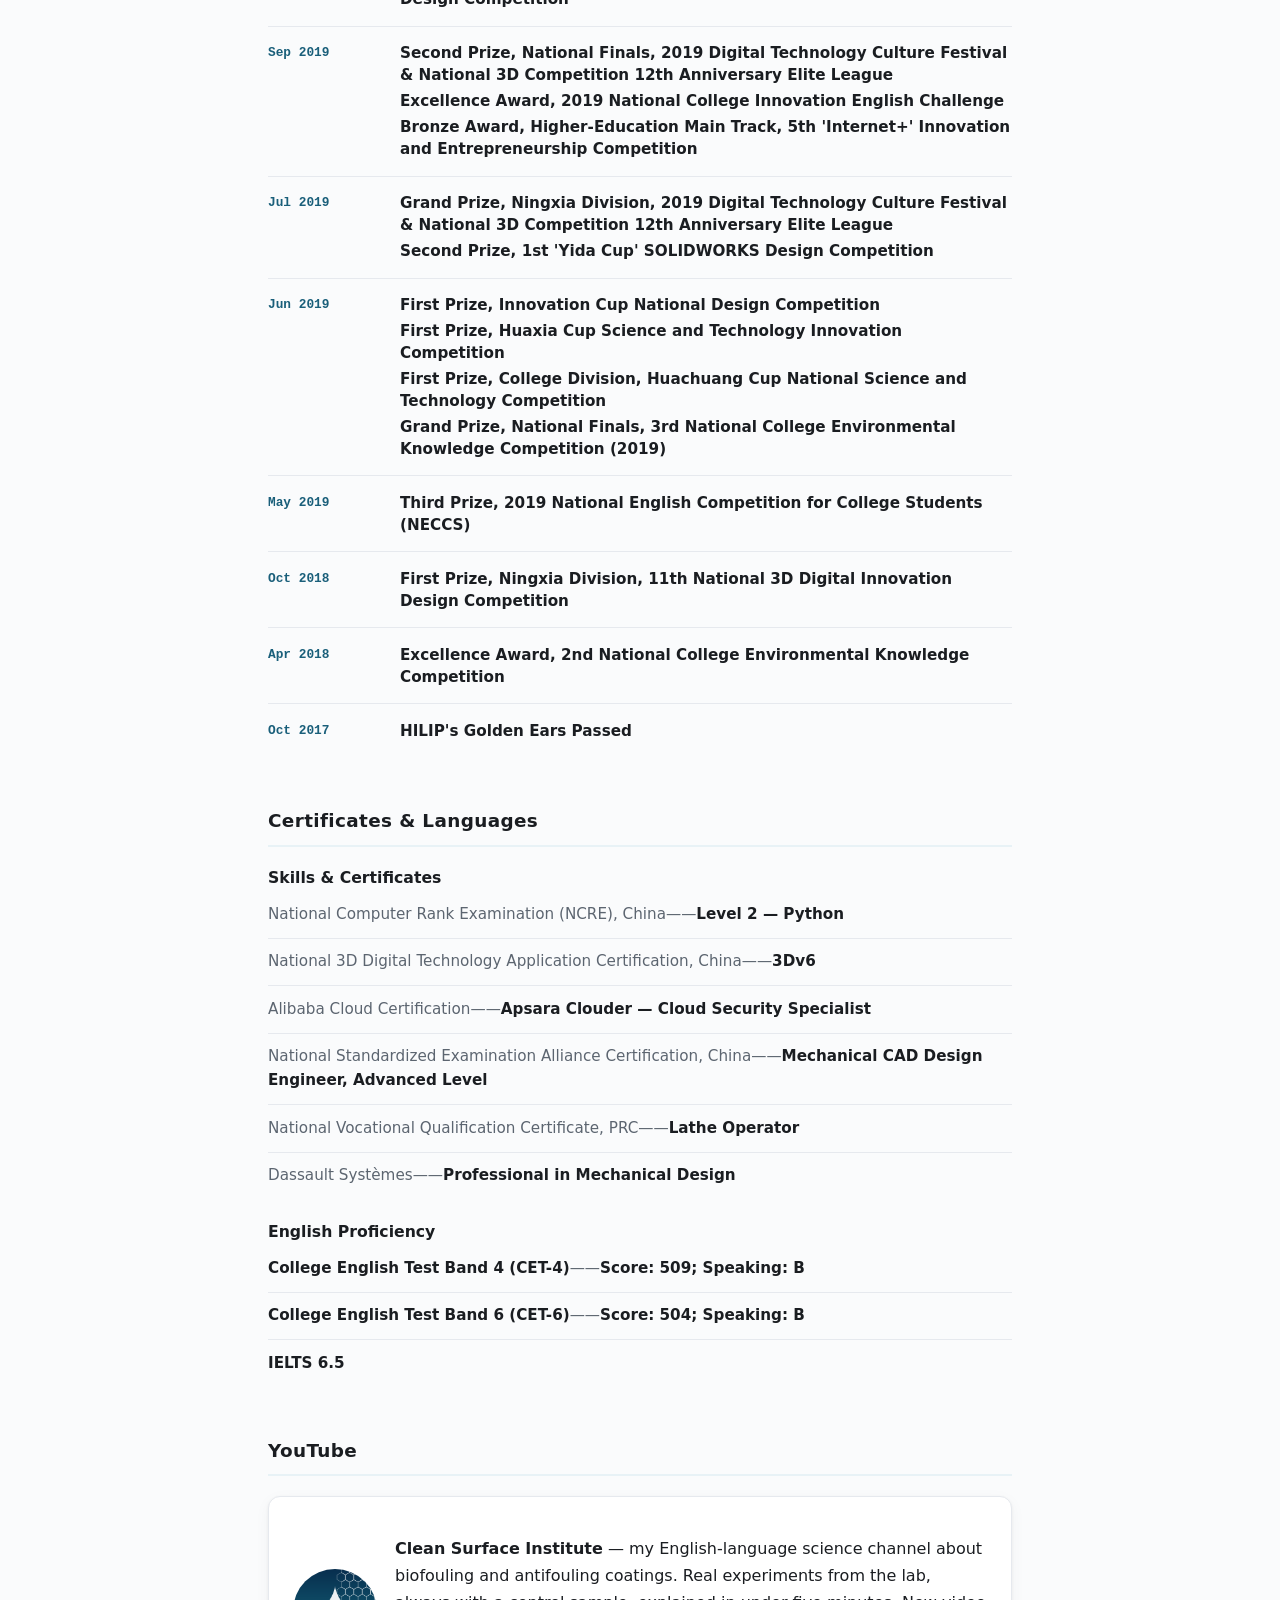
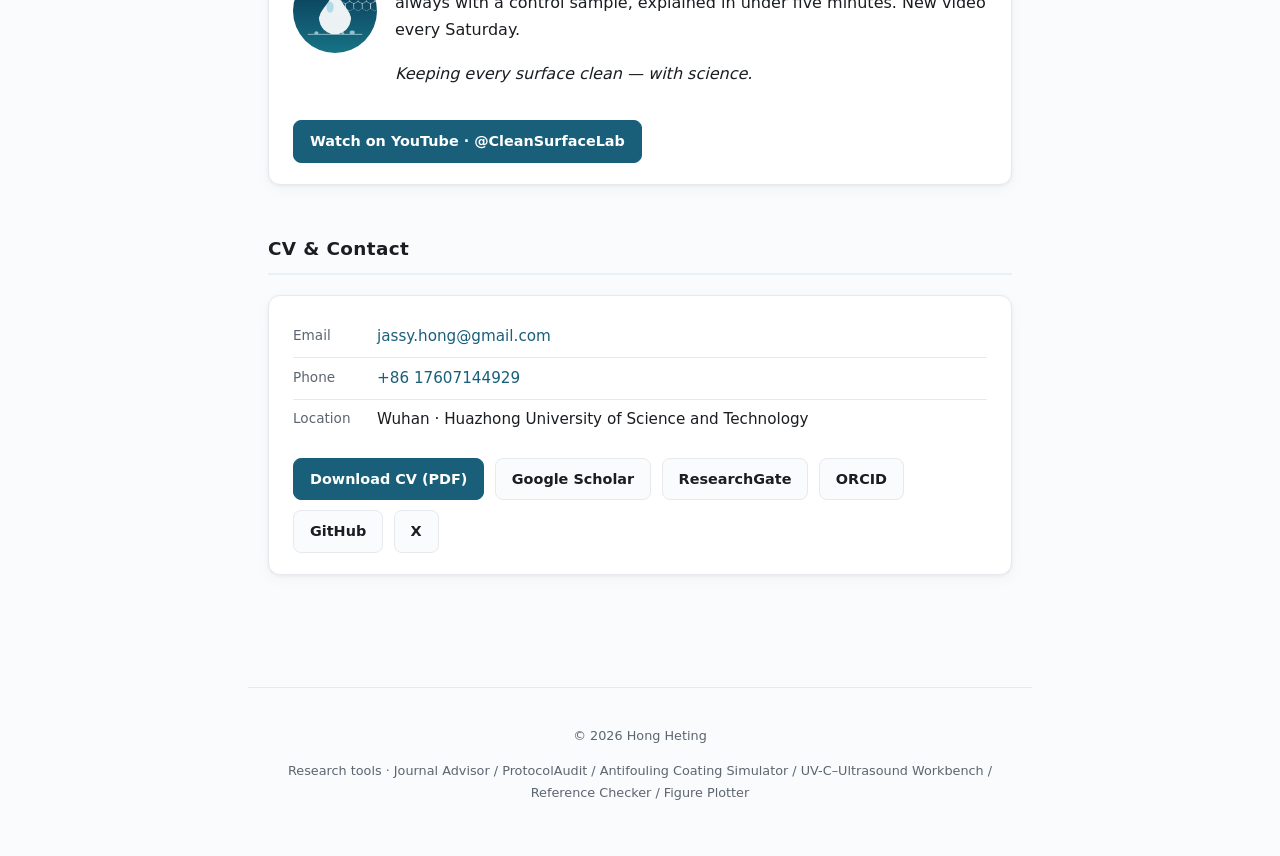
==== commit 7f43ea4d: "Conferences: Attended → Oral presentation; bio: add IUCN CEM role; bump assets to v20261117a" ====
--- a/index.html
+++ b/index.html
@@ -5,7 +5,7 @@
   <meta name="viewport" content="width=device-width, initial-scale=1" />
   <meta name="description" content="Hong Heting — PhD student at the School of Environmental Science and Engineering, Huazhong University of Science and Technology. Research on biofouling and antifouling coatings." />
   <title>Hong Heting · Academic Homepage</title>
-  <link rel="stylesheet" href="css/style.css?v=20261113a" />
+  <link rel="stylesheet" href="css/style.css?v=20261117a" />
 </head>
 <body>
   <a class="skip-link" href="#main">Skip to content</a>
@@ -191,7 +191,7 @@
   </footer>
 
   
-  <script src="js/content.js?v=20261113a"></script>
-  <script src="js/main.js?v=20261113a"></script>
+  <script src="js/content.js?v=20261117a"></script>
+  <script src="js/main.js?v=20261117a"></script>
 </body>
 </html>
